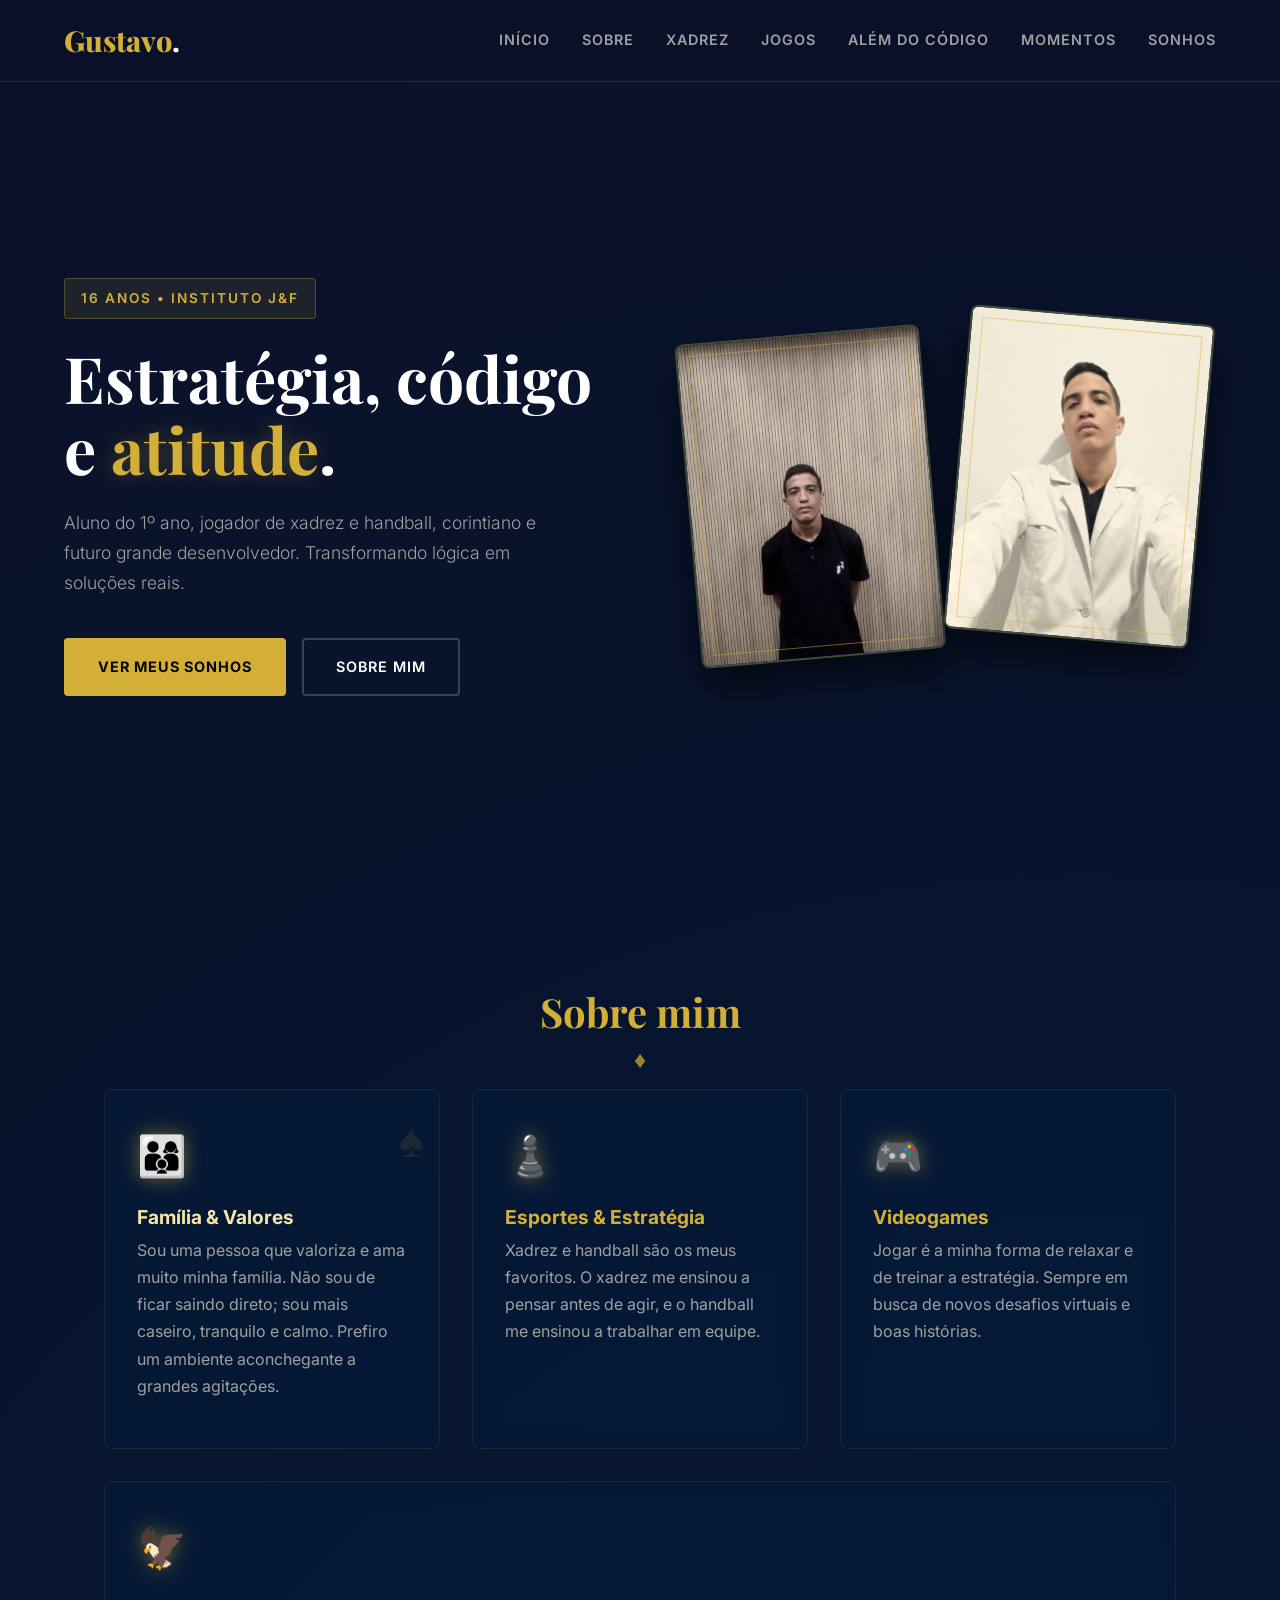
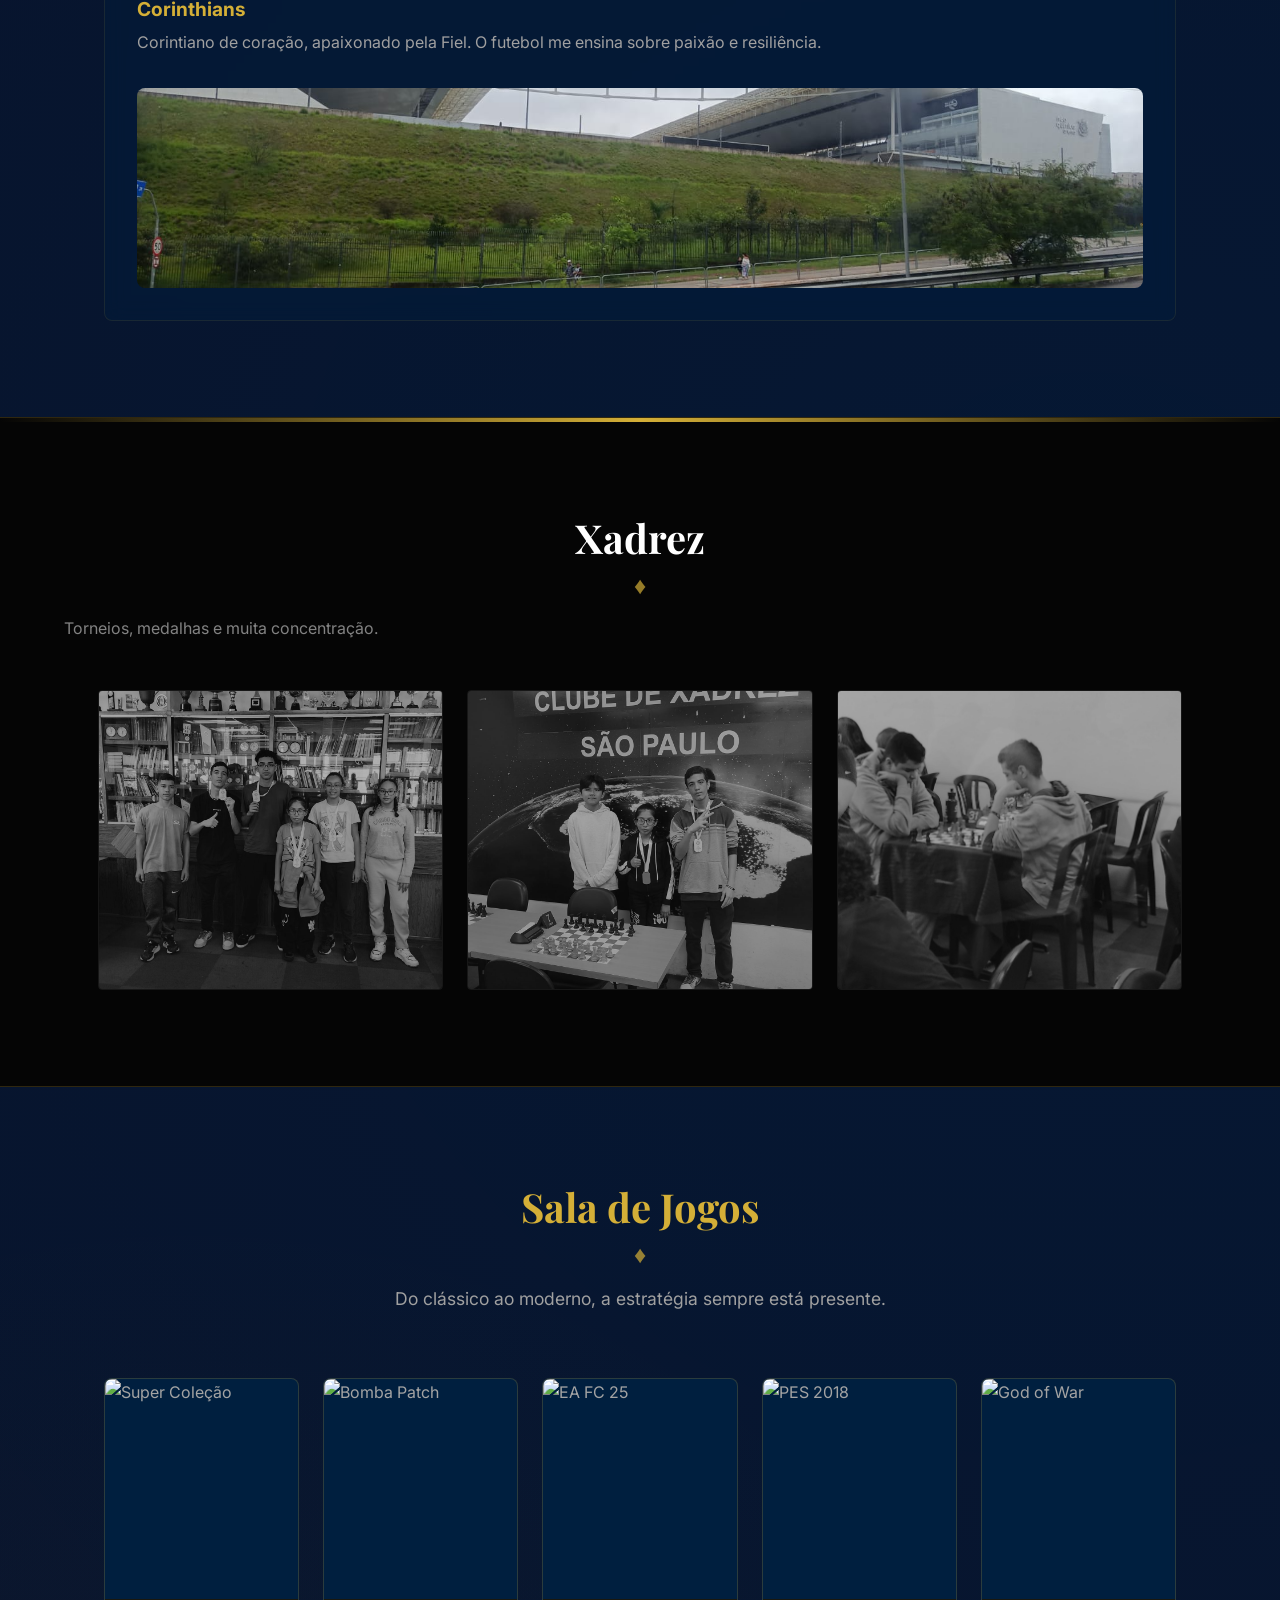
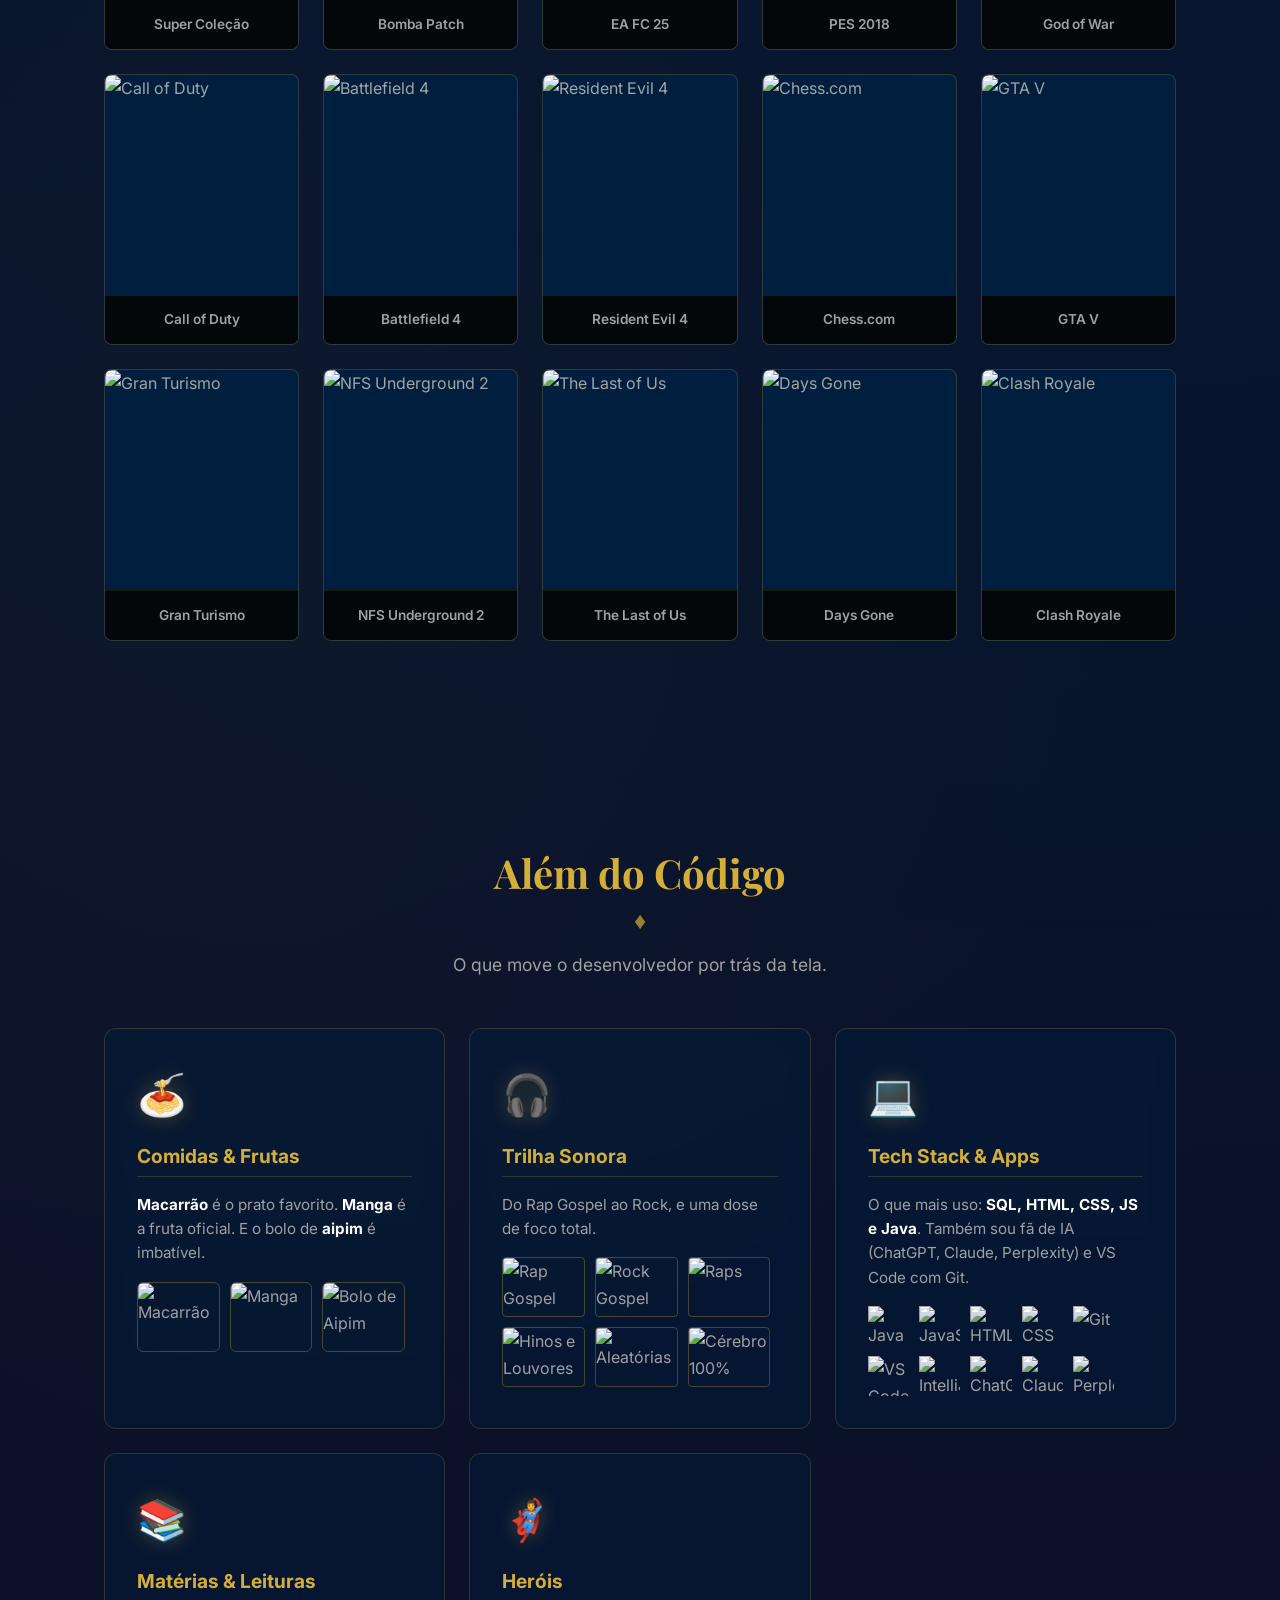
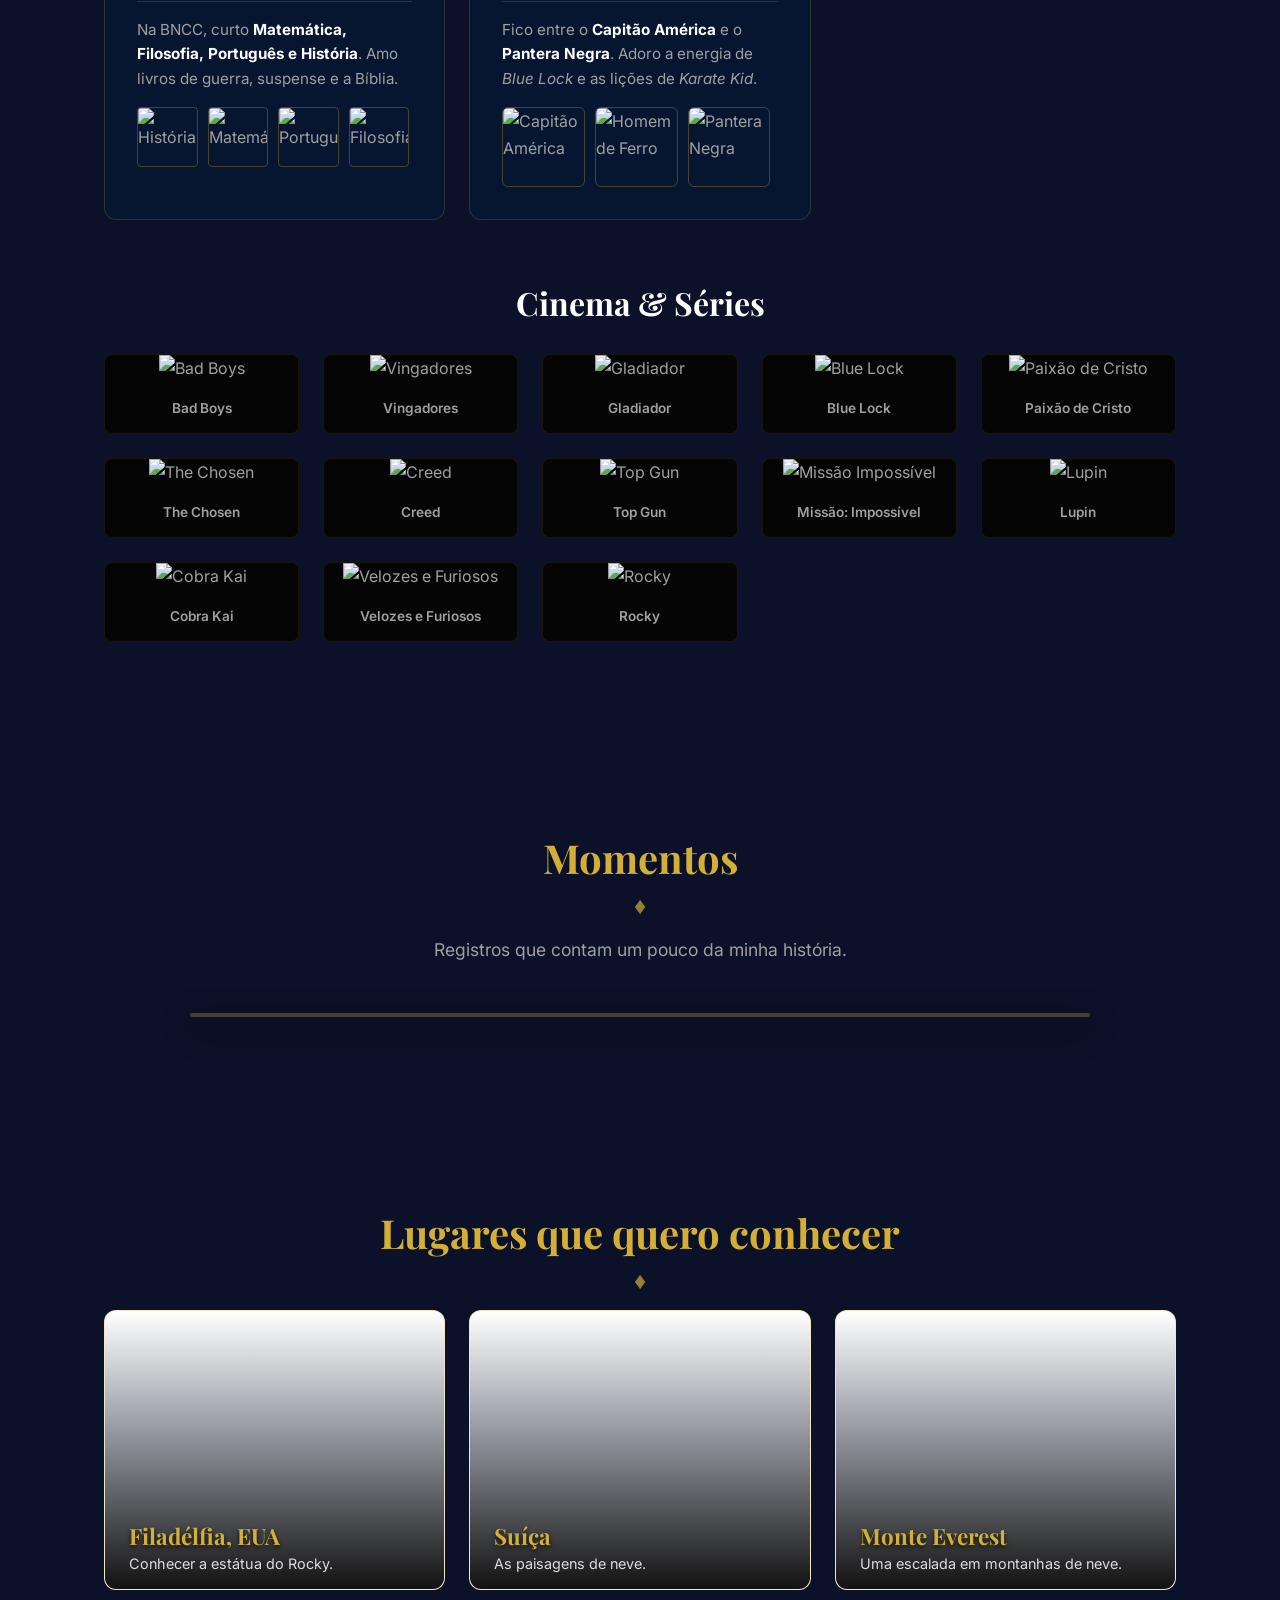
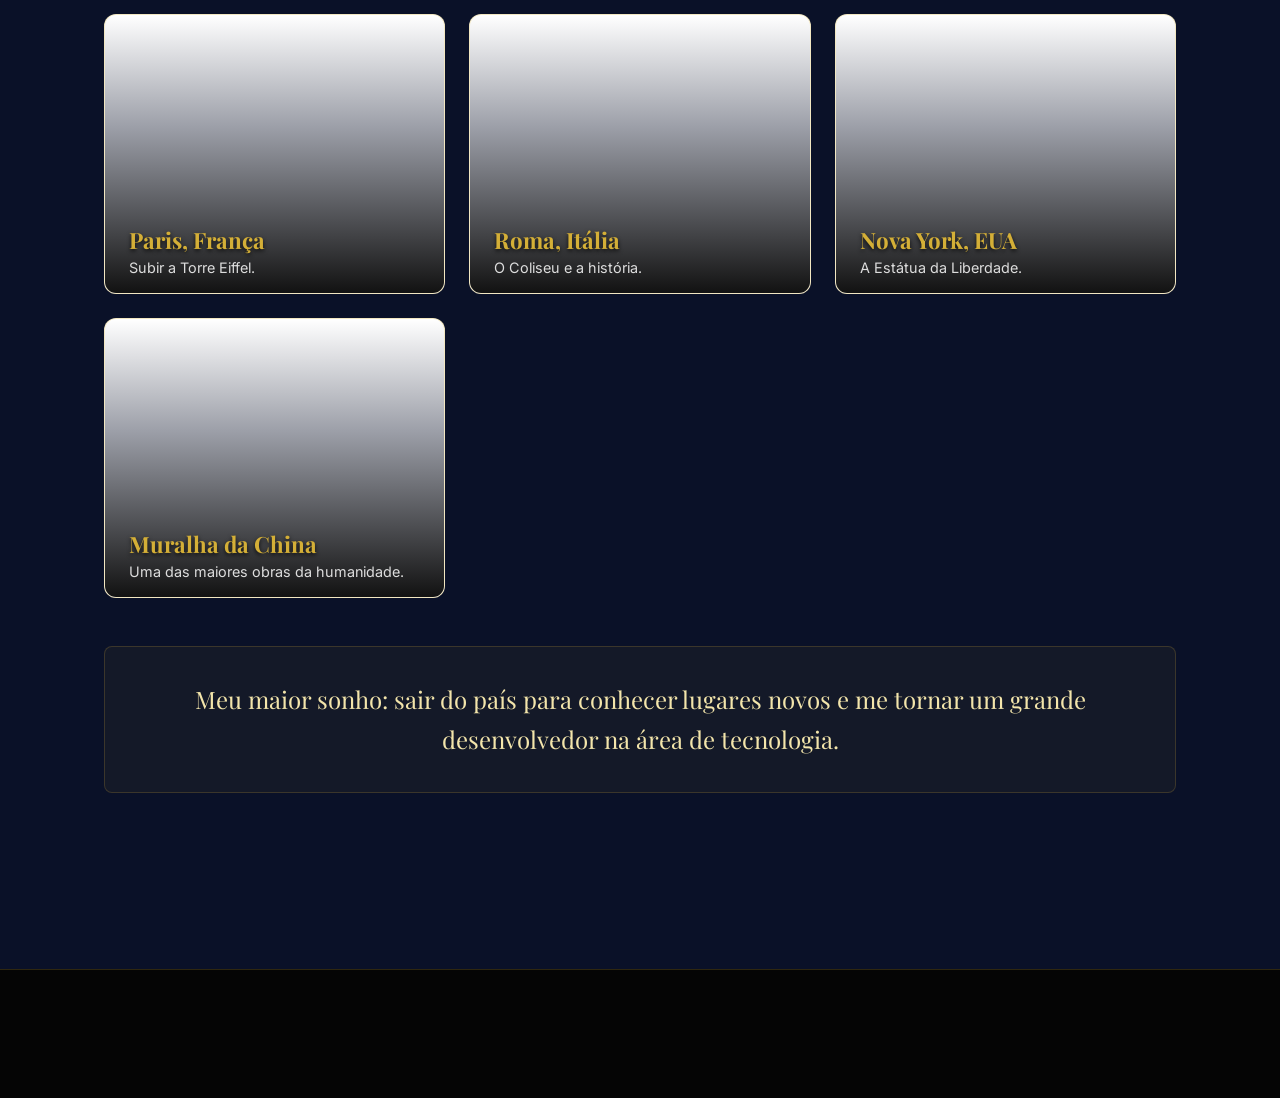
==== pagina-pessoal/index.html @ 22d5abb5 "feat: adicionando o desenvolvimento da página pessoal do integrante Gustavo" ====
<!DOCTYPE html>
<html lang="pt-BR">
<head>
  <meta charset="UTF-8">
  <meta name="viewport" content="width=device-width, initial-scale=1">
  <title>Gustavo | Desenvolvedor & Estrategista</title>
  
  <link rel="preconnect" href="https://fonts.googleapis.com">
  <link rel="preconnect" href="https://fonts.gstatic.com" crossorigin>
  <link href="https://fonts.googleapis.com/css2?family=Inter:wght@300;400;600;800&family=Playfair+Display:ital,wght@0,700;1,700&display=swap" rel="stylesheet">
  <link href="https://cdn.jsdelivr.net/npm/bootstrap@5.3.3/dist/css/bootstrap.min.css" rel="stylesheet">
  <link rel="stylesheet" href="style.css">
</head>
<body>

  <header class="topo" id="header">
    <a class="logo" href="#inicio">Gustavo<span>.</span></a>
    <nav class="menu">
      <a href="#inicio">Início</a>
      <a href="#sobre">Sobre</a>
      <a href="#xadrez">Xadrez</a>
      <a href="#jogos">Jogos</a>
      <a href="#curiosidades">Além do Código</a>
      <a href="#momentos">Momentos</a>
      <a href="#sonhos">Sonhos</a>
    </nav>
  </header>

  <main>
    <!-- HERO -->
    <section id="inicio" class="hero">
      <div class="hero-conteudo">
        <div class="hero-texto">
          <span class="tag">16 Anos • Instituto J&F</span>
          <h1 class="titulo-animado">Estratégia, código e <span class="destaque-texto">atitude</span>.</h1>
          <p class="lead">Aluno do 1º ano, jogador de xadrez e handball, corintiano e futuro grande desenvolvedor. Transformando lógica em soluções reais.</p>
          <div class="hero-botoes">
            <a class="btn btn-primary-custom" href="#sonhos">Ver meus sonhos</a>
            <a class="btn btn-outline-custom" href="#sobre">Sobre mim</a>
          </div>
        </div>
        <div class="hero-galeria">
          <div class="foto-destaque-dupla foto-1">
            <img src="img/foto20.png" alt="Gustavo Jaleco">
          </div>
          <div class="foto-destaque-dupla foto-2">
            <img src="img/foto07.png" alt="Gustavo Jaqueta">
          </div>
        </div>
      </div>
    </section>

    <!-- SOBRE MIM -->
    <section id="sobre" class="secao">
      <h2 class="titulo-secao">Sobre mim</h2>
      <div class="grade-cards">
        <article class="card-info" id="destaque">
          <div class="icone">👨‍👩‍👦</div>
          <h3>Família & Valores</h3>
          <p>Sou uma pessoa que valoriza e ama muito minha família. Não sou de ficar saindo direto; sou mais caseiro, tranquilo e calmo. Prefiro um ambiente aconchegante a grandes agitações.</p>
        </article>
        <article class="card-info">
          <div class="icone">♟️</div>
          <h3>Esportes & Estratégia</h3>
          <p>Xadrez e handball são os meus favoritos. O xadrez me ensinou a pensar antes de agir, e o handball me ensinou a trabalhar em equipe.</p>
        </article>
        <article class="card-info">
          <div class="icone">🎮</div>
          <h3>Videogames</h3>
          <p>Jogar é a minha forma de relaxar e de treinar a estratégia. Sempre em busca de novos desafios virtuais e boas histórias.</p>
        </article>
        <article class="card-info card-time">
          <div class="icone">🦅</div>
          <h3>Corinthians</h3>
          <p>Corintiano de coração, apaixonado pela Fiel. O futebol me ensina sobre paixão e resiliência.</p>
          <img src="img/foto18.png" alt="Estádio do Corinthians">
        </article>
      </div>
    </section>

    <!-- XADREZ -->
    <section id="xadrez" class="secao secao-xadrez">
      <div class="container-xadrez">
        <h2 class="titulo-secao text-white">Xadrez</h2>
        <p class="subtitulo text-white-50">Torneios, medalhas e muita concentração.</p>
        <div class="faixa-fotos">
          <img src="img/foto05.png" alt="Grupo com medalhas">
          <img src="img/foto08.png" alt="Clube de Xadrez">
          <img src="img/foto06.png" alt="Partida de xadrez">
        </div>
      </div>
    </section>

    <!-- SALA DE JOGOS -->
    <section id="jogos" class="secao">
      <h2 class="titulo-secao">Sala de Jogos</h2>
      <p class="subtitulo-secao">Do clássico ao moderno, a estratégia sempre está presente.</p>
      
      <div class="grade-jogos">
        <div class="card-jogo"><img src="img/mario.WEBP" alt="Super Coleção"><span>Super Coleção</span></div>
        <div class="card-jogo"><img src="img/bombapetch.WEBP" alt="Bomba Patch"><span>Bomba Patch</span></div>
        <div class="card-jogo"><img src="img/Fifa.WEBP" alt="EA FC 25"><span>EA FC 25</span></div>
        <div class="card-jogo"><img src="img/Pes2018.WEBP" alt="PES 2018"><span>PES 2018</span></div>
        <div class="card-jogo"><img src="img/God of war.WEBP" alt="God of War"><span>God of War</span></div>
        <div class="card-jogo"><img src="img/Call of Duty.WEBP" alt="Call of Duty"><span>Call of Duty</span></div>
        <div class="card-jogo"><img src="img/Battlefild.WEBP" alt="Battlefield 4"><span>Battlefield 4</span></div>
        <div class="card-jogo"><img src="img/Residentevil.WEBP" alt="Resident Evil 4"><span>Resident Evil 4</span></div>
        <div class="card-jogo"><img src="img/chess.WEBP" alt="Chess.com"><span>Chess.com</span></div>
        <div class="card-jogo"><img src="img/gta.WEBP" alt="GTA V"><span>GTA V</span></div>
        <div class="card-jogo"><img src="img/Gran Turismo.WEBP" alt="Gran Turismo"><span>Gran Turismo</span></div>
        <div class="card-jogo"><img src="img/need for speed.WEBP" alt="NFS Underground 2"><span>NFS Underground 2</span></div>
        <div class="card-jogo"><img src="img/the last of us.WEBP" alt="The Last of Us"><span>The Last of Us</span></div>
        <div class="card-jogo"><img src="img/days gone.WEBP" alt="Days Gone"><span>Days Gone</span></div>
        <div class="card-jogo"><img src="img/clash.WEBP" alt="Clash Royale"><span>Clash Royale</span></div>
      </div>
    </section>

    <!-- ALÉM DO CÓDIGO -->
    <section id="curiosidades" class="secao">
      <h2 class="titulo-secao">Além do Código</h2>
      <p class="subtitulo-secao">O que move o desenvolvedor por trás da tela.</p>
      <div class="grid-curiosidades">

        <!-- Comidas -->
        <div class="card-curiosidade">
          <div class="curio-icone">🍝</div>
          <h3>Comidas & Frutas</h3>
          <p><strong>Macarrão</strong> é o prato favorito. <strong>Manga</strong> é a fruta oficial. E o bolo de <strong>aipim</strong> é imbatível.</p>
          <div class="comidas-imagens">
            <img src="img/Macarrao.PNG" alt="Macarrão">
            <img src="img/Manga.PNG" alt="Manga">
            <img src="img/Bolo de aipim.PNG" alt="Bolo de Aipim">
          </div>
        </div>

        <!-- Músicas -->
        <div class="card-curiosidade">
          <div class="curio-icone">🎧</div>
          <h3>Trilha Sonora</h3>
          <p>Do Rap Gospel ao Rock, e uma dose de foco total.</p>
          <div class="musicas-imagens">
            <img src="img/musica2rapgospel.PNG" alt="Rap Gospel">
            <img src="img/musica4rock.JPEG" alt="Rock Gospel">
            <img src="img/musica3rap.PNG" alt="Raps">
            <img src="img/musica1louvores.PNG" alt="Hinos e Louvores">
            <img src="img/musica5aleatorias legais.JPEG" alt="Aleatórias">
            <img src="img/musica6concentracao.JPEG" alt="Cérebro 100%">
          </div>
        </div>

        <!-- Tech Stack -->
        <div class="card-curiosidade">
          <div class="curio-icone">💻</div>
          <h3>Tech Stack & Apps</h3>
          <p>O que mais uso: <strong>SQL, HTML, CSS, JS e Java</strong>. Também sou fã de IA (ChatGPT, Claude, Perplexity) e VS Code com Git.</p>
          <div class="tech-imagens">
            <img src="img/Java.PNG" alt="Java">
            <img src="img/JS.PNG" alt="JavaScript">
            <img src="img/HTML.PNG" alt="HTML">
            <img src="img/CSS.PNG" alt="CSS">
            <img src="img/Git.PNG" alt="Git">
            <img src="img/VsCode.PNG" alt="VS Code">
            <img src="img/IntelliJ.PNG" alt="IntelliJ">
            <img src="img/Chat.PNG" alt="ChatGPT">
            <img src="img/Claude.PNG" alt="Claude">
            <img src="img/Perplexity.PNG" alt="Perplexity">
          </div>
        </div>

        <!-- Matérias com Imagem -->
        <div class="card-curiosidade">
          <div class="curio-icone">📚</div>
          <h3>Matérias & Leituras</h3>
          <p>Na BNCC, curto <strong>Matemática, Filosofia, Português e História</strong>. Amo livros de guerra, suspense e a Bíblia.</p>
          <div class="materias-imagens">
             <img src="img/Historia.PNG" alt="História">
             <img src="img/matematica.PNG" alt="Matemática">
             <img src="img/portugues.PNG" alt="Português">
             <img src="img/filosofia.PNG" alt="Filosofia">
          </div>
        </div>

        <!-- Heróis -->
        <div class="card-curiosidade">
          <div class="curio-icone">🦸‍♂️</div>
          <h3>Heróis</h3>
          <p>Fico entre o <strong>Capitão América</strong> e o <strong>Pantera Negra</strong>. Adoro a energia de <em>Blue Lock</em> e as lições de <em>Karate Kid</em>.</p>
          <div class="herois-imagens">
            <img src="img/capitão america.PNG" alt="Capitão América">
            <img src="img/homem de ferro.PNG" alt="Homem de Ferro">
            <img src="img/pantera negra.PNG" alt="Pantera Negra">
          </div>
        </div>
      </div>

      <!-- Filmes -->
      <h3 class="titulo-filmes">Cinema & Séries</h3>
      <div class="galeria-filmes">
        <div class="filme-card"><img src="img/bad boys.PNG" alt="Bad Boys"><span>Bad Boys</span></div>
        <div class="filme-card"><img src="img/Vingadores.PNG" alt="Vingadores"><span>Vingadores</span></div>
        <div class="filme-card"><img src="img/Gladiador.PNG" alt="Gladiador"><span>Gladiador</span></div>
        <div class="filme-card"><img src="img/Blue LOCK.PNG" alt="Blue Lock"><span>Blue Lock</span></div>
        <div class="filme-card"><img src="img/paixao de cristo.PNG" alt="Paixão de Cristo"><span>Paixão de Cristo</span></div>
        <div class="filme-card"><img src="img/the chosen.PNG" alt="The Chosen"><span>The Chosen</span></div>
        <div class="filme-card"><img src="img/creed.PNG" alt="Creed"><span>Creed</span></div>
        <div class="filme-card"><img src="img/top gun.PNG" alt="Top Gun"><span>Top Gun</span></div>
        <div class="filme-card"><img src="img/missao impossivel.PNG" alt="Missão Impossível"><span>Missão: Impossível</span></div>
        <div class="filme-card"><img src="img/Lupin.PNG" alt="Lupin"><span>Lupin</span></div>
        <div class="filme-card"><img src="img/Cobra kai.PNG" alt="Cobra Kai"><span>Cobra Kai</span></div>
        <div class="filme-card"><img src="img/Velozes e Furiosos.PNG" alt="Velozes e Furiosos"><span>Velozes e Furiosos</span></div>
        <div class="filme-card"><img src="img/Rock.PNG" alt="Rocky"><span>Rocky</span></div>
      </div>
    </section>

    <!-- MOMENTOS -->
    <section id="momentos" class="secao">
      <h2 class="titulo-secao">Momentos</h2>
      <p class="subtitulo-secao">Registros que contam um pouco da minha história.</p>
      <div class="carrossel-container">
        <div class="carrossel-slide fade">
          <img src="img/foto20.png" alt="Gustavo Polo Preto">
        </div>
        <div class="carrossel-slide fade">
          <img src="img/foto01.png" alt="Origamis">
        </div>
        <div class="carrossel-slide fade">
          <img src="img/foto02.png" alt="Medalha">
        </div>
        <div class="carrossel-slide fade">
          <img src="img/foto09.png" alt="Café">
        </div>
        <div class="carrossel-slide fade">
          <img src="img/foto10.png" alt="Selfie">
        </div>
        <div class="carrossel-slide fade">
          <img src="img/foto11.png" alt="Amigos">
        </div>
        <div class="carrossel-slide fade">
          <img src="img/foto12.png" alt="Fogueira">
        </div>
        <div class="carrossel-slide fade">
          <img src="img/foto15.png" alt="Chamas">
        </div>
        <div class="carrossel-slide fade">
          <img src="img/foto17.png" alt="Laboratório">
        </div>
        <div class="carrossel-slide fade">
          <img src="img/foto19.png" alt="Estudo">
        </div>
      </div>
    </section>

    <!-- SONHOS -->
    <section id="sonhos" class="secao container">
      <h2 class="titulo-secao">Lugares que quero conhecer</h2>
      <div class="row row-cols-1 row-cols-sm-2 row-cols-md-3 g-4">
        <div class="col"><div class="card card-lugar h-100" style="background-image: url('img/rocky.png');"><div class="card-overlay"><h3 class="lugar-titulo">Filadélfia, EUA</h3><p class="lugar-desc">Conhecer a estátua do Rocky.</p></div></div></div>
        <div class="col"><div class="card card-lugar h-100" style="background-image: url('img/suica.png');"><div class="card-overlay"><h3 class="lugar-titulo">Suíça</h3><p class="lugar-desc">As paisagens de neve.</p></div></div></div>
        <div class="col"><div class="card card-lugar h-100" style="background-image: url('img/everest.png');"><div class="card-overlay"><h3 class="lugar-titulo">Monte Everest</h3><p class="lugar-desc">Uma escalada em montanhas de neve.</p></div></div></div>
        <div class="col"><div class="card card-lugar h-100" style="background-image: url('img/paris.png');"><div class="card-overlay"><h3 class="lugar-titulo">Paris, França</h3><p class="lugar-desc">Subir a Torre Eiffel.</p></div></div></div>
        <div class="col"><div class="card card-lugar h-100" style="background-image: url('img/coliseu.png');"><div class="card-overlay"><h3 class="lugar-titulo">Roma, Itália</h3><p class="lugar-desc">O Coliseu e a história.</p></div></div></div>
        <div class="col"><div class="card card-lugar h-100" style="background-image: url('img/liberdade.png');"><div class="card-overlay"><h3 class="lugar-titulo">Nova York, EUA</h3><p class="lugar-desc">A Estátua da Liberdade.</p></div></div></div>
        <div class="col"><div class="card card-lugar h-100" style="background-image: url('img/muralha.png');"><div class="card-overlay"><h3 class="lugar-titulo">Muralha da China</h3><p class="lugar-desc">Uma das maiores obras da humanidade.</p></div></div></div>
      </div>
      <p class="meta">Meu maior sonho: sair do país para conhecer lugares novos e me tornar um grande desenvolvedor na área de tecnologia.</p>
    </section>
  </main>

  <footer class="rodape">
  </footer>
</body>
</html>
---- pagina-pessoal/style.css ----
/* =========================================
   TEMA LUPIN - PORTFÓLIO PREMIUM
   ========================================= */
:root {
  --dourado: #d4af37;
  --dourado-claro: #f3e5ab;
  --azul-meia-noite: #0a1128;
  --azul-profundo: #001f3f;
  --preto-fosco: #050505;
  --cinza-texto: #a0a0a0;
  --branco: #ffffff;
  --fundo-site: #0a1128;
  --sombra-dourada: 0 10px 30px rgba(212, 175, 55, 0.15);
  --transicao: all 0.3s ease;
}

* { box-sizing: border-box; margin: 0; padding: 0; }

::-webkit-scrollbar { width: 8px; }
::-webkit-scrollbar-track { background: var(--azul-meia-noite); }
::-webkit-scrollbar-thumb { background: var(--dourado); border-radius: 4px; }

body {
  font-family: 'Inter', sans-serif;
  color: var(--cinza-texto);
  background-color: var(--fundo-site);
  line-height: 1.7;
  overflow-x: hidden;
  background-image: 
    radial-gradient(circle at 15% 50%, rgba(212, 175, 55, 0.03), transparent 25%),
    radial-gradient(circle at 85% 30%, rgba(0, 31, 63, 0.5), transparent 50%);
}

h1, h2, h3 { font-family: 'Playfair Display', serif; font-weight: 700; color: var(--branco); }
.card-info h3 { color: var(--dourado); font-family: 'Inter', sans-serif; font-size: 1.2rem; margin-bottom: 0.5rem; }
#destaque h3 { color: var(--dourado-claro); }

/* =========================================
   LAYOUT GERAL
   ========================================= */
.secao { padding: 6rem 5%; max-width: 1200px; margin: 0 auto; position: relative; }
.titulo-secao { font-size: 2.5rem; text-align: center; margin-bottom: 1rem; position: relative; color: var(--dourado); }
.titulo-secao::after { content: '♦'; display: block; font-size: 1.5rem; color: var(--dourado); margin: 0.5rem auto 0; opacity: 0.7; }
.subtitulo-secao { text-align: center; margin-bottom: 3rem; font-size: 1.1rem; color: var(--cinza-texto); }

/* =========================================
   HEADER
   ========================================= */
.topo {
  display: flex; justify-content: space-between; align-items: center;
  padding: 1rem 5%; background: rgba(10, 17, 40, 0.85);
  backdrop-filter: blur(15px); position: sticky; top: 0; z-index: 1000;
  border-bottom: 1px solid rgba(212, 175, 55, 0.2); transition: var(--transicao);
}
.topo.scrolled { padding: 0.6rem 5%; background: rgba(5, 5, 5, 0.95); border-bottom: 1px solid var(--dourado); }
.logo { font-family: 'Playfair Display', serif; font-size: 1.8rem; font-weight: 800; color: var(--dourado); text-decoration: none; }
.logo span { color: var(--branco); }
.menu { display: flex; gap: 2rem; }
.menu a { text-decoration: none; color: var(--cinza-texto); font-weight: 600; font-size: 0.9rem; transition: var(--transicao); position: relative; text-transform: uppercase; letter-spacing: 1px; }
.menu a:hover, .menu a.ativo { color: var(--dourado); }
.menu a::after { content: ''; position: absolute; width: 0; height: 1px; bottom: -5px; left: 0; background: var(--dourado); transition: width 0.3s; }
.menu a:hover::after, .menu a.ativo::after { width: 100%; }

/* =========================================
   HERO
   ========================================= */
.hero { min-height: 90vh; display: flex; align-items: center; padding: 2rem 5%; position: relative; overflow: hidden; }
.hero-conteudo { display: flex; align-items: center; justify-content: space-between; gap: 4rem; max-width: 1200px; margin: 0 auto; width: 100%; position: relative; z-index: 2; }
.hero-texto { flex: 1; }
.hero-texto .tag {
  display: inline-block; background: rgba(212, 175, 55, 0.1); color: var(--dourado);
  padding: 0.5rem 1rem; border-radius: 4px; border: 1px solid rgba(212, 175, 55, 0.3);
  font-size: 0.85rem; font-weight: 600; margin-bottom: 1.5rem; text-transform: uppercase; letter-spacing: 2px;
}
.titulo-animado { font-size: clamp(2.5rem, 5vw, 4rem); line-height: 1.1; margin-bottom: 1.5rem; color: var(--branco); }
.destaque-texto { color: var(--dourado); text-shadow: 0 0 20px rgba(212, 175, 55, 0.3); }
.lead { font-size: 1.1rem; color: var(--cinza-texto); margin-bottom: 2.5rem; max-width: 500px; }
.hero-botoes { display: flex; gap: 1rem; }

.btn-primary-custom {
  background: var(--dourado); color: var(--preto-fosco); padding: 1rem 2rem;
  border-radius: 4px; text-decoration: none; font-weight: 700; transition: var(--transicao); 
  border: 2px solid var(--dourado); text-transform: uppercase; letter-spacing: 1px; font-size: 0.9rem;
}
.btn-primary-custom:hover { background: transparent; color: var(--dourado); transform: translateY(-3px); box-shadow: var(--sombra-dourada); }
.btn-outline-custom {
  background: transparent; color: var(--branco); padding: 1rem 2rem;
  border-radius: 4px; text-decoration: none; font-weight: 600; transition: var(--transicao); 
  border: 2px solid rgba(255,255,255,0.2); text-transform: uppercase; letter-spacing: 1px; font-size: 0.9rem;
}
.btn-outline-custom:hover { border-color: var(--dourado); color: var(--dourado); transform: translateY(-3px); }

.hero-galeria { flex: 1; display: flex; justify-content: center; gap: 1.5rem; position: relative; }
.foto-destaque-dupla {
  width: 45%; border-radius: 8px; overflow: hidden; box-shadow: 0 20px 40px rgba(0,0,0,0.6);
  border: 2px solid rgba(212, 175, 55, 0.3); transition: var(--transicao); background: var(--azul-profundo); position: relative;
}
.foto-destaque-dupla::after { content: ''; position: absolute; top: 10px; left: 10px; right: 10px; bottom: 10px; border: 1px solid rgba(212, 175, 55, 0.5); pointer-events: none; z-index: 2; }
.foto-destaque-dupla img { width: 100%; height: 100%; object-fit: cover; aspect-ratio: 3 / 4; filter: sepia(20%) contrast(1.1); transition: var(--transicao); }
.foto-destaque-dupla:hover img { filter: sepia(0%) contrast(1); transform: scale(1.05); }
.foto-1 { transform: rotate(-5deg) translateY(10px); z-index: 1; }
.foto-2 { transform: rotate(5deg) translateY(-10px); z-index: 2; }
.hero-galeria:hover .foto-1 { transform: rotate(-2deg) translateY(0) scale(1.02); z-index: 3; }
.hero-galeria:hover .foto-2 { transform: rotate(2deg) translateY(0) scale(1.02); z-index: 3; }

/* =========================================
   CARDS DE SOBRE MIM
   ========================================= */
.grade-cards { display: grid; grid-template-columns: repeat(auto-fit, minmax(280px, 1fr)); gap: 2rem; }
.card-info {
  background: rgba(0, 31, 63, 0.4); backdrop-filter: blur(10px); padding: 2rem; 
  border-radius: 8px; border: 1px solid rgba(212, 175, 55, 0.1); transition: var(--transicao); position: relative; overflow: hidden;
}
.card-info:hover { transform: translateY(-5px); border-color: var(--dourado); background: rgba(0, 31, 63, 0.6); box-shadow: 0 15px 35px rgba(0,0,0,0.4); }
.icone { font-size: 2.5rem; margin-bottom: 1rem; filter: drop-shadow(0 0 10px rgba(212, 175, 55, 0.5)); }
.card-time { grid-column: 1 / -1; display: flex; flex-direction: column; }
.card-time img { width: 100%; height: 200px; object-fit: cover; border-radius: 8px; margin-top: 1rem; }
#destaque::before { content: '♠'; position: absolute; top: 10px; right: 15px; font-size: 3rem; color: rgba(212, 175, 55, 0.1); font-family: serif; pointer-events: none; }

/* =========================================
   XADREZ
   ========================================= */
.secao-xadrez { background-color: var(--preto-fosco); color: white; position: relative; width: 100%; max-width: 100%; padding: 6rem 5%; border-top: 1px solid rgba(212, 175, 55, 0.2); border-bottom: 1px solid rgba(212, 175, 55, 0.2); }
.secao-xadrez::before { content: ""; position: absolute; top: 0; left: 0; width: 100%; height: 4px; background: linear-gradient(90deg, transparent, var(--dourado), transparent); }
.secao-xadrez .titulo-secao { color: var(--dourado); }
.faixa-fotos { display: flex; gap: 1.5rem; justify-content: center; flex-wrap: wrap; margin-top: 3rem; }
.faixa-fotos img { width: 30%; min-width: 250px; height: 300px; object-fit: cover; border-radius: 4px; filter: grayscale(100%) brightness(0.7); transition: var(--transicao); border: 1px solid rgba(255,255,255,0.1); }
.faixa-fotos img:hover { filter: grayscale(0%) brightness(1); transform: scale(1.05); border-color: var(--dourado); box-shadow: 0 10px 30px rgba(212,175,55,0.2); z-index: 2; }

/* =========================================
   SALA DE JOGOS E FILMES
   ========================================= */
.grade-jogos { display: grid; grid-template-columns: repeat(auto-fill, minmax(160px, 1fr)); gap: 1.5rem; padding: 1rem 0; }
.card-jogo { position: relative; border-radius: 8px; overflow: hidden; background: var(--azul-profundo); border: 1px solid rgba(212, 175, 55, 0.2); transition: var(--transicao); cursor: pointer; display: flex; flex-direction: column; }
.card-jogo img { width: 100%; height: 220px; object-fit: cover; filter: grayscale(20%) contrast(1.1); transition: var(--transicao); }
.card-jogo span { display: block; text-align: center; padding: 0.8rem 0.5rem; font-family: 'Inter', sans-serif; font-size: 0.85rem; font-weight: 600; color: var(--cinza-texto); background: rgba(5, 5, 5, 0.9); border-top: 1px solid rgba(212, 175, 55, 0.1); margin-top: auto; }
.card-jogo:hover { transform: translateY(-5px); border-color: var(--dourado); box-shadow: 0 15px 30px rgba(0,0,0,0.6); z-index: 2; }
.card-jogo:hover img { filter: grayscale(0%) contrast(1.1); }
.card-jogo:hover span { color: var(--dourado); background: var(--preto-fosco); }

.grid-curiosidades { display: grid; grid-template-columns: repeat(auto-fit, minmax(300px, 1fr)); gap: 1.5rem; margin-bottom: 4rem; }
.card-curiosidade { background: rgba(0, 31, 63, 0.4); backdrop-filter: blur(10px); border: 1px solid rgba(212, 175, 55, 0.2); padding: 2rem; border-radius: 12px; transition: var(--transicao); }
.card-curiosidade:hover { border-color: var(--dourado); transform: translateY(-5px); box-shadow: 0 10px 30px rgba(0,0,0,0.5); }
.curio-icone { font-size: 2.5rem; margin-bottom: 1rem; filter: drop-shadow(0 0 10px rgba(212, 175, 55, 0.3)); }
.card-curiosidade h3 { font-family: 'Inter', sans-serif; font-size: 1.2rem; color: var(--dourado); margin-bottom: 1rem; border-bottom: 1px solid rgba(212, 175, 55, 0.2); padding-bottom: 0.5rem; }
.card-curiosidade p { font-size: 0.95rem; color: var(--cinza-texto); line-height: 1.6; margin-bottom: 1rem; }
.card-curiosidade strong { color: var(--branco); }

/* Imagens dentro dos Cards */
.comidas-imagens, .herois-imagens, .musicas-imagens, .tech-imagens, .materias-imagens {
  display: flex; gap: 10px; margin-top: 1rem; flex-wrap: wrap;
}
.comidas-imagens img { width: 30%; height: 70px; object-fit: cover; border-radius: 6px; border: 1px solid rgba(212, 175, 55, 0.3); }
.herois-imagens img { width: 30%; height: 80px; object-fit: cover; border-radius: 6px; border: 1px solid rgba(212, 175, 55, 0.3); }
.musicas-imagens img { width: 30%; height: 60px; object-fit: cover; border-radius: 4px; border: 1px solid rgba(212, 175, 55, 0.3); }
.tech-imagens img { width: 15%; height: 40px; object-fit: contain; filter: grayscale(50%); transition: var(--transicao); }
.materias-imagens img { width: 22%; height: 60px; object-fit: cover; border-radius: 4px; border: 1px solid rgba(212, 175, 55, 0.3); }

.comidas-imagens img:hover, .herois-imagens img:hover, .musicas-imagens img:hover, .materias-imagens img:hover { transform: scale(1.1); border-color: var(--dourado); }
.tech-imagens img:hover { filter: grayscale(0%); transform: scale(1.2); }

/* =========================================
   FILMES
   ========================================= */
.titulo-filmes { text-align: center; font-family: 'Playfair Display', serif; font-size: 2rem; color: var(--branco); margin-bottom: 2rem; }
.galeria-filmes { display: grid; grid-template-columns: repeat(auto-fill, minmax(180px, 1fr)); gap: 1.5rem; }
.filme-card { background: var(--preto-fosco); border-radius: 8px; overflow: hidden; border: 1px solid rgba(212, 175, 55, 0.1); transition: var(--transicao); text-align: center; cursor: pointer; }
.filme-card img { width: 100%; height: 260px; object-fit: cover; transition: var(--transicao); border-bottom: 2px solid transparent; }
.filme-card span { display: block; padding: 0.8rem; font-size: 0.85rem; font-weight: 600; color: var(--cinza-texto); }
.filme-card:hover { transform: translateY(-5px); border-color: var(--dourado); box-shadow: 0 10px 20px rgba(0,0,0,0.6); z-index: 2; }
.filme-card:hover img { border-bottom-color: var(--dourado); }
.filme-card:hover span { color: var(--dourado); background: rgba(212, 175, 55, 0.1); }

/* =========================================
   CARROSSEL DE MOMENTOS
   ========================================= */
.carrossel-container {
  max-width: 900px;
  position: relative;
  margin: auto;
  border-radius: 12px;
  overflow: hidden;
  border: 2px solid rgba(212, 175, 55, 0.3);
  box-shadow: 0 10px 30px rgba(0,0,0,0.6);
}

.carrossel-slide {
  display: none;
  width: 100%;
  height: 550px; 
}

.carrossel-slide img {
  width: 100%;
  height: 100%;
  object-fit: contain;
  background-color: #000;
}

.fade {
  animation-name: fade;
  animation-duration: 1.5s;
}

@keyframes fade {
  from {opacity: .4} 
  to {opacity: 1}
}

/* =========================================
   SONHOS
   ========================================= */
.card-lugar { border: 1px solid rgba(212, 175, 55, 0.3); border-radius: 12px; overflow: hidden; background-size: cover; background-position: center; position: relative; min-height: 280px; transition: var(--transicao); cursor: pointer; }
.card-lugar::before { content: ''; position: absolute; top: 0; left: 0; width: 100%; height: 100%; background: linear-gradient(to top, rgba(5, 5, 5, 0.95) 0%, rgba(10, 17, 40, 0.4) 60%, transparent 100%); transition: var(--transicao); z-index: 1; }
.card-lugar:hover { transform: translateY(-5px); border-color: var(--dourado); box-shadow: 0 15px 30px rgba(0,0,0,0.6); }
.card-lugar:hover::before { background: linear-gradient(to top, rgba(5, 5, 5, 0.95) 0%, rgba(212, 175, 55, 0.2) 60%, transparent 100%); }
.card-overlay { position: absolute; bottom: 0; left: 0; width: 100%; padding: 1.5rem; z-index: 2; transform: translateY(10px); transition: var(--transicao); }
.card-lugar:hover .card-overlay { transform: translateY(0); }
.lugar-titulo { font-family: 'Playfair Display', serif; font-size: 1.4rem; color: var(--dourado); margin-bottom: 0.3rem; text-shadow: 0 2px 4px rgba(0,0,0,0.8); }
.lugar-desc { font-family: 'Inter', sans-serif; font-size: 0.9rem; color: #ddd; margin: 0; line-height: 1.4; }
.meta { margin-top: 3rem; font-family: 'Playfair Display', serif; font-size: 1.5rem; text-align: center; color: var(--dourado-claro); padding: 2rem; background: rgba(212, 175, 55, 0.05); border-radius: 8px; border: 1px solid rgba(212, 175, 55, 0.2); }

/* =========================================
   RODAPÉ (Aumentado)
   ========================================= */
.rodape { 
  background: var(--preto-fosco); 
  padding: 4rem 1rem; /* Aumentado */
  margin-top: 4rem; 
  border-top: 1px solid rgba(212, 175, 55, 0.2); 
}

/* =========================================
   BOTÃO VOLTAR AO TOPO
   ========================================= */
#btn-topo {
  position: fixed; bottom: 30px; right: 30px; width: 50px; height: 50px;
  border-radius: 50%; background-color: transparent; color: var(--dourado);
  border: 1px solid var(--dourado); font-size: 1.5rem; cursor: pointer; 
  box-shadow: 0 0 15px rgba(212, 175, 55, 0.2);
  opacity: 0; visibility: hidden; transform: translateY(20px); transition: all 0.4s ease;
  z-index: 2000; display: flex; justify-content: center; align-items: center;
}
#btn-topo.visivel { opacity: 1; visibility: visible; transform: translateY(0); }
#btn-topo:hover { background-color: var(--dourado); color: var(--preto-fosco); box-shadow: 0 0 25px rgba(212, 175, 55, 0.6); }

.escondido { opacity: 0; transform: translateY(30px); transition: opacity 0.8s ease-out, transform 0.8s ease-out; }
.mostrar { opacity: 1; transform: translateY(0); }

/* =========================================
   RESPONSIVIDADE
   ========================================= */
@media (max-width: 992px) {
  .hero-conteudo { flex-direction: column; text-align: center; gap: 3rem; }
  .hero-texto .lead { margin: 0 auto 2rem; }
  .hero-botoes { justify-content: center; }
  .hero-galeria { width: 100%; max-width: 400px; margin: 0 auto; gap: 1rem; }
  .foto-destaque-dupla { width: 50%; }
  .foto-1 { transform: rotate(-3deg); }
  .foto-2 { transform: rotate(3deg); }
  .carrossel-slide { height: 400px; }
}

@media (max-width: 768px) {
  .topo { flex-direction: column; gap: 1rem; padding: 1rem 5%; }
  .menu { gap: 1rem; flex-wrap: wrap; justify-content: center; }
  .menu a { font-size: 0.8rem; }
  .secao { padding: 4rem 5%; }
  .titulo-secao { font-size: 2rem; }
  .faixa-fotos img { width: 100%; }
  .galeria-filmes { grid-template-columns: repeat(auto-fill, minmax(140px, 1fr)); }
  .filme-card img { height: 200px; }
  .grade-jogos { grid-template-columns: repeat(auto-fill, minmax(130px, 1fr)); gap: 1rem; }
  .card-jogo img { height: 180px; }
  .card-jogo span { font-size: 0.75rem; padding: 0.6rem 0.3rem; }
  .carrossel-slide { height: 300px; }
  .tech-imagens img { width: 20%; height: 30px; }
}
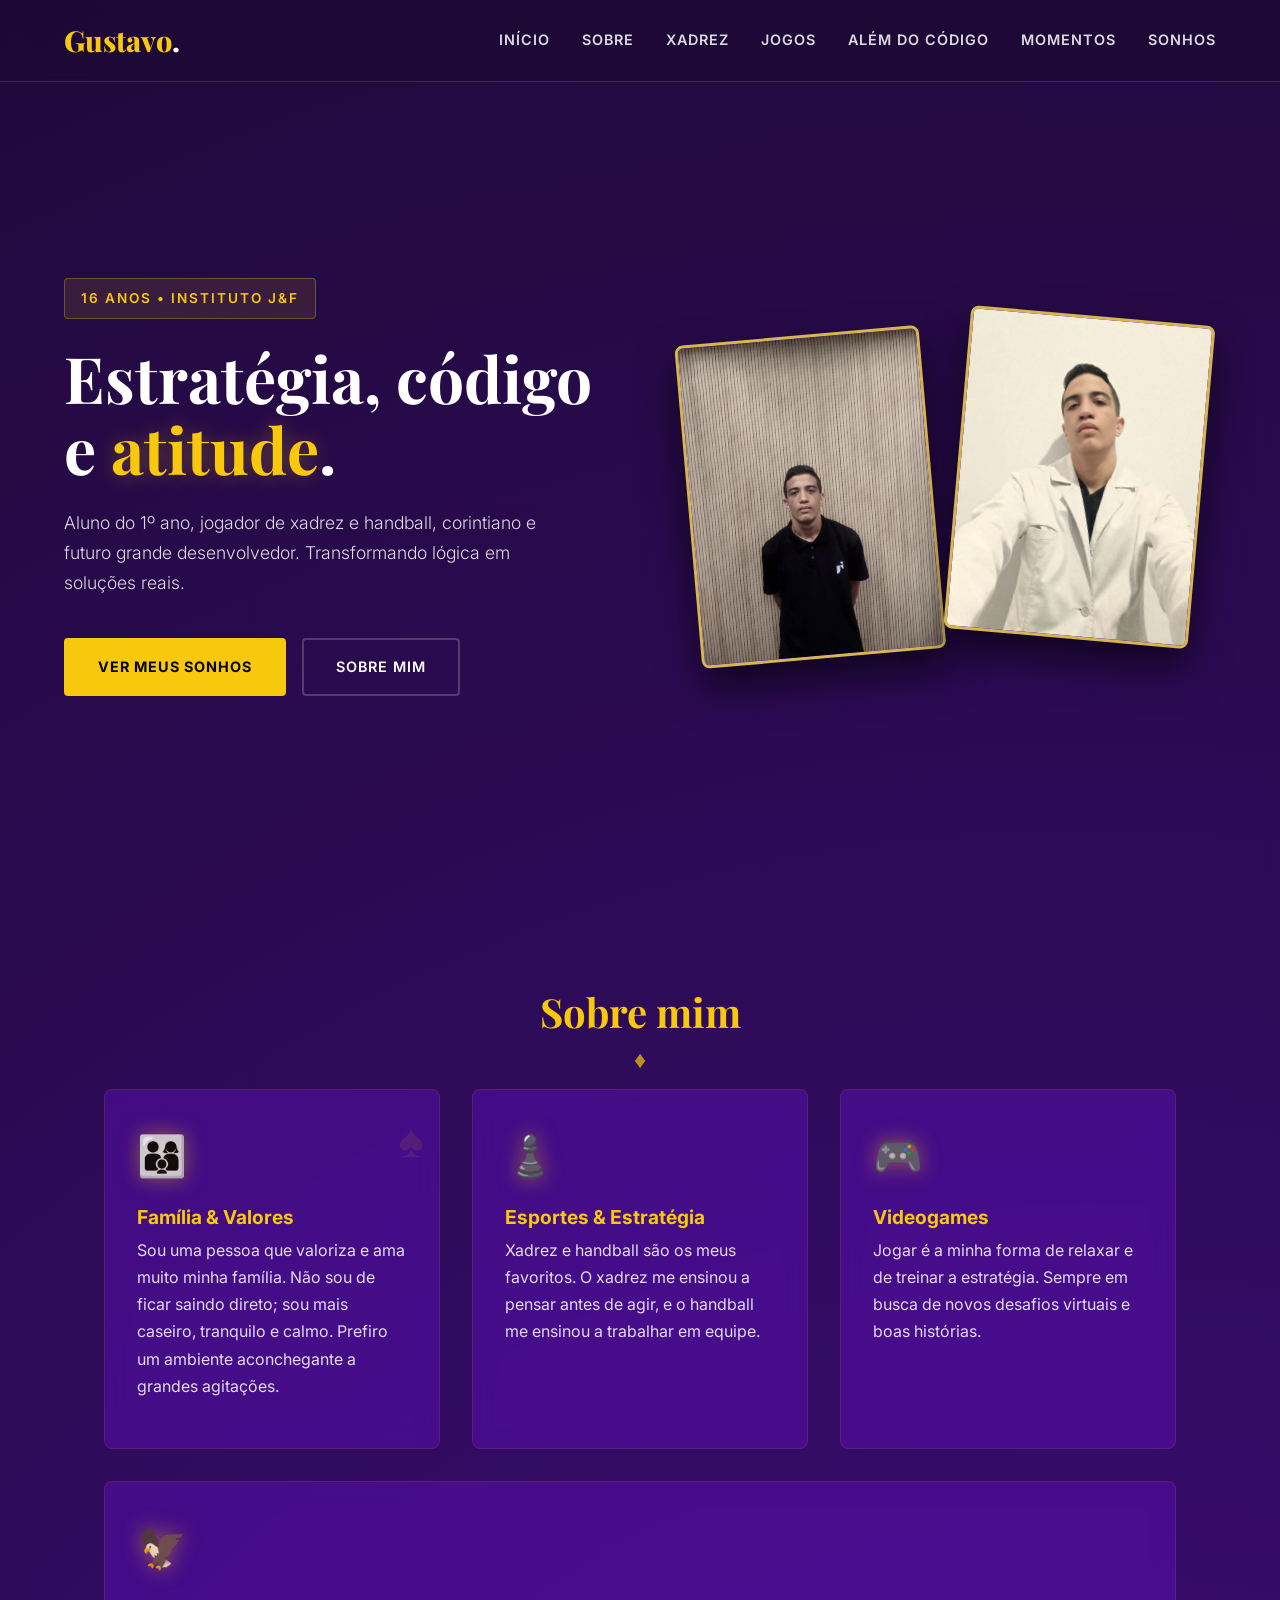
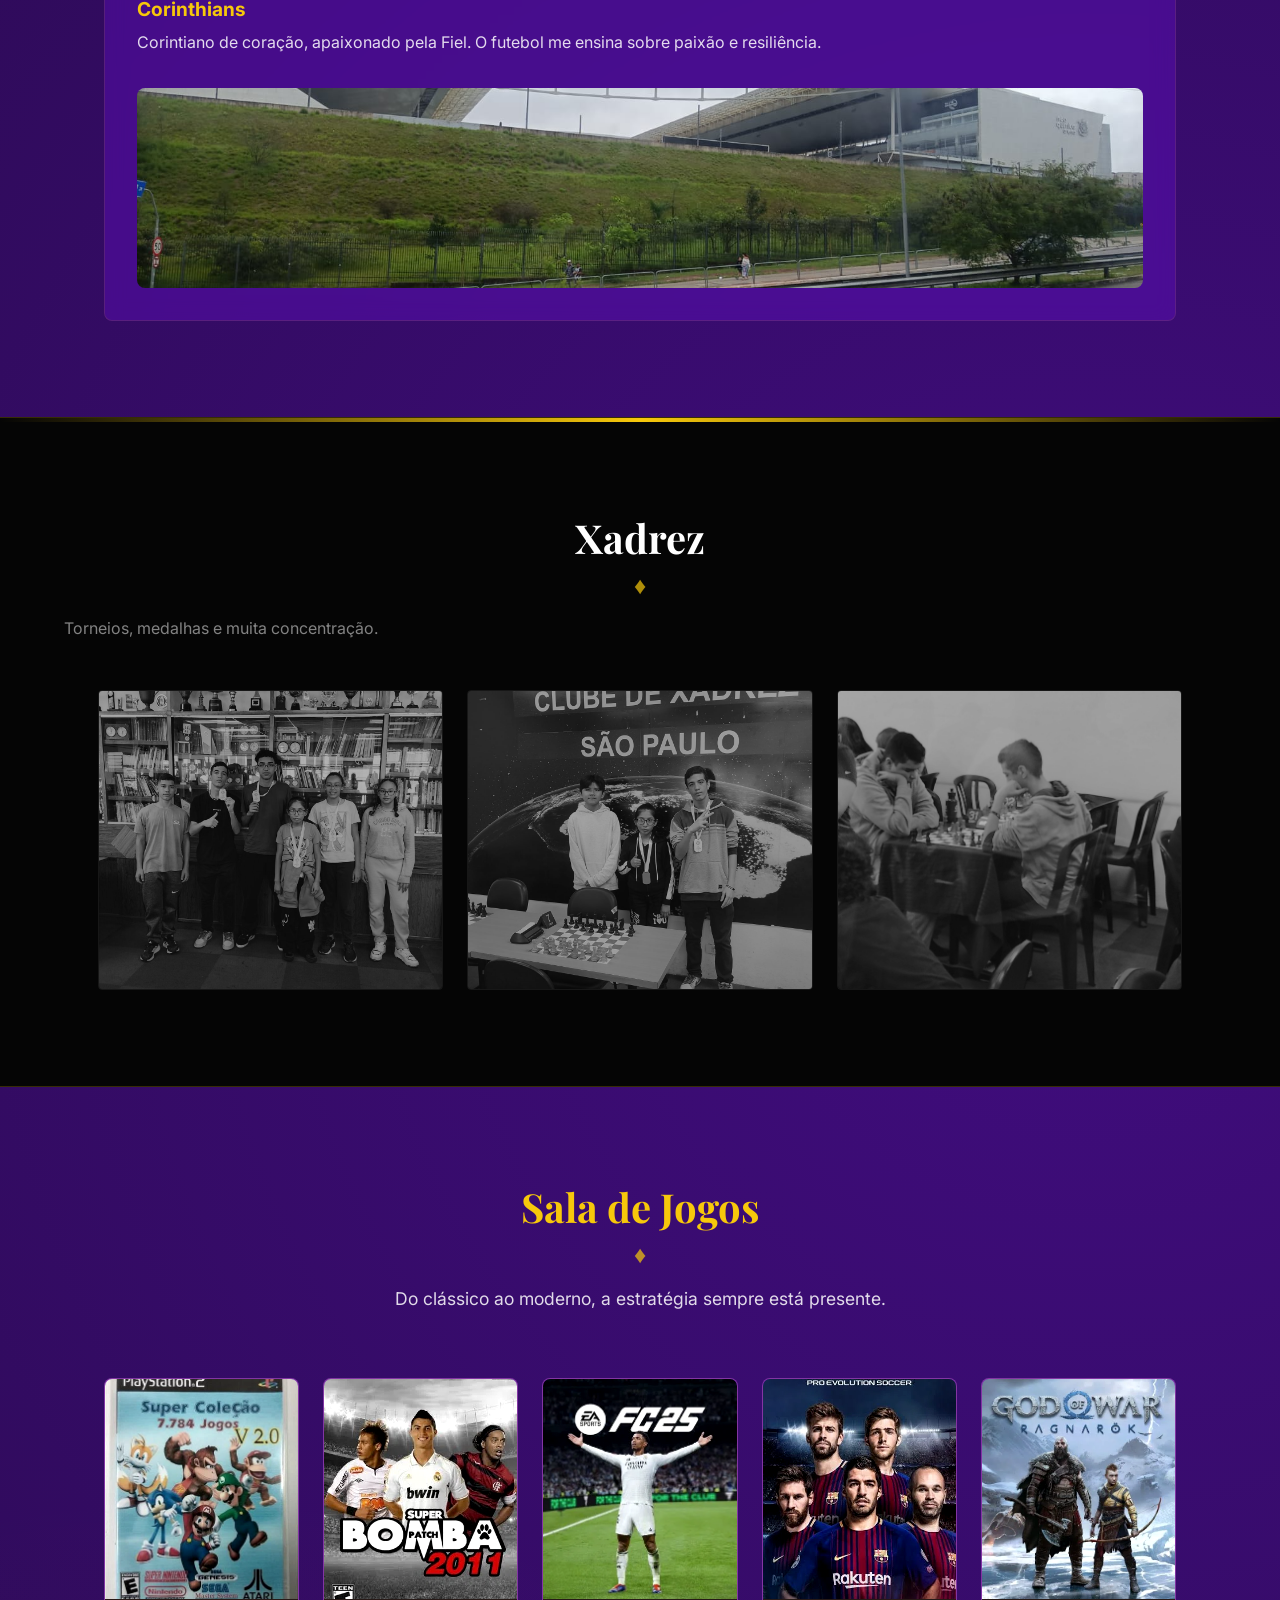
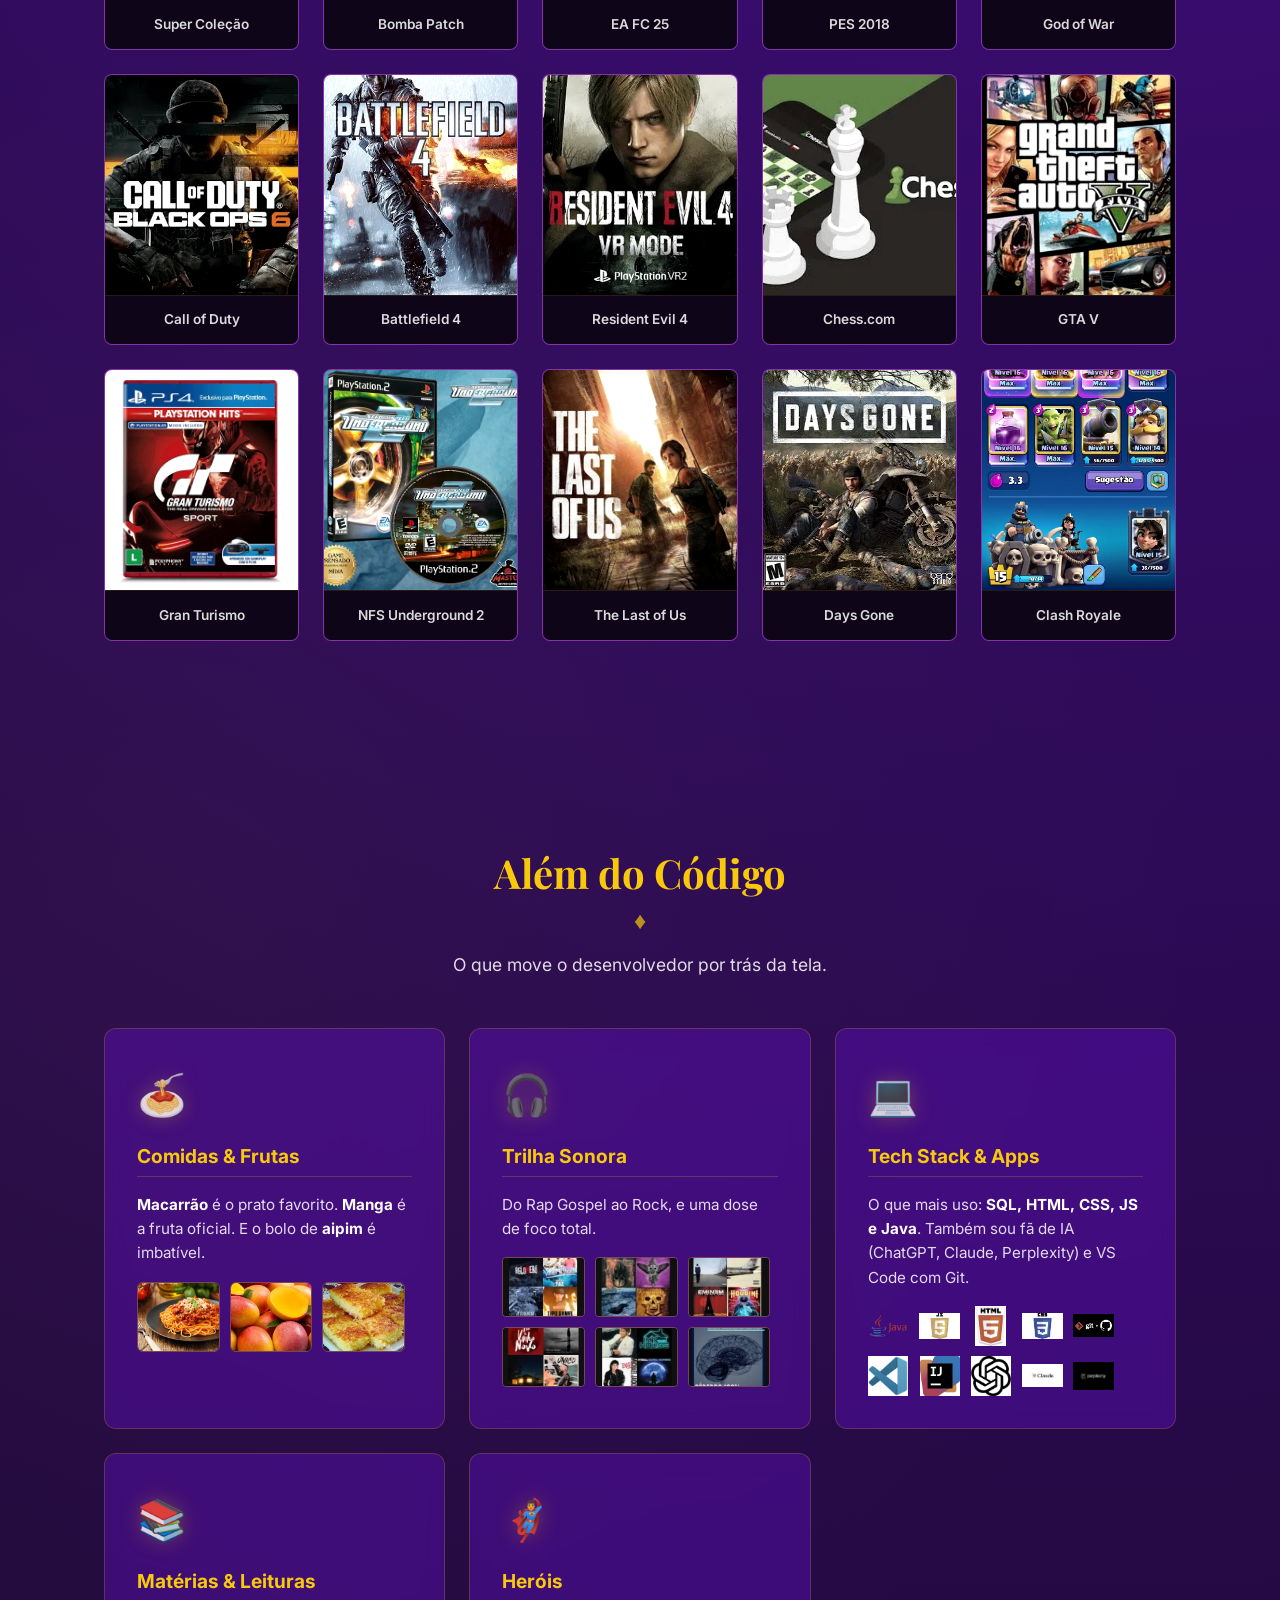
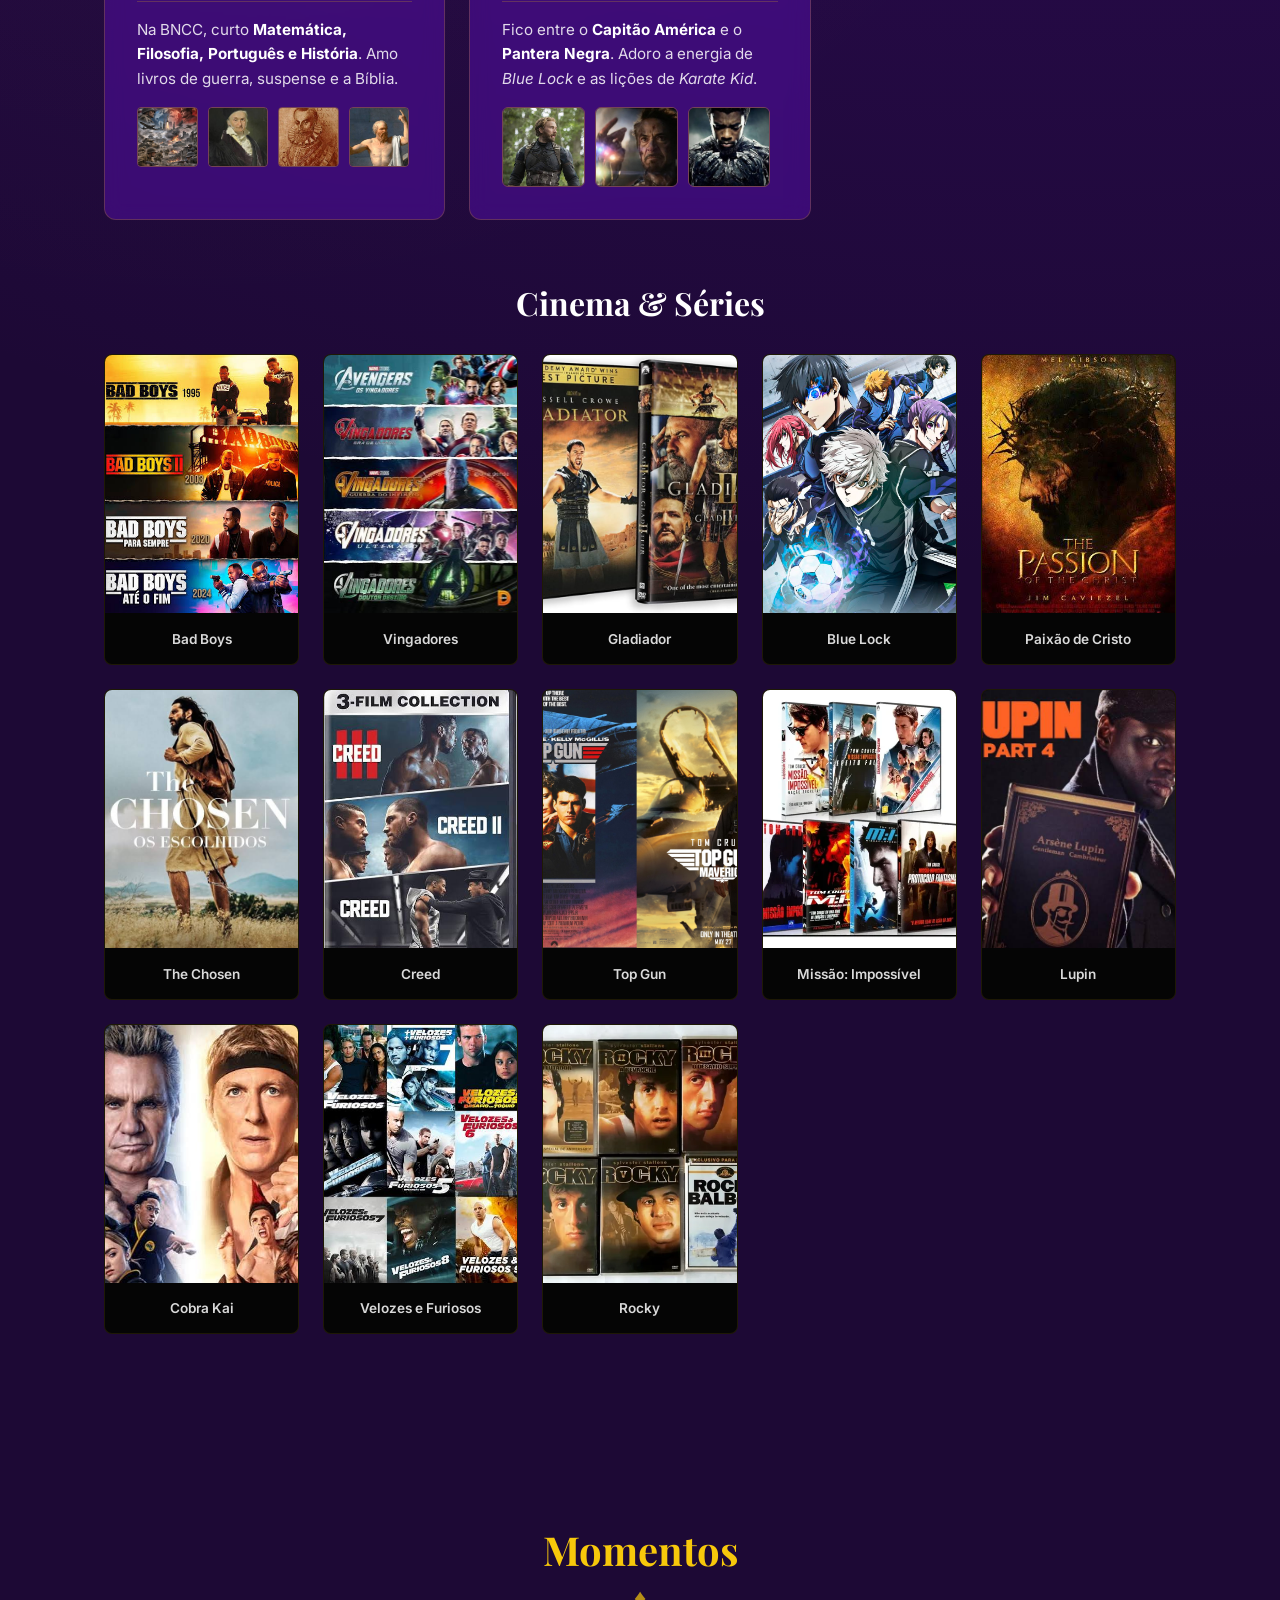
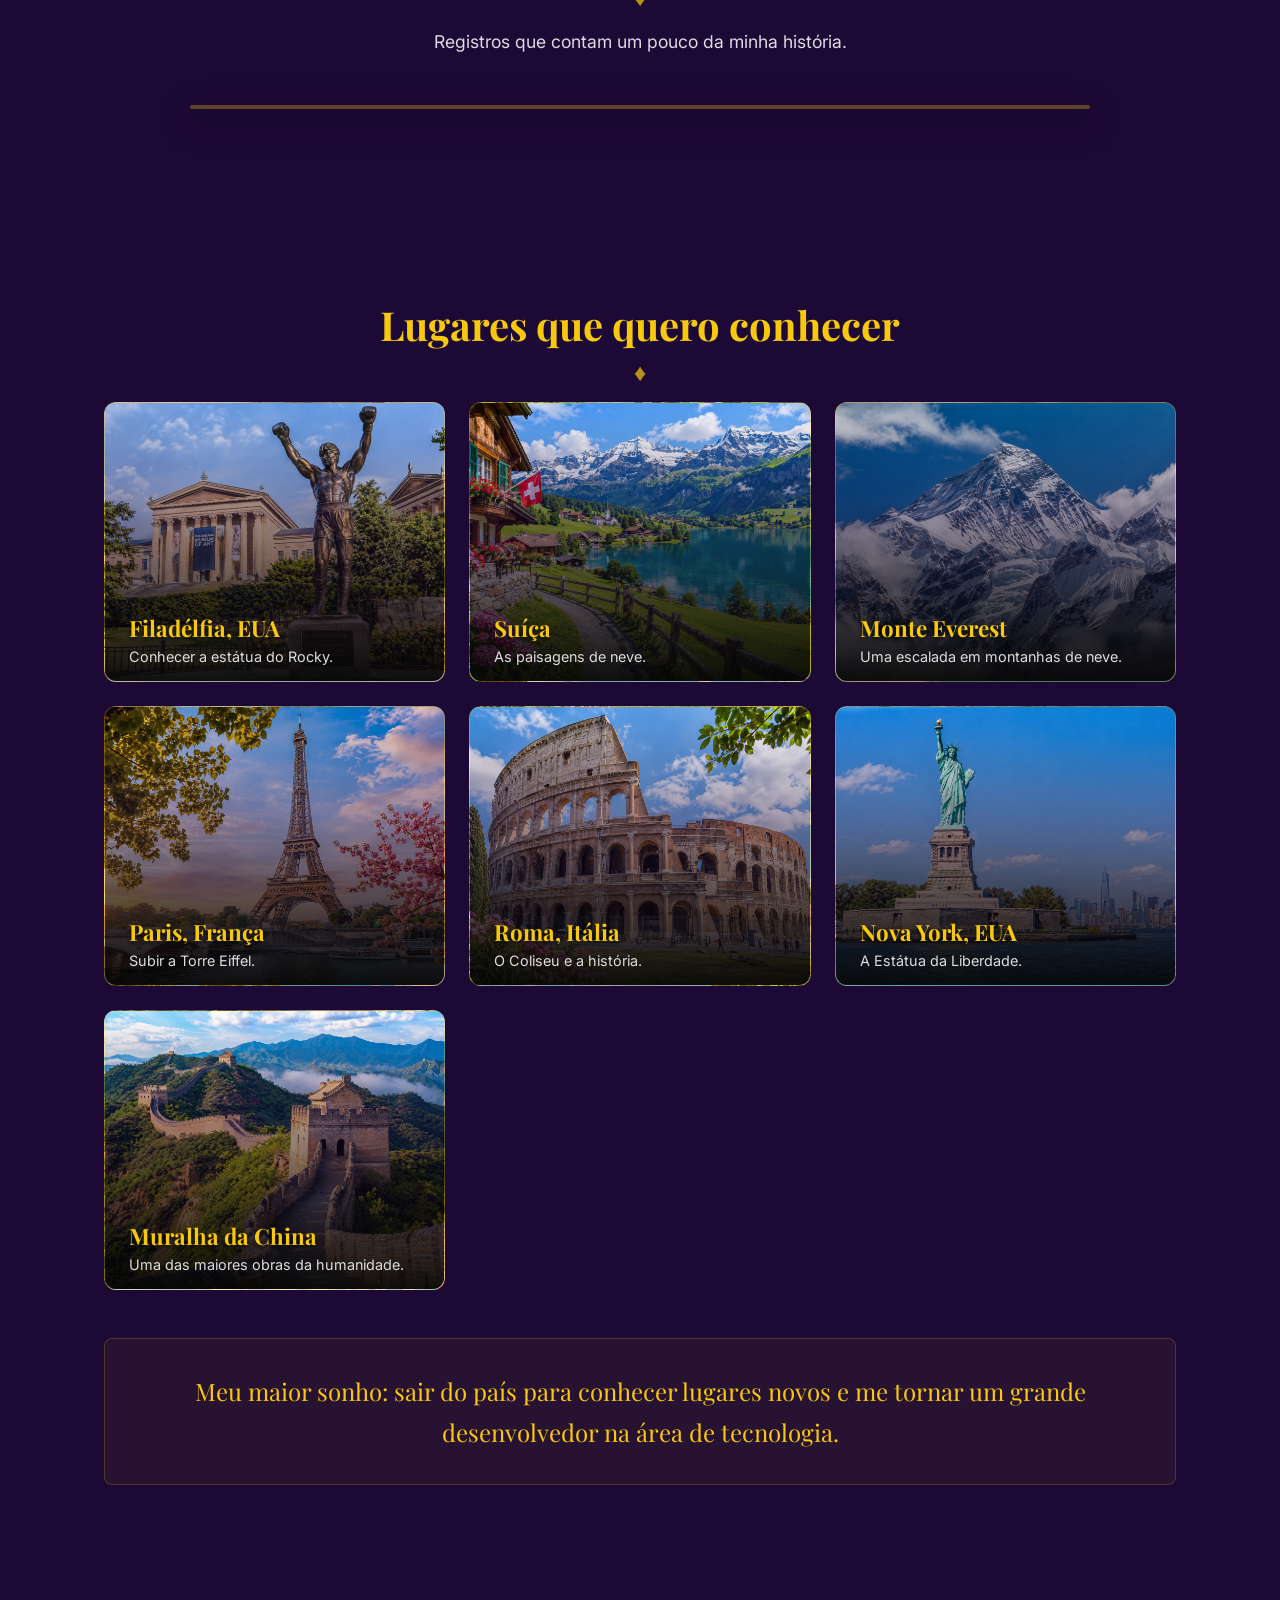
==== commit f2b6d388: "feat: atualizando  página pessoal do aluno Gustavo e padronizando as cores definidas pelo grupo" ====
--- a/pagina-pessoal/index.html
+++ b/pagina-pessoal/index.html
@@ -4,7 +4,7 @@
   <meta charset="UTF-8">
   <meta name="viewport" content="width=device-width, initial-scale=1">
   <title>Gustavo | Desenvolvedor & Estrategista</title>
-  
+
   <link rel="preconnect" href="https://fonts.googleapis.com">
   <link rel="preconnect" href="https://fonts.gstatic.com" crossorigin>
   <link href="https://fonts.googleapis.com/css2?family=Inter:wght@300;400;600;800&family=Playfair+Display:ital,wght@0,700;1,700&display=swap" rel="stylesheet">
@@ -12,7 +12,6 @@
   <link rel="stylesheet" href="style.css">
 </head>
 <body>
-
   <header class="topo" id="header">
     <a class="logo" href="#inicio">Gustavo<span>.</span></a>
     <nav class="menu">
@@ -39,6 +38,7 @@
             <a class="btn btn-outline-custom" href="#sobre">Sobre mim</a>
           </div>
         </div>
+
         <div class="hero-galeria">
           <div class="foto-destaque-dupla foto-1">
             <img src="img/foto20.png" alt="Gustavo Jaleco">
@@ -59,16 +59,19 @@
           <h3>Família & Valores</h3>
           <p>Sou uma pessoa que valoriza e ama muito minha família. Não sou de ficar saindo direto; sou mais caseiro, tranquilo e calmo. Prefiro um ambiente aconchegante a grandes agitações.</p>
         </article>
+
         <article class="card-info">
           <div class="icone">♟️</div>
           <h3>Esportes & Estratégia</h3>
           <p>Xadrez e handball são os meus favoritos. O xadrez me ensinou a pensar antes de agir, e o handball me ensinou a trabalhar em equipe.</p>
         </article>
+
         <article class="card-info">
           <div class="icone">🎮</div>
           <h3>Videogames</h3>
           <p>Jogar é a minha forma de relaxar e de treinar a estratégia. Sempre em busca de novos desafios virtuais e boas histórias.</p>
         </article>
+
         <article class="card-info card-time">
           <div class="icone">🦅</div>
           <h3>Corinthians</h3>
@@ -95,23 +98,23 @@
     <section id="jogos" class="secao">
       <h2 class="titulo-secao">Sala de Jogos</h2>
       <p class="subtitulo-secao">Do clássico ao moderno, a estratégia sempre está presente.</p>
-      
+
       <div class="grade-jogos">
-        <div class="card-jogo"><img src="img/mario.WEBP" alt="Super Coleção"><span>Super Coleção</span></div>
-        <div class="card-jogo"><img src="img/bombapetch.WEBP" alt="Bomba Patch"><span>Bomba Patch</span></div>
-        <div class="card-jogo"><img src="img/Fifa.WEBP" alt="EA FC 25"><span>EA FC 25</span></div>
-        <div class="card-jogo"><img src="img/Pes2018.WEBP" alt="PES 2018"><span>PES 2018</span></div>
-        <div class="card-jogo"><img src="img/God of war.WEBP" alt="God of War"><span>God of War</span></div>
-        <div class="card-jogo"><img src="img/Call of Duty.WEBP" alt="Call of Duty"><span>Call of Duty</span></div>
-        <div class="card-jogo"><img src="img/Battlefild.WEBP" alt="Battlefield 4"><span>Battlefield 4</span></div>
-        <div class="card-jogo"><img src="img/Residentevil.WEBP" alt="Resident Evil 4"><span>Resident Evil 4</span></div>
-        <div class="card-jogo"><img src="img/chess.WEBP" alt="Chess.com"><span>Chess.com</span></div>
-        <div class="card-jogo"><img src="img/gta.WEBP" alt="GTA V"><span>GTA V</span></div>
-        <div class="card-jogo"><img src="img/Gran Turismo.WEBP" alt="Gran Turismo"><span>Gran Turismo</span></div>
-        <div class="card-jogo"><img src="img/need for speed.WEBP" alt="NFS Underground 2"><span>NFS Underground 2</span></div>
-        <div class="card-jogo"><img src="img/the last of us.WEBP" alt="The Last of Us"><span>The Last of Us</span></div>
-        <div class="card-jogo"><img src="img/days gone.WEBP" alt="Days Gone"><span>Days Gone</span></div>
-        <div class="card-jogo"><img src="img/clash.WEBP" alt="Clash Royale"><span>Clash Royale</span></div>
+        <div class="card-jogo"><img src="img/mario.webp" alt="Super Coleção"><span>Super Coleção</span></div>
+        <div class="card-jogo"><img src="img/bombapetch.webp" alt="Bomba Patch"><span>Bomba Patch</span></div>
+        <div class="card-jogo"><img src="img/Fifa.webp" alt="EA FC 25"><span>EA FC 25</span></div>
+        <div class="card-jogo"><img src="img/Pes2018.webp" alt="PES 2018"><span>PES 2018</span></div>
+        <div class="card-jogo"><img src="img/God%20of%20war.webp" alt="God of War"><span>God of War</span></div>
+        <div class="card-jogo"><img src="img/Call%20of%20Duty.webp" alt="Call of Duty"><span>Call of Duty</span></div>
+        <div class="card-jogo"><img src="img/Battlefild.webp" alt="Battlefield 4"><span>Battlefield 4</span></div>
+        <div class="card-jogo"><img src="img/Residentievil.webp" alt="Resident Evil 4"><span>Resident Evil 4</span></div>
+        <div class="card-jogo"><img src="img/chess.webp" alt="Chess.com"><span>Chess.com</span></div>
+        <div class="card-jogo"><img src="img/gta.webp" alt="GTA V"><span>GTA V</span></div>
+        <div class="card-jogo"><img src="img/Gran%20Turismo.webp" alt="Gran Turismo"><span>Gran Turismo</span></div>
+        <div class="card-jogo"><img src="img/need%20for%20spead.webp" alt="NFS Underground 2"><span>NFS Underground 2</span></div>
+        <div class="card-jogo"><img src="img/the%20last%20of%20us.webp" alt="The Last of Us"><span>The Last of Us</span></div>
+        <div class="card-jogo"><img src="img/days%20gone.webp" alt="Days Gone"><span>Days Gone</span></div>
+        <div class="card-jogo"><img src="img/clash.webp" alt="Clash Royale"><span>Clash Royale</span></div>
       </div>
     </section>
 
@@ -119,96 +122,90 @@
     <section id="curiosidades" class="secao">
       <h2 class="titulo-secao">Além do Código</h2>
       <p class="subtitulo-secao">O que move o desenvolvedor por trás da tela.</p>
+
       <div class="grid-curiosidades">
-
-        <!-- Comidas -->
         <div class="card-curiosidade">
           <div class="curio-icone">🍝</div>
           <h3>Comidas & Frutas</h3>
           <p><strong>Macarrão</strong> é o prato favorito. <strong>Manga</strong> é a fruta oficial. E o bolo de <strong>aipim</strong> é imbatível.</p>
           <div class="comidas-imagens">
-            <img src="img/Macarrao.PNG" alt="Macarrão">
-            <img src="img/Manga.PNG" alt="Manga">
-            <img src="img/Bolo de aipim.PNG" alt="Bolo de Aipim">
-          </div>
-        </div>
-
-        <!-- Músicas -->
+            <img src="img/Macarrao.png" alt="Macarrão">
+            <img src="img/Manga.png" alt="Manga">
+            <img src="img/Bolo%20de%20aipim.png" alt="Bolo de Aipim">
+          </div>
+        </div>
+
         <div class="card-curiosidade">
           <div class="curio-icone">🎧</div>
           <h3>Trilha Sonora</h3>
           <p>Do Rap Gospel ao Rock, e uma dose de foco total.</p>
           <div class="musicas-imagens">
-            <img src="img/musica2rapgospel.PNG" alt="Rap Gospel">
-            <img src="img/musica4rock.JPEG" alt="Rock Gospel">
-            <img src="img/musica3rap.PNG" alt="Raps">
-            <img src="img/musica1louvores.PNG" alt="Hinos e Louvores">
-            <img src="img/musica5aleatorias legais.JPEG" alt="Aleatórias">
-            <img src="img/musica6concentracao.JPEG" alt="Cérebro 100%">
-          </div>
-        </div>
-
-        <!-- Tech Stack -->
+            <img src="img/musica2rapgospel.png" alt="Rap Gospel">
+            <img src="img/musica4rock.jpeg" alt="Rock Gospel">
+            <img src="img/musica3rap.png" alt="Raps">
+            <img src="img/musica1louvores.png" alt="Hinos e Louvores">
+            <img src="img/musica5aleatorias%20legais.jpeg" alt="Aleatórias">
+            <img src="img/musica6concentracao.jpeg" alt="Cérebro 100%">
+          </div>
+        </div>
+
         <div class="card-curiosidade">
           <div class="curio-icone">💻</div>
           <h3>Tech Stack & Apps</h3>
           <p>O que mais uso: <strong>SQL, HTML, CSS, JS e Java</strong>. Também sou fã de IA (ChatGPT, Claude, Perplexity) e VS Code com Git.</p>
           <div class="tech-imagens">
-            <img src="img/Java.PNG" alt="Java">
-            <img src="img/JS.PNG" alt="JavaScript">
-            <img src="img/HTML.PNG" alt="HTML">
-            <img src="img/CSS.PNG" alt="CSS">
-            <img src="img/Git.PNG" alt="Git">
-            <img src="img/VsCode.PNG" alt="VS Code">
-            <img src="img/IntelliJ.PNG" alt="IntelliJ">
-            <img src="img/Chat.PNG" alt="ChatGPT">
-            <img src="img/Claude.PNG" alt="Claude">
-            <img src="img/Perplexity.PNG" alt="Perplexity">
-          </div>
-        </div>
-
-        <!-- Matérias com Imagem -->
+            <img src="img/Java.png" alt="Java">
+            <img src="img/JS.png" alt="JavaScript">
+            <img src="img/HTML.png" alt="HTML">
+            <img src="img/CSS.png" alt="CSS">
+            <img src="img/Git.png" alt="Git">
+            <img src="img/VsCode.png" alt="VS Code">
+            <img src="img/Intellj.png" alt="IntelliJ">
+            <img src="img/Chat.png" alt="ChatGPT">
+            <img src="img/Claude.png" alt="Claude">
+            <img src="img/Perplextiry.png" alt="Perplexity">
+          </div>
+        </div>
+
         <div class="card-curiosidade">
           <div class="curio-icone">📚</div>
           <h3>Matérias & Leituras</h3>
           <p>Na BNCC, curto <strong>Matemática, Filosofia, Português e História</strong>. Amo livros de guerra, suspense e a Bíblia.</p>
           <div class="materias-imagens">
-             <img src="img/Historia.PNG" alt="História">
-             <img src="img/matematica.PNG" alt="Matemática">
-             <img src="img/portugues.PNG" alt="Português">
-             <img src="img/filosofia.PNG" alt="Filosofia">
-          </div>
-        </div>
-
-        <!-- Heróis -->
+            <img src="img/Historia.png" alt="História">
+            <img src="img/matematica.png" alt="Matemática">
+            <img src="img/portugues.png" alt="Português">
+            <img src="img/filosofia.png" alt="Filosofia">
+          </div>
+        </div>
+
         <div class="card-curiosidade">
           <div class="curio-icone">🦸‍♂️</div>
           <h3>Heróis</h3>
           <p>Fico entre o <strong>Capitão América</strong> e o <strong>Pantera Negra</strong>. Adoro a energia de <em>Blue Lock</em> e as lições de <em>Karate Kid</em>.</p>
           <div class="herois-imagens">
-            <img src="img/capitão america.PNG" alt="Capitão América">
-            <img src="img/homem de ferro.PNG" alt="Homem de Ferro">
-            <img src="img/pantera negra.PNG" alt="Pantera Negra">
-          </div>
-        </div>
-      </div>
-
-      <!-- Filmes -->
+            <img src="img/capit%C3%A3o%20america.png" alt="Capitão América">
+            <img src="img/homem%20de%20ferro.png" alt="Homem de Ferro">
+            <img src="img/pantera%20negra.png" alt="Pantera Negra">
+          </div>
+        </div>
+      </div>
+
       <h3 class="titulo-filmes">Cinema & Séries</h3>
       <div class="galeria-filmes">
-        <div class="filme-card"><img src="img/bad boys.PNG" alt="Bad Boys"><span>Bad Boys</span></div>
-        <div class="filme-card"><img src="img/Vingadores.PNG" alt="Vingadores"><span>Vingadores</span></div>
-        <div class="filme-card"><img src="img/Gladiador.PNG" alt="Gladiador"><span>Gladiador</span></div>
-        <div class="filme-card"><img src="img/Blue LOCK.PNG" alt="Blue Lock"><span>Blue Lock</span></div>
-        <div class="filme-card"><img src="img/paixao de cristo.PNG" alt="Paixão de Cristo"><span>Paixão de Cristo</span></div>
-        <div class="filme-card"><img src="img/the chosen.PNG" alt="The Chosen"><span>The Chosen</span></div>
-        <div class="filme-card"><img src="img/creed.PNG" alt="Creed"><span>Creed</span></div>
-        <div class="filme-card"><img src="img/top gun.PNG" alt="Top Gun"><span>Top Gun</span></div>
-        <div class="filme-card"><img src="img/missao impossivel.PNG" alt="Missão Impossível"><span>Missão: Impossível</span></div>
-        <div class="filme-card"><img src="img/Lupin.PNG" alt="Lupin"><span>Lupin</span></div>
-        <div class="filme-card"><img src="img/Cobra kai.PNG" alt="Cobra Kai"><span>Cobra Kai</span></div>
-        <div class="filme-card"><img src="img/Velozes e Furiosos.PNG" alt="Velozes e Furiosos"><span>Velozes e Furiosos</span></div>
-        <div class="filme-card"><img src="img/Rock.PNG" alt="Rocky"><span>Rocky</span></div>
+        <div class="filme-card"><img src="img/bad%20boys.png" alt="Bad Boys"><span>Bad Boys</span></div>
+        <div class="filme-card"><img src="img/Vingadores.png" alt="Vingadores"><span>Vingadores</span></div>
+        <div class="filme-card"><img src="img/Gladiador.png" alt="Gladiador"><span>Gladiador</span></div>
+        <div class="filme-card"><img src="img/Blue%20LOck.png" alt="Blue Lock"><span>Blue Lock</span></div>
+        <div class="filme-card"><img src="img/paixao%20de%20cristo.png" alt="Paixão de Cristo"><span>Paixão de Cristo</span></div>
+        <div class="filme-card"><img src="img/the%20chosen.png" alt="The Chosen"><span>The Chosen</span></div>
+        <div class="filme-card"><img src="img/creed.png" alt="Creed"><span>Creed</span></div>
+        <div class="filme-card"><img src="img/top%20gun.png" alt="Top Gun"><span>Top Gun</span></div>
+        <div class="filme-card"><img src="img/missao%20impossivel.png" alt="Missão Impossível"><span>Missão: Impossível</span></div>
+        <div class="filme-card"><img src="img/Lupin.png" alt="Lupin"><span>Lupin</span></div>
+        <div class="filme-card"><img src="img/Cobra%20kai.png" alt="Cobra Kai"><span>Cobra Kai</span></div>
+        <div class="filme-card"><img src="img/Velozes%20e%20Furiosos.png" alt="Velozes e Furiosos"><span>Velozes e Furiosos</span></div>
+        <div class="filme-card"><img src="img/Rock.png" alt="Rocky"><span>Rocky</span></div>
       </div>
     </section>
 
@@ -217,36 +214,16 @@
       <h2 class="titulo-secao">Momentos</h2>
       <p class="subtitulo-secao">Registros que contam um pouco da minha história.</p>
       <div class="carrossel-container">
-        <div class="carrossel-slide fade">
-          <img src="img/foto20.png" alt="Gustavo Polo Preto">
-        </div>
-        <div class="carrossel-slide fade">
-          <img src="img/foto01.png" alt="Origamis">
-        </div>
-        <div class="carrossel-slide fade">
-          <img src="img/foto02.png" alt="Medalha">
-        </div>
-        <div class="carrossel-slide fade">
-          <img src="img/foto09.png" alt="Café">
-        </div>
-        <div class="carrossel-slide fade">
-          <img src="img/foto10.png" alt="Selfie">
-        </div>
-        <div class="carrossel-slide fade">
-          <img src="img/foto11.png" alt="Amigos">
-        </div>
-        <div class="carrossel-slide fade">
-          <img src="img/foto12.png" alt="Fogueira">
-        </div>
-        <div class="carrossel-slide fade">
-          <img src="img/foto15.png" alt="Chamas">
-        </div>
-        <div class="carrossel-slide fade">
-          <img src="img/foto17.png" alt="Laboratório">
-        </div>
-        <div class="carrossel-slide fade">
-          <img src="img/foto19.png" alt="Estudo">
-        </div>
+        <div class="carrossel-slide fade"><img src="img/foto20.png" alt="Gustavo Polo Preto"></div>
+        <div class="carrossel-slide fade"><img src="img/foto01.png" alt="Origamis"></div>
+        <div class="carrossel-slide fade"><img src="img/foto02.png" alt="Medalha"></div>
+        <div class="carrossel-slide fade"><img src="img/foto09.png" alt="Café"></div>
+        <div class="carrossel-slide fade"><img src="img/foto10.png" alt="Selfie"></div>
+        <div class="carrossel-slide fade"><img src="img/foto11.png" alt="Amigos"></div>
+        <div class="carrossel-slide fade"><img src="img/foto12.png" alt="Fogueira"></div>
+        <div class="carrossel-slide fade"><img src="img/foto15.png" alt="Chamas"></div>
+        <div class="carrossel-slide fade"><img src="img/foto17.png" alt="Laboratório"></div>
+        <div class="carrossel-slide fade"><img src="img/foto19.png" alt="Estudo"></div>
       </div>
     </section>
 
@@ -254,19 +231,67 @@
     <section id="sonhos" class="secao container">
       <h2 class="titulo-secao">Lugares que quero conhecer</h2>
       <div class="row row-cols-1 row-cols-sm-2 row-cols-md-3 g-4">
-        <div class="col"><div class="card card-lugar h-100" style="background-image: url('img/rocky.png');"><div class="card-overlay"><h3 class="lugar-titulo">Filadélfia, EUA</h3><p class="lugar-desc">Conhecer a estátua do Rocky.</p></div></div></div>
-        <div class="col"><div class="card card-lugar h-100" style="background-image: url('img/suica.png');"><div class="card-overlay"><h3 class="lugar-titulo">Suíça</h3><p class="lugar-desc">As paisagens de neve.</p></div></div></div>
-        <div class="col"><div class="card card-lugar h-100" style="background-image: url('img/everest.png');"><div class="card-overlay"><h3 class="lugar-titulo">Monte Everest</h3><p class="lugar-desc">Uma escalada em montanhas de neve.</p></div></div></div>
-        <div class="col"><div class="card card-lugar h-100" style="background-image: url('img/paris.png');"><div class="card-overlay"><h3 class="lugar-titulo">Paris, França</h3><p class="lugar-desc">Subir a Torre Eiffel.</p></div></div></div>
-        <div class="col"><div class="card card-lugar h-100" style="background-image: url('img/coliseu.png');"><div class="card-overlay"><h3 class="lugar-titulo">Roma, Itália</h3><p class="lugar-desc">O Coliseu e a história.</p></div></div></div>
-        <div class="col"><div class="card card-lugar h-100" style="background-image: url('img/liberdade.png');"><div class="card-overlay"><h3 class="lugar-titulo">Nova York, EUA</h3><p class="lugar-desc">A Estátua da Liberdade.</p></div></div></div>
-        <div class="col"><div class="card card-lugar h-100" style="background-image: url('img/muralha.png');"><div class="card-overlay"><h3 class="lugar-titulo">Muralha da China</h3><p class="lugar-desc">Uma das maiores obras da humanidade.</p></div></div></div>
+        <div class="col">
+          <div class="card card-lugar h-100" style="background-image: url('img/Rocky%20Balboa%20diante%20do%20Museu%20de%20Arte%20da%20Filad%C3%A9lfia.png');">
+            <div class="card-overlay">
+              <h3 class="lugar-titulo">Filadélfia, EUA</h3>
+              <p class="lugar-desc">Conhecer a estátua do Rocky.</p>
+            </div>
+          </div>
+        </div>
+        <div class="col">
+          <div class="card card-lugar h-100" style="background-image: url('img/Imagem%20do%20ChatGPT%2015%20de%20nov.%20de%202026%2C%2005_50_42.png');">
+            <div class="card-overlay">
+              <h3 class="lugar-titulo">Suíça</h3>
+              <p class="lugar-desc">As paisagens de neve.</p>
+            </div>
+          </div>
+        </div>
+        <div class="col">
+          <div class="card card-lugar h-100" style="background-image: url('img/Imagem%20do%20ChatGPT%2015%20de%20nov.%20de%202026%2C%2005_50_34.png');">
+            <div class="card-overlay">
+              <h3 class="lugar-titulo">Monte Everest</h3>
+              <p class="lugar-desc">Uma escalada em montanhas de neve.</p>
+            </div>
+          </div>
+        </div>
+        <div class="col">
+          <div class="card card-lugar h-100" style="background-image: url('img/Imagem%20do%20ChatGPT%2015%20de%20nov.%20de%202026%2C%2005_50_24.png');">
+            <div class="card-overlay">
+              <h3 class="lugar-titulo">Paris, França</h3>
+              <p class="lugar-desc">Subir a Torre Eiffel.</p>
+            </div>
+          </div>
+        </div>
+        <div class="col">
+          <div class="card card-lugar h-100" style="background-image: url('img/Imagem%20do%20ChatGPT%2015%20de%20nov.%20de%202026%2C%2005_50_16.png');">
+            <div class="card-overlay">
+              <h3 class="lugar-titulo">Roma, Itália</h3>
+              <p class="lugar-desc">O Coliseu e a história.</p>
+            </div>
+          </div>
+        </div>
+        <div class="col">
+          <div class="card card-lugar h-100" style="background-image: url('img/Imagem%20do%20ChatGPT%2015%20de%20nov.%20de%202026%2C%2005_50_09.png');">
+            <div class="card-overlay">
+              <h3 class="lugar-titulo">Nova York, EUA</h3>
+              <p class="lugar-desc">A Estátua da Liberdade.</p>
+            </div>
+          </div>
+        </div>
+        <div class="col">
+          <div class="card card-lugar h-100" style="background-image: url('img/Imagem%20do%20ChatGPT%2015%20de%20nov.%20de%202026%2C%2005_49_48.png');">
+            <div class="card-overlay">
+              <h3 class="lugar-titulo">Muralha da China</h3>
+              <p class="lugar-desc">Uma das maiores obras da humanidade.</p>
+            </div>
+          </div>
+        </div>
       </div>
       <p class="meta">Meu maior sonho: sair do país para conhecer lugares novos e me tornar um grande desenvolvedor na área de tecnologia.</p>
     </section>
   </main>
 
-  <footer class="rodape">
-  </footer>
+  <footer class="rodape"></footer>
 </body>
 </html>
--- a/pagina-pessoal/style.css
+++ b/pagina-pessoal/style.css
@@ -2,15 +2,15 @@
    TEMA LUPIN - PORTFÓLIO PREMIUM
    ========================================= */
 :root {
-  --dourado: #d4af37;
-  --dourado-claro: #f3e5ab;
-  --azul-meia-noite: #0a1128;
-  --azul-profundo: #001f3f;
+  --dourado: #F7C80B;
+  --dourado-claro: #F7C80B;
+  --azul-meia-noite: #1D0935;
+  --azul-profundo: #6410C9;
   --preto-fosco: #050505;
-  --cinza-texto: #a0a0a0;
-  --branco: #ffffff;
-  --fundo-site: #0a1128;
-  --sombra-dourada: 0 10px 30px rgba(212, 175, 55, 0.15);
+  --cinza-texto: rgba(255, 255, 255, 0.85);
+  --branco: #FFFFFF;
+  --fundo-site: #1D0935;
+  --sombra-dourada: 0 10px 30px rgba(247, 200, 11, 0.15);
   --transicao: all 0.3s ease;
 }
 
@@ -27,8 +27,8 @@
   line-height: 1.7;
   overflow-x: hidden;
   background-image: 
-    radial-gradient(circle at 15% 50%, rgba(212, 175, 55, 0.03), transparent 25%),
-    radial-gradient(circle at 85% 30%, rgba(0, 31, 63, 0.5), transparent 50%);
+    radial-gradient(circle at 15% 50%, rgba(247, 200, 11, 0.03), transparent 25%),
+    radial-gradient(circle at 85% 30%, rgba(100, 16, 201, 0.5), transparent 50%);
 }
 
 h1, h2, h3 { font-family: 'Playfair Display', serif; font-weight: 700; color: var(--branco); }
@@ -48,9 +48,9 @@
    ========================================= */
 .topo {
   display: flex; justify-content: space-between; align-items: center;
-  padding: 1rem 5%; background: rgba(10, 17, 40, 0.85);
+  padding: 1rem 5%; background: rgba(29, 9, 53, 0.85);
   backdrop-filter: blur(15px); position: sticky; top: 0; z-index: 1000;
-  border-bottom: 1px solid rgba(212, 175, 55, 0.2); transition: var(--transicao);
+  border-bottom: 1px solid rgba(247, 200, 11, 0.2); transition: var(--transicao);
 }
 .topo.scrolled { padding: 0.6rem 5%; background: rgba(5, 5, 5, 0.95); border-bottom: 1px solid var(--dourado); }
 .logo { font-family: 'Playfair Display', serif; font-size: 1.8rem; font-weight: 800; color: var(--dourado); text-decoration: none; }
@@ -68,12 +68,12 @@
 .hero-conteudo { display: flex; align-items: center; justify-content: space-between; gap: 4rem; max-width: 1200px; margin: 0 auto; width: 100%; position: relative; z-index: 2; }
 .hero-texto { flex: 1; }
 .hero-texto .tag {
-  display: inline-block; background: rgba(212, 175, 55, 0.1); color: var(--dourado);
-  padding: 0.5rem 1rem; border-radius: 4px; border: 1px solid rgba(212, 175, 55, 0.3);
+  display: inline-block; background: rgba(247, 200, 11, 0.1); color: var(--dourado);
+  padding: 0.5rem 1rem; border-radius: 4px; border: 1px solid rgba(247, 200, 11, 0.3);
   font-size: 0.85rem; font-weight: 600; margin-bottom: 1.5rem; text-transform: uppercase; letter-spacing: 2px;
 }
 .titulo-animado { font-size: clamp(2.5rem, 5vw, 4rem); line-height: 1.1; margin-bottom: 1.5rem; color: var(--branco); }
-.destaque-texto { color: var(--dourado); text-shadow: 0 0 20px rgba(212, 175, 55, 0.3); }
+.destaque-texto { color: var(--dourado); text-shadow: 0 0 20px rgba(247, 200, 11, 0.3); }
 .lead { font-size: 1.1rem; color: var(--cinza-texto); margin-bottom: 2.5rem; max-width: 500px; }
 .hero-botoes { display: flex; gap: 1rem; }
 
@@ -93,9 +93,9 @@
 .hero-galeria { flex: 1; display: flex; justify-content: center; gap: 1.5rem; position: relative; }
 .foto-destaque-dupla {
   width: 45%; border-radius: 8px; overflow: hidden; box-shadow: 0 20px 40px rgba(0,0,0,0.6);
-  border: 2px solid rgba(212, 175, 55, 0.3); transition: var(--transicao); background: var(--azul-profundo); position: relative;
-}
-.foto-destaque-dupla::after { content: ''; position: absolute; top: 10px; left: 10px; right: 10px; bottom: 10px; border: 1px solid rgba(212, 175, 55, 0.5); pointer-events: none; z-index: 2; }
+  border: 2px solid rgba(247, 200, 11, 0.3); transition: var(--transicao); background: var(--azul-profundo); position: relative;
+}
+.foto-destaque-dupla::after { content: ''; position: absolute; top: 10px; left: 10px; right: 10px; bottom: 10px; border: 1px solid rgba(247, 200, 11, 0.5); pointer-events: none; z-index: 2; }
 .foto-destaque-dupla img { width: 100%; height: 100%; object-fit: cover; aspect-ratio: 3 / 4; filter: sepia(20%) contrast(1.1); transition: var(--transicao); }
 .foto-destaque-dupla:hover img { filter: sepia(0%) contrast(1); transform: scale(1.05); }
 .foto-1 { transform: rotate(-5deg) translateY(10px); z-index: 1; }
@@ -108,41 +108,41 @@
    ========================================= */
 .grade-cards { display: grid; grid-template-columns: repeat(auto-fit, minmax(280px, 1fr)); gap: 2rem; }
 .card-info {
-  background: rgba(0, 31, 63, 0.4); backdrop-filter: blur(10px); padding: 2rem; 
-  border-radius: 8px; border: 1px solid rgba(212, 175, 55, 0.1); transition: var(--transicao); position: relative; overflow: hidden;
-}
-.card-info:hover { transform: translateY(-5px); border-color: var(--dourado); background: rgba(0, 31, 63, 0.6); box-shadow: 0 15px 35px rgba(0,0,0,0.4); }
-.icone { font-size: 2.5rem; margin-bottom: 1rem; filter: drop-shadow(0 0 10px rgba(212, 175, 55, 0.5)); }
+  background: rgba(100, 16, 201, 0.4); backdrop-filter: blur(10px); padding: 2rem; 
+  border-radius: 8px; border: 1px solid rgba(247, 200, 11, 0.1); transition: var(--transicao); position: relative; overflow: hidden;
+}
+.card-info:hover { transform: translateY(-5px); border-color: var(--dourado); background: rgba(100, 16, 201, 0.6); box-shadow: 0 15px 35px rgba(0,0,0,0.4); }
+.icone { font-size: 2.5rem; margin-bottom: 1rem; filter: drop-shadow(0 0 10px rgba(247, 200, 11, 0.5)); }
 .card-time { grid-column: 1 / -1; display: flex; flex-direction: column; }
 .card-time img { width: 100%; height: 200px; object-fit: cover; border-radius: 8px; margin-top: 1rem; }
-#destaque::before { content: '♠'; position: absolute; top: 10px; right: 15px; font-size: 3rem; color: rgba(212, 175, 55, 0.1); font-family: serif; pointer-events: none; }
+#destaque::before { content: '♠'; position: absolute; top: 10px; right: 15px; font-size: 3rem; color: rgba(247, 200, 11, 0.1); font-family: serif; pointer-events: none; }
 
 /* =========================================
    XADREZ
    ========================================= */
-.secao-xadrez { background-color: var(--preto-fosco); color: white; position: relative; width: 100%; max-width: 100%; padding: 6rem 5%; border-top: 1px solid rgba(212, 175, 55, 0.2); border-bottom: 1px solid rgba(212, 175, 55, 0.2); }
+.secao-xadrez { background-color: var(--preto-fosco); color: white; position: relative; width: 100%; max-width: 100%; padding: 6rem 5%; border-top: 1px solid rgba(247, 200, 11, 0.2); border-bottom: 1px solid rgba(247, 200, 11, 0.2); }
 .secao-xadrez::before { content: ""; position: absolute; top: 0; left: 0; width: 100%; height: 4px; background: linear-gradient(90deg, transparent, var(--dourado), transparent); }
 .secao-xadrez .titulo-secao { color: var(--dourado); }
 .faixa-fotos { display: flex; gap: 1.5rem; justify-content: center; flex-wrap: wrap; margin-top: 3rem; }
 .faixa-fotos img { width: 30%; min-width: 250px; height: 300px; object-fit: cover; border-radius: 4px; filter: grayscale(100%) brightness(0.7); transition: var(--transicao); border: 1px solid rgba(255,255,255,0.1); }
-.faixa-fotos img:hover { filter: grayscale(0%) brightness(1); transform: scale(1.05); border-color: var(--dourado); box-shadow: 0 10px 30px rgba(212,175,55,0.2); z-index: 2; }
+.faixa-fotos img:hover { filter: grayscale(0%) brightness(1); transform: scale(1.05); border-color: var(--dourado); box-shadow: 0 10px 30px rgba(247, 200, 11,0.2); z-index: 2; }
 
 /* =========================================
    SALA DE JOGOS E FILMES
    ========================================= */
 .grade-jogos { display: grid; grid-template-columns: repeat(auto-fill, minmax(160px, 1fr)); gap: 1.5rem; padding: 1rem 0; }
-.card-jogo { position: relative; border-radius: 8px; overflow: hidden; background: var(--azul-profundo); border: 1px solid rgba(212, 175, 55, 0.2); transition: var(--transicao); cursor: pointer; display: flex; flex-direction: column; }
+.card-jogo { position: relative; border-radius: 8px; overflow: hidden; background: var(--azul-profundo); border: 1px solid rgba(247, 200, 11, 0.2); transition: var(--transicao); cursor: pointer; display: flex; flex-direction: column; }
 .card-jogo img { width: 100%; height: 220px; object-fit: cover; filter: grayscale(20%) contrast(1.1); transition: var(--transicao); }
-.card-jogo span { display: block; text-align: center; padding: 0.8rem 0.5rem; font-family: 'Inter', sans-serif; font-size: 0.85rem; font-weight: 600; color: var(--cinza-texto); background: rgba(5, 5, 5, 0.9); border-top: 1px solid rgba(212, 175, 55, 0.1); margin-top: auto; }
+.card-jogo span { display: block; text-align: center; padding: 0.8rem 0.5rem; font-family: 'Inter', sans-serif; font-size: 0.85rem; font-weight: 600; color: var(--cinza-texto); background: rgba(5, 5, 5, 0.9); border-top: 1px solid rgba(247, 200, 11, 0.1); margin-top: auto; }
 .card-jogo:hover { transform: translateY(-5px); border-color: var(--dourado); box-shadow: 0 15px 30px rgba(0,0,0,0.6); z-index: 2; }
 .card-jogo:hover img { filter: grayscale(0%) contrast(1.1); }
 .card-jogo:hover span { color: var(--dourado); background: var(--preto-fosco); }
 
 .grid-curiosidades { display: grid; grid-template-columns: repeat(auto-fit, minmax(300px, 1fr)); gap: 1.5rem; margin-bottom: 4rem; }
-.card-curiosidade { background: rgba(0, 31, 63, 0.4); backdrop-filter: blur(10px); border: 1px solid rgba(212, 175, 55, 0.2); padding: 2rem; border-radius: 12px; transition: var(--transicao); }
+.card-curiosidade { background: rgba(100, 16, 201, 0.4); backdrop-filter: blur(10px); border: 1px solid rgba(247, 200, 11, 0.2); padding: 2rem; border-radius: 12px; transition: var(--transicao); }
 .card-curiosidade:hover { border-color: var(--dourado); transform: translateY(-5px); box-shadow: 0 10px 30px rgba(0,0,0,0.5); }
-.curio-icone { font-size: 2.5rem; margin-bottom: 1rem; filter: drop-shadow(0 0 10px rgba(212, 175, 55, 0.3)); }
-.card-curiosidade h3 { font-family: 'Inter', sans-serif; font-size: 1.2rem; color: var(--dourado); margin-bottom: 1rem; border-bottom: 1px solid rgba(212, 175, 55, 0.2); padding-bottom: 0.5rem; }
+.curio-icone { font-size: 2.5rem; margin-bottom: 1rem; filter: drop-shadow(0 0 10px rgba(247, 200, 11, 0.3)); }
+.card-curiosidade h3 { font-family: 'Inter', sans-serif; font-size: 1.2rem; color: var(--dourado); margin-bottom: 1rem; border-bottom: 1px solid rgba(247, 200, 11, 0.2); padding-bottom: 0.5rem; }
 .card-curiosidade p { font-size: 0.95rem; color: var(--cinza-texto); line-height: 1.6; margin-bottom: 1rem; }
 .card-curiosidade strong { color: var(--branco); }
 
@@ -150,11 +150,11 @@
 .comidas-imagens, .herois-imagens, .musicas-imagens, .tech-imagens, .materias-imagens {
   display: flex; gap: 10px; margin-top: 1rem; flex-wrap: wrap;
 }
-.comidas-imagens img { width: 30%; height: 70px; object-fit: cover; border-radius: 6px; border: 1px solid rgba(212, 175, 55, 0.3); }
-.herois-imagens img { width: 30%; height: 80px; object-fit: cover; border-radius: 6px; border: 1px solid rgba(212, 175, 55, 0.3); }
-.musicas-imagens img { width: 30%; height: 60px; object-fit: cover; border-radius: 4px; border: 1px solid rgba(212, 175, 55, 0.3); }
+.comidas-imagens img { width: 30%; height: 70px; object-fit: cover; border-radius: 6px; border: 1px solid rgba(247, 200, 11, 0.3); }
+.herois-imagens img { width: 30%; height: 80px; object-fit: cover; border-radius: 6px; border: 1px solid rgba(247, 200, 11, 0.3); }
+.musicas-imagens img { width: 30%; height: 60px; object-fit: cover; border-radius: 4px; border: 1px solid rgba(247, 200, 11, 0.3); }
 .tech-imagens img { width: 15%; height: 40px; object-fit: contain; filter: grayscale(50%); transition: var(--transicao); }
-.materias-imagens img { width: 22%; height: 60px; object-fit: cover; border-radius: 4px; border: 1px solid rgba(212, 175, 55, 0.3); }
+.materias-imagens img { width: 22%; height: 60px; object-fit: cover; border-radius: 4px; border: 1px solid rgba(247, 200, 11, 0.3); }
 
 .comidas-imagens img:hover, .herois-imagens img:hover, .musicas-imagens img:hover, .materias-imagens img:hover { transform: scale(1.1); border-color: var(--dourado); }
 .tech-imagens img:hover { filter: grayscale(0%); transform: scale(1.2); }
@@ -164,12 +164,12 @@
    ========================================= */
 .titulo-filmes { text-align: center; font-family: 'Playfair Display', serif; font-size: 2rem; color: var(--branco); margin-bottom: 2rem; }
 .galeria-filmes { display: grid; grid-template-columns: repeat(auto-fill, minmax(180px, 1fr)); gap: 1.5rem; }
-.filme-card { background: var(--preto-fosco); border-radius: 8px; overflow: hidden; border: 1px solid rgba(212, 175, 55, 0.1); transition: var(--transicao); text-align: center; cursor: pointer; }
+.filme-card { background: var(--preto-fosco); border-radius: 8px; overflow: hidden; border: 1px solid rgba(247, 200, 11, 0.1); transition: var(--transicao); text-align: center; cursor: pointer; }
 .filme-card img { width: 100%; height: 260px; object-fit: cover; transition: var(--transicao); border-bottom: 2px solid transparent; }
 .filme-card span { display: block; padding: 0.8rem; font-size: 0.85rem; font-weight: 600; color: var(--cinza-texto); }
 .filme-card:hover { transform: translateY(-5px); border-color: var(--dourado); box-shadow: 0 10px 20px rgba(0,0,0,0.6); z-index: 2; }
 .filme-card:hover img { border-bottom-color: var(--dourado); }
-.filme-card:hover span { color: var(--dourado); background: rgba(212, 175, 55, 0.1); }
+.filme-card:hover span { color: var(--dourado); background: rgba(247, 200, 11, 0.1); }
 
 /* =========================================
    CARROSSEL DE MOMENTOS
@@ -180,7 +180,7 @@
   margin: auto;
   border-radius: 12px;
   overflow: hidden;
-  border: 2px solid rgba(212, 175, 55, 0.3);
+  border: 2px solid rgba(247, 200, 11, 0.3);
   box-shadow: 0 10px 30px rgba(0,0,0,0.6);
 }
 
@@ -210,15 +210,15 @@
 /* =========================================
    SONHOS
    ========================================= */
-.card-lugar { border: 1px solid rgba(212, 175, 55, 0.3); border-radius: 12px; overflow: hidden; background-size: cover; background-position: center; position: relative; min-height: 280px; transition: var(--transicao); cursor: pointer; }
-.card-lugar::before { content: ''; position: absolute; top: 0; left: 0; width: 100%; height: 100%; background: linear-gradient(to top, rgba(5, 5, 5, 0.95) 0%, rgba(10, 17, 40, 0.4) 60%, transparent 100%); transition: var(--transicao); z-index: 1; }
+.card-lugar { border: 1px solid rgba(247, 200, 11, 0.3); border-radius: 12px; overflow: hidden; background-size: cover; background-position: center; position: relative; min-height: 280px; transition: var(--transicao); cursor: pointer; }
+.card-lugar::before { content: ''; position: absolute; top: 0; left: 0; width: 100%; height: 100%; background: linear-gradient(to top, rgba(5, 5, 5, 0.95) 0%, rgba(29, 9, 53, 0.4) 60%, transparent 100%); transition: var(--transicao); z-index: 1; }
 .card-lugar:hover { transform: translateY(-5px); border-color: var(--dourado); box-shadow: 0 15px 30px rgba(0,0,0,0.6); }
-.card-lugar:hover::before { background: linear-gradient(to top, rgba(5, 5, 5, 0.95) 0%, rgba(212, 175, 55, 0.2) 60%, transparent 100%); }
+.card-lugar:hover::before { background: linear-gradient(to top, rgba(5, 5, 5, 0.95) 0%, rgba(247, 200, 11, 0.2) 60%, transparent 100%); }
 .card-overlay { position: absolute; bottom: 0; left: 0; width: 100%; padding: 1.5rem; z-index: 2; transform: translateY(10px); transition: var(--transicao); }
 .card-lugar:hover .card-overlay { transform: translateY(0); }
 .lugar-titulo { font-family: 'Playfair Display', serif; font-size: 1.4rem; color: var(--dourado); margin-bottom: 0.3rem; text-shadow: 0 2px 4px rgba(0,0,0,0.8); }
 .lugar-desc { font-family: 'Inter', sans-serif; font-size: 0.9rem; color: #ddd; margin: 0; line-height: 1.4; }
-.meta { margin-top: 3rem; font-family: 'Playfair Display', serif; font-size: 1.5rem; text-align: center; color: var(--dourado-claro); padding: 2rem; background: rgba(212, 175, 55, 0.05); border-radius: 8px; border: 1px solid rgba(212, 175, 55, 0.2); }
+.meta { margin-top: 3rem; font-family: 'Playfair Display', serif; font-size: 1.5rem; text-align: center; color: var(--dourado-claro); padding: 2rem; background: rgba(247, 200, 11, 0.05); border-radius: 8px; border: 1px solid rgba(247, 200, 11, 0.2); }
 
 /* =========================================
    RODAPÉ (Aumentado)
@@ -227,7 +227,7 @@
   background: var(--preto-fosco); 
   padding: 4rem 1rem; /* Aumentado */
   margin-top: 4rem; 
-  border-top: 1px solid rgba(212, 175, 55, 0.2); 
+  border-top: 1px solid rgba(247, 200, 11, 0.2); 
 }
 
 /* =========================================
@@ -237,12 +237,12 @@
   position: fixed; bottom: 30px; right: 30px; width: 50px; height: 50px;
   border-radius: 50%; background-color: transparent; color: var(--dourado);
   border: 1px solid var(--dourado); font-size: 1.5rem; cursor: pointer; 
-  box-shadow: 0 0 15px rgba(212, 175, 55, 0.2);
+  box-shadow: 0 0 15px rgba(247, 200, 11, 0.2);
   opacity: 0; visibility: hidden; transform: translateY(20px); transition: all 0.4s ease;
   z-index: 2000; display: flex; justify-content: center; align-items: center;
 }
 #btn-topo.visivel { opacity: 1; visibility: visible; transform: translateY(0); }
-#btn-topo:hover { background-color: var(--dourado); color: var(--preto-fosco); box-shadow: 0 0 25px rgba(212, 175, 55, 0.6); }
+#btn-topo:hover { background-color: var(--dourado); color: var(--preto-fosco); box-shadow: 0 0 25px rgba(247, 200, 11, 0.6); }
 
 .escondido { opacity: 0; transform: translateY(30px); transition: opacity 0.8s ease-out, transform 0.8s ease-out; }
 .mostrar { opacity: 1; transform: translateY(0); }
@@ -275,4 +275,12 @@
   .card-jogo span { font-size: 0.75rem; padding: 0.6rem 0.3rem; }
   .carrossel-slide { height: 300px; }
   .tech-imagens img { width: 20%; height: 30px; }
+}
+
+.foto-destaque-dupla {
+  border: 3px solid #D6B650;
+}
+
+.foto-destaque-dupla::after {
+  content: none;
 }
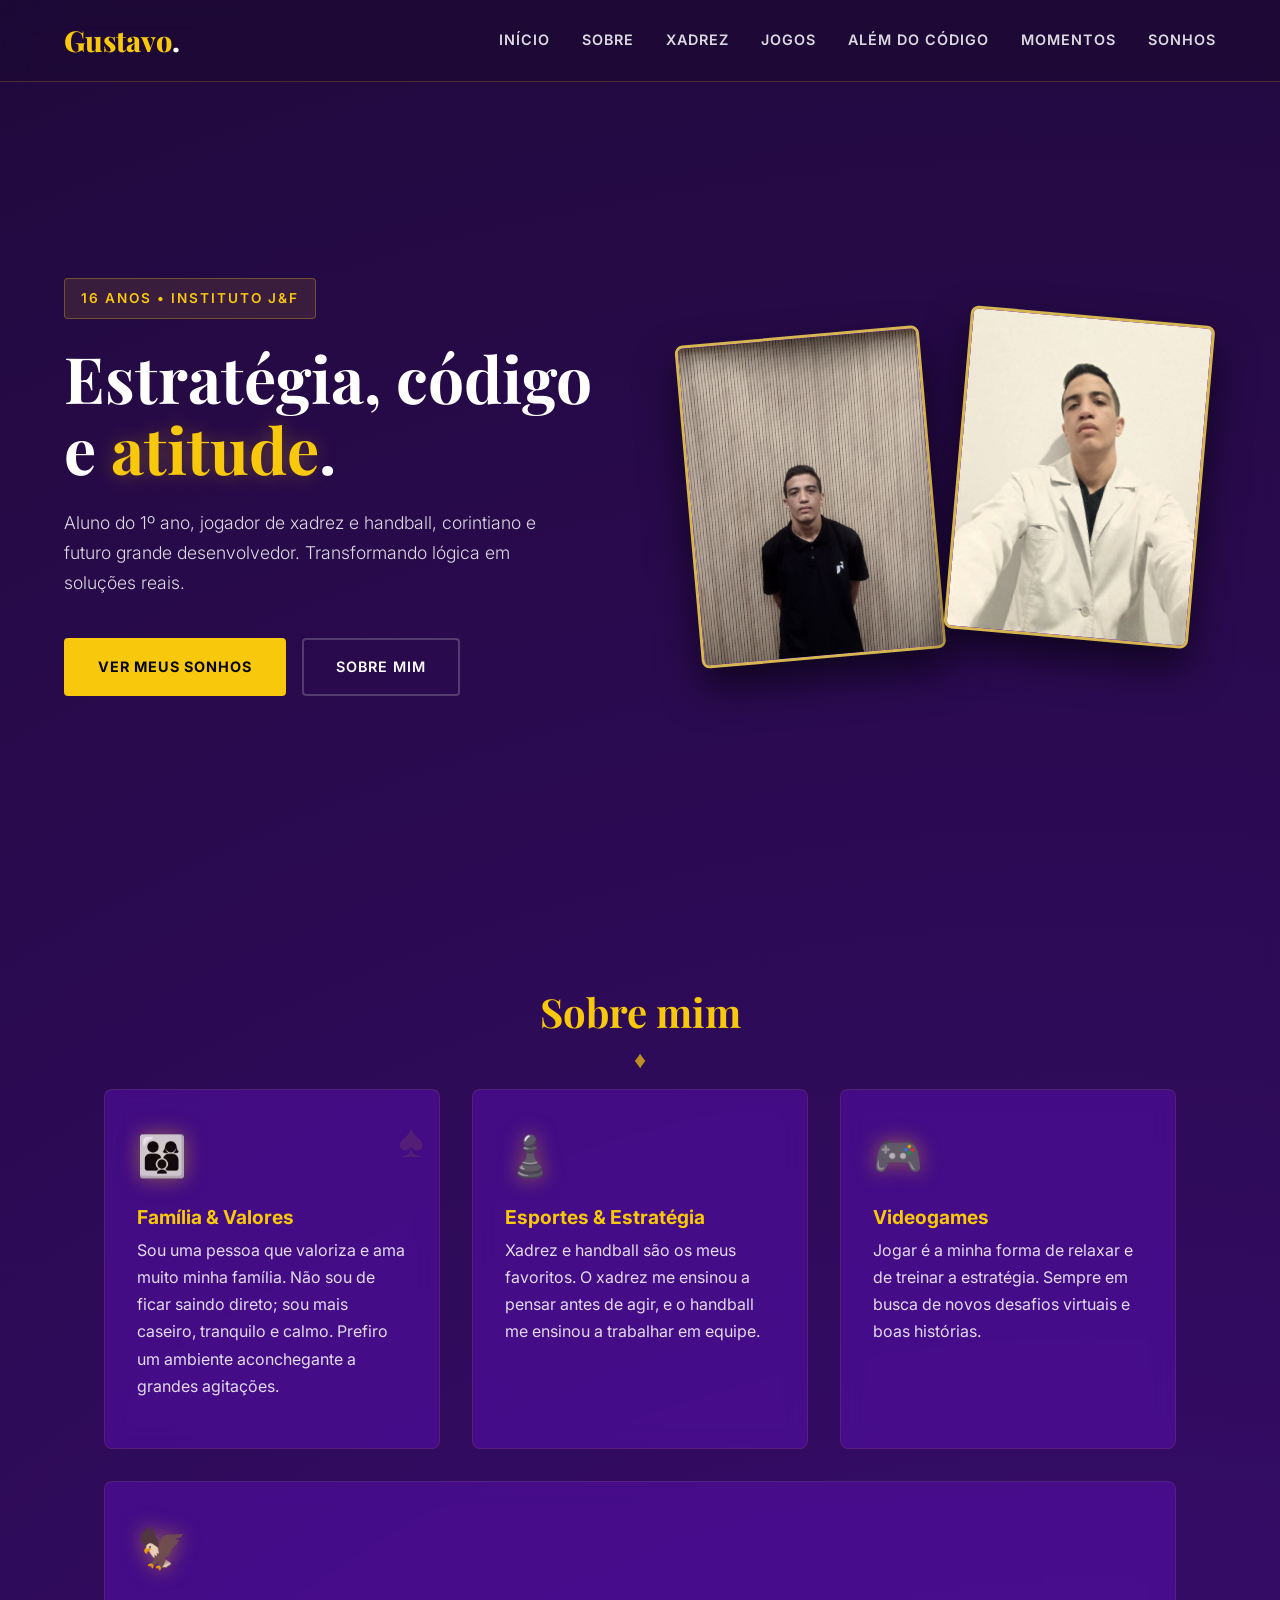
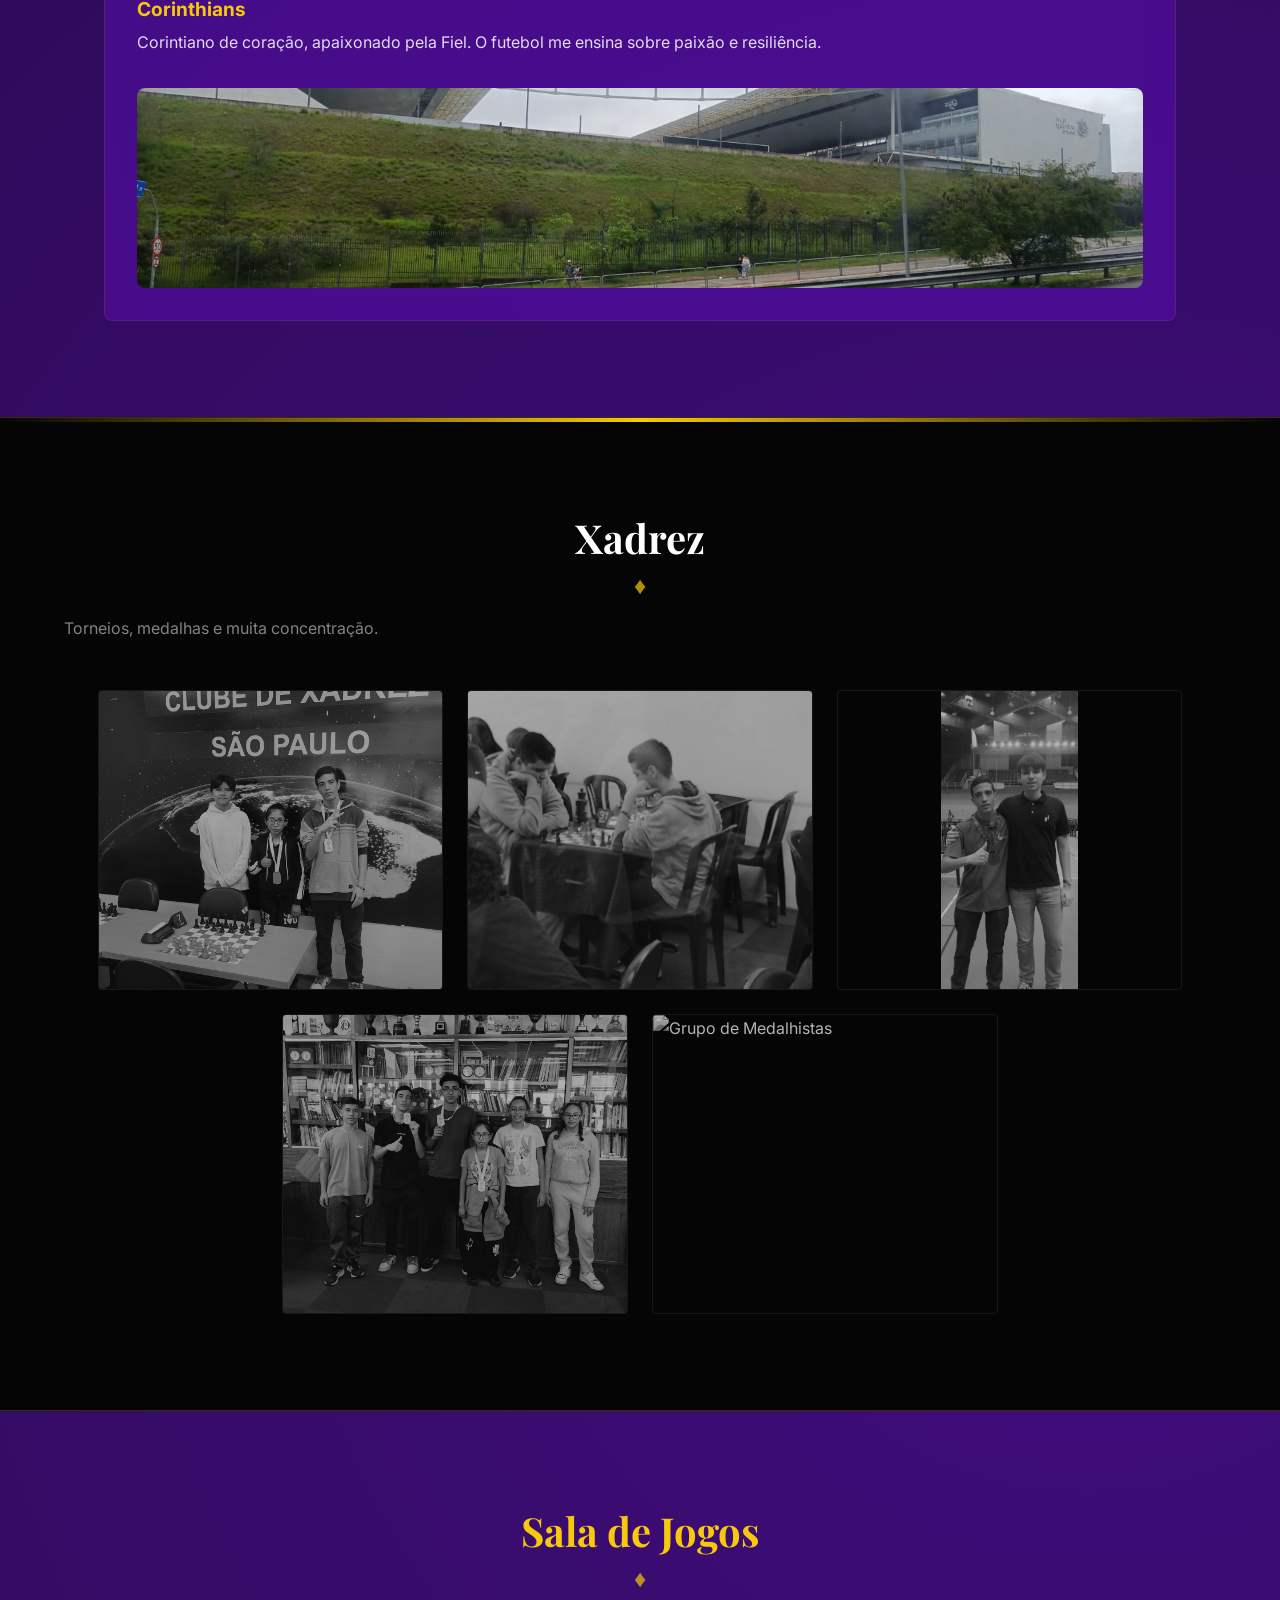
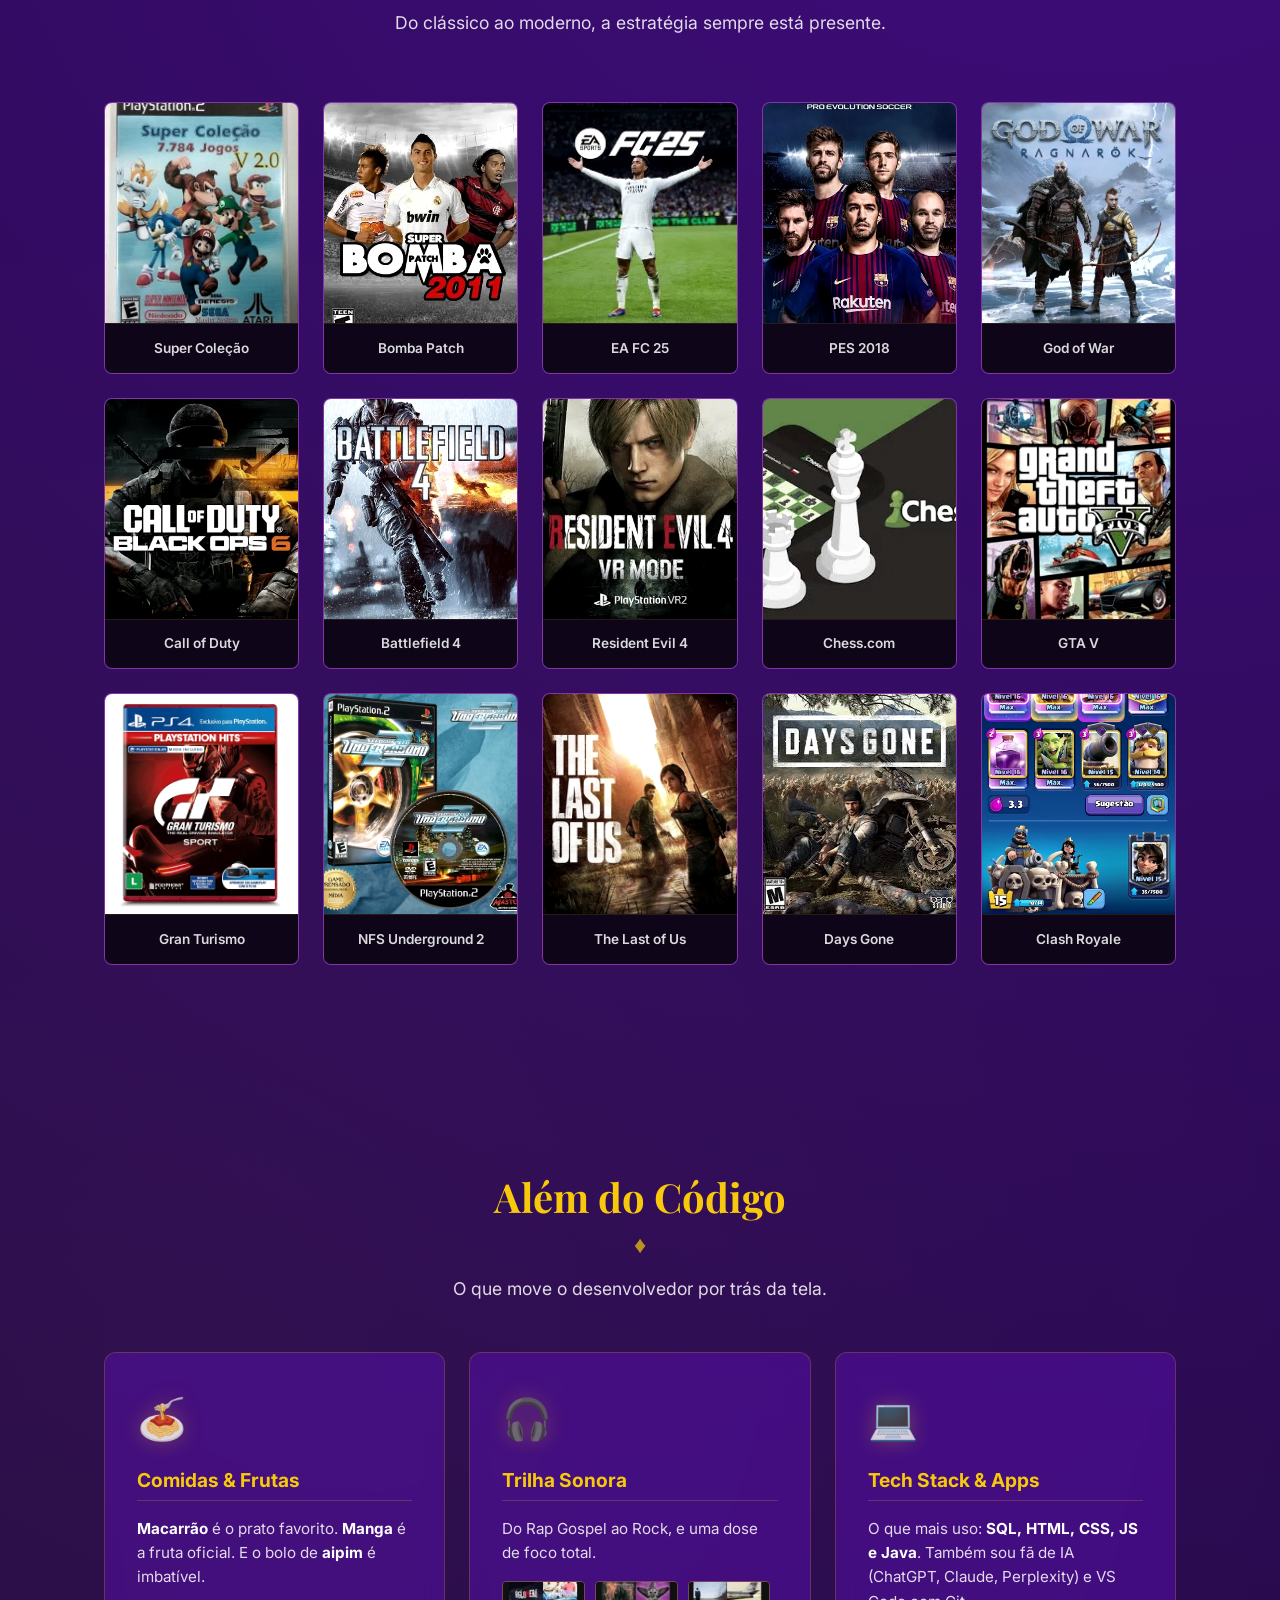
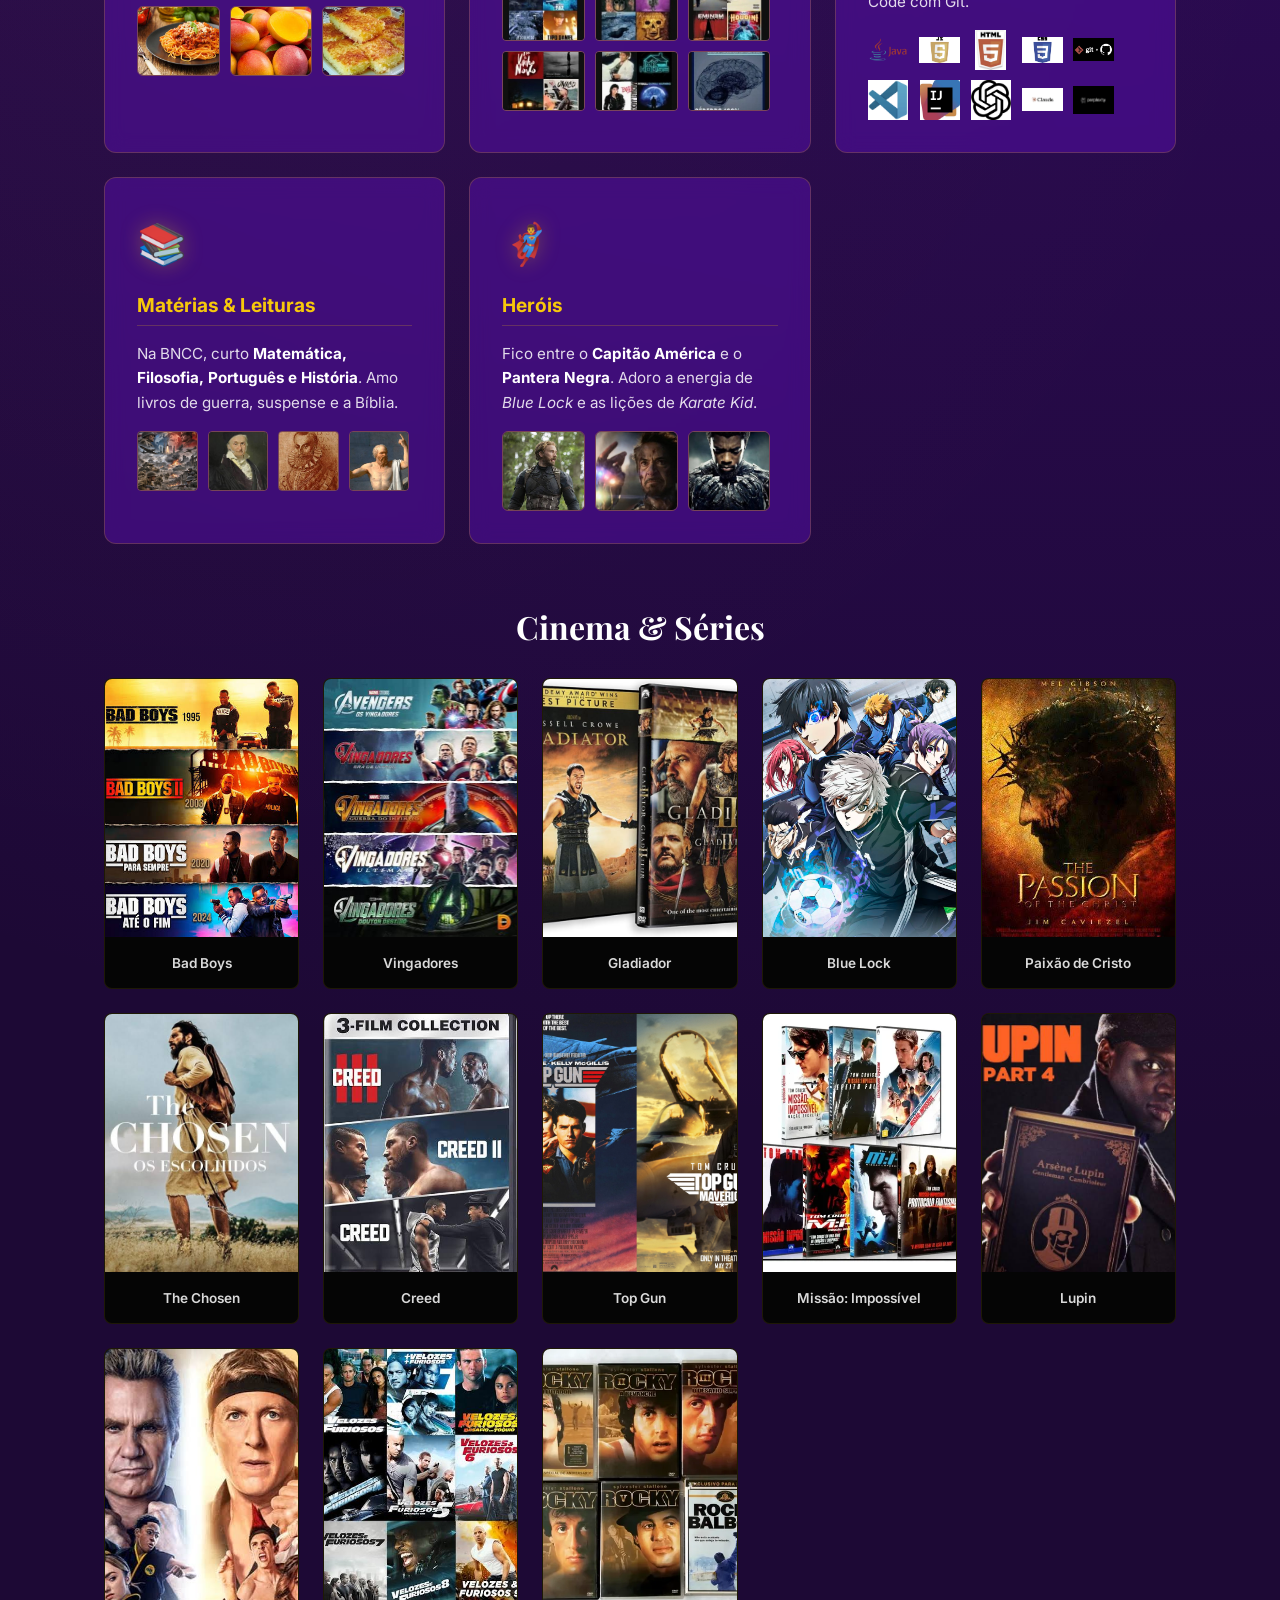
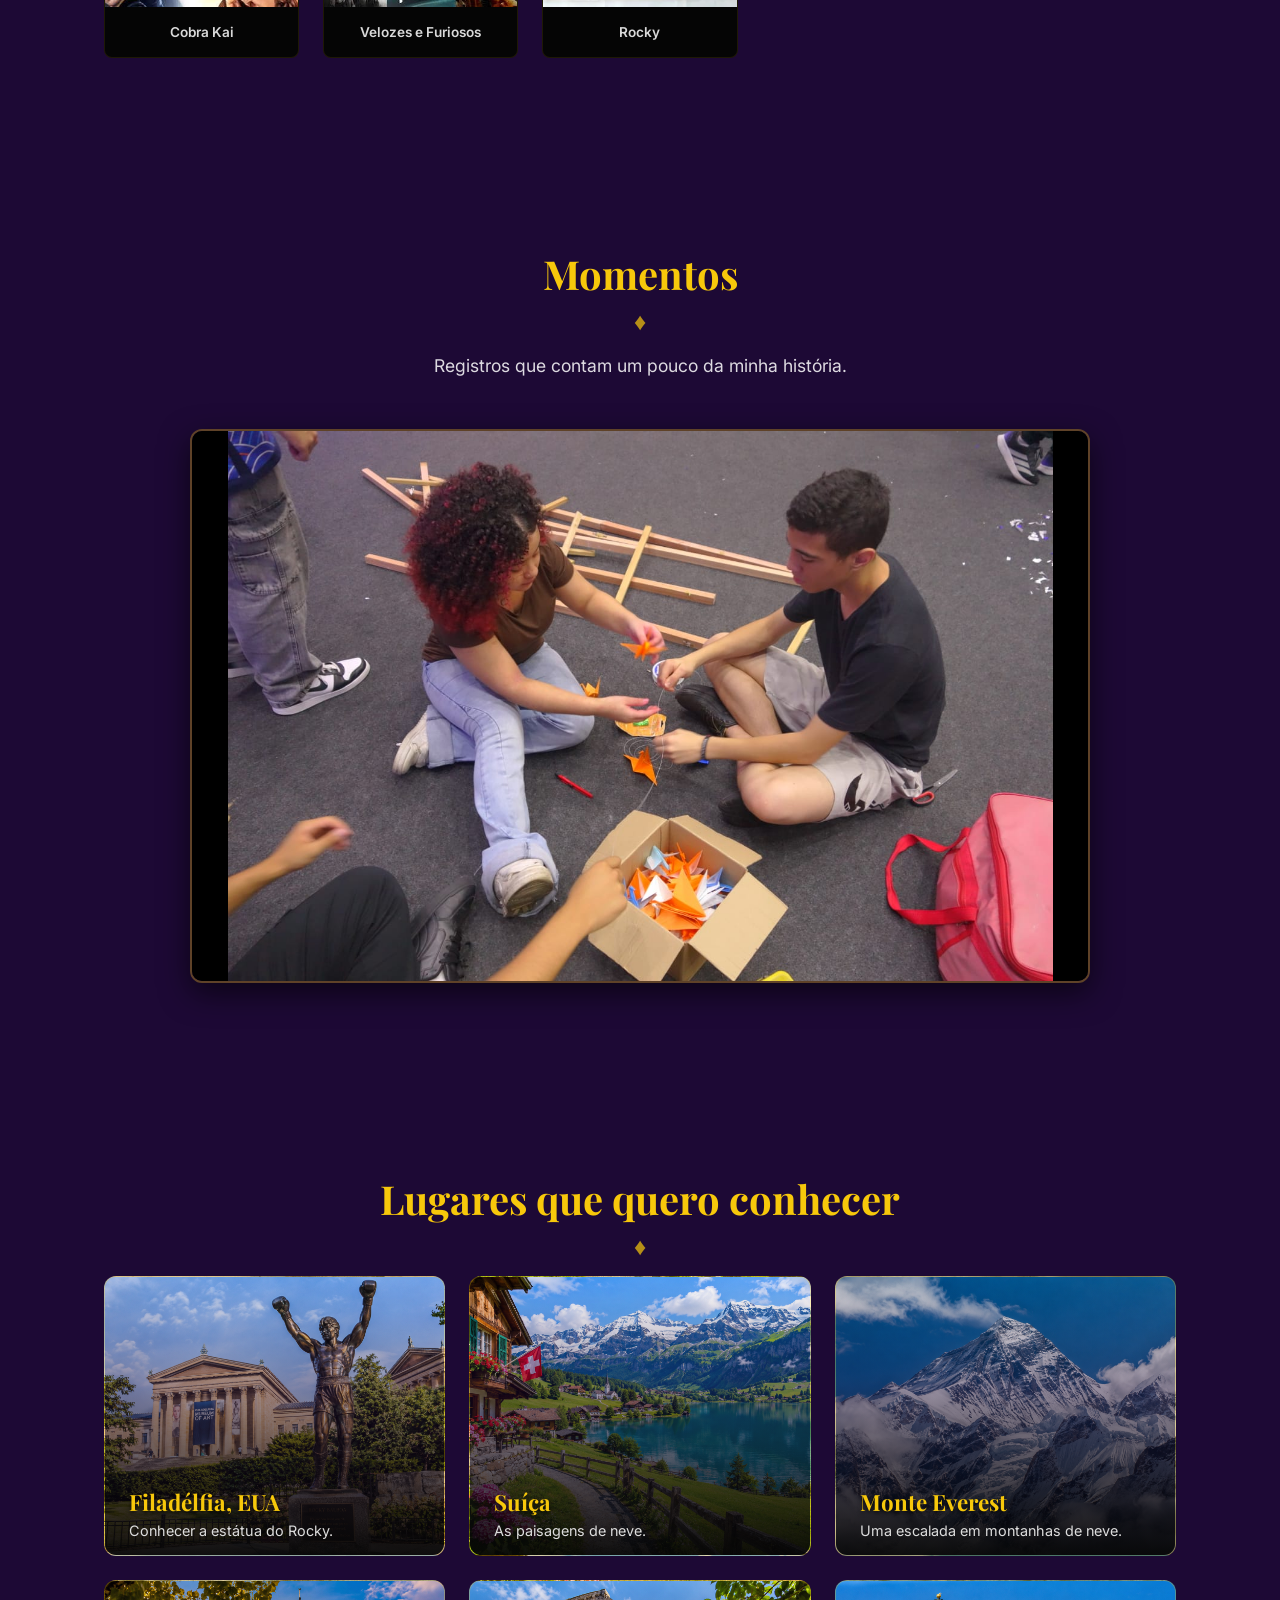
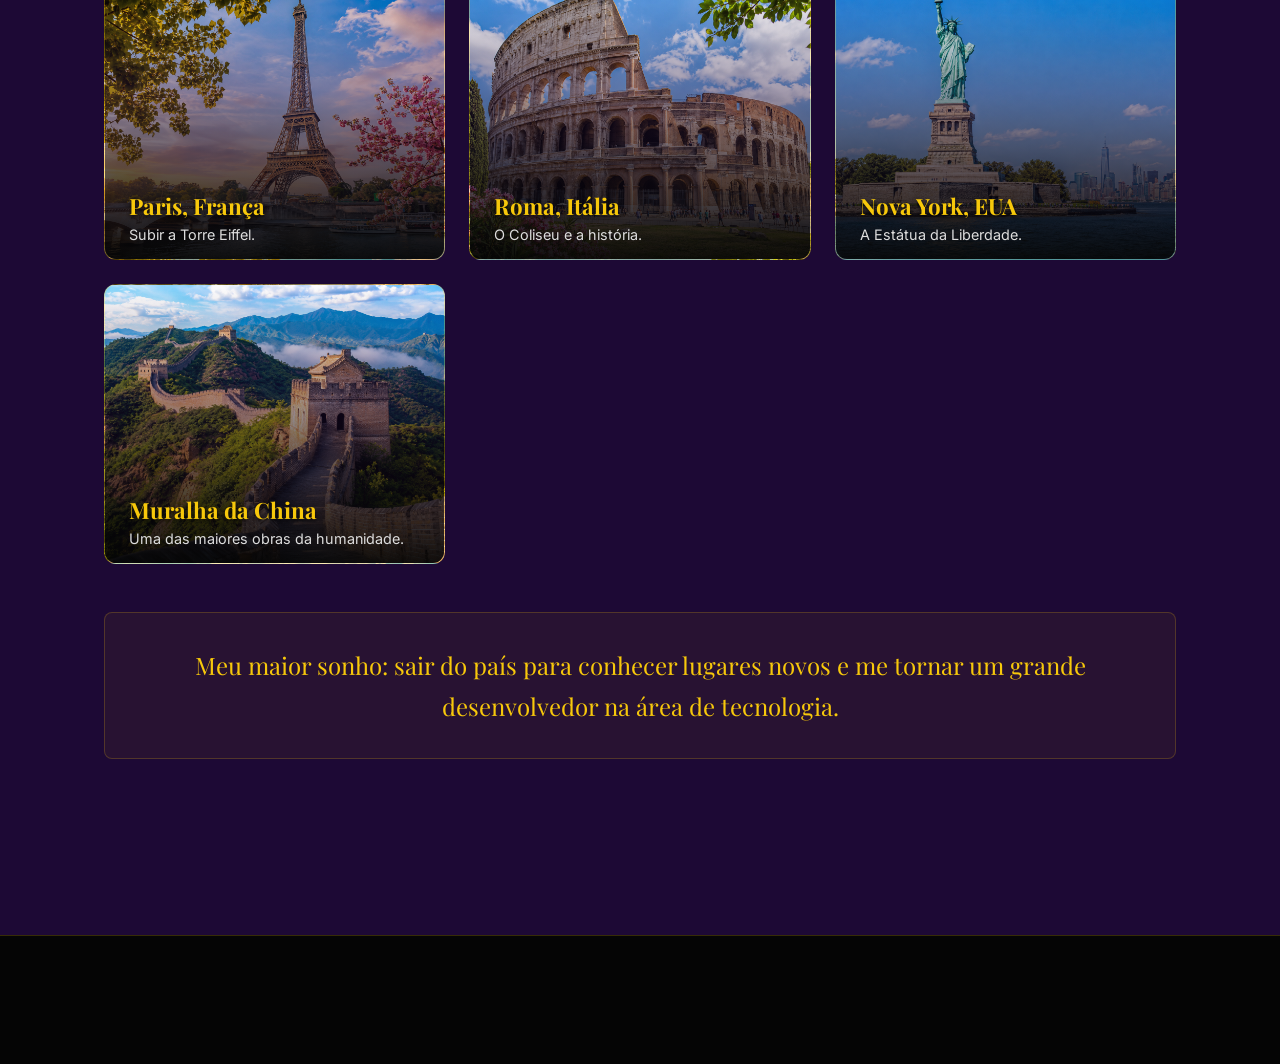
==== commit 84f68d28: "fix: corrige o enquadramento da foto de xadrez e ativa o carrossel de Momentos e adicionei mais foto" ====
--- a/pagina-pessoal/index.html
+++ b/pagina-pessoal/index.html
@@ -87,9 +87,11 @@
         <h2 class="titulo-secao text-white">Xadrez</h2>
         <p class="subtitulo text-white-50">Torneios, medalhas e muita concentração.</p>
         <div class="faixa-fotos">
-          <img src="img/foto05.png" alt="Grupo com medalhas">
           <img src="img/foto08.png" alt="Clube de Xadrez">
           <img src="img/foto06.png" alt="Partida de xadrez">
+          <img src="img/foto02.png" alt="Partida de xadrez">
+          <img src="img/foto05.png" alt="Grupo de Medalhistas">
+          <img src="img/foto50.jpeg" alt="Grupo de Medalhistas">
         </div>
       </div>
     </section>
@@ -214,9 +216,10 @@
       <h2 class="titulo-secao">Momentos</h2>
       <p class="subtitulo-secao">Registros que contam um pouco da minha história.</p>
       <div class="carrossel-container">
-        <div class="carrossel-slide fade"><img src="img/foto20.png" alt="Gustavo Polo Preto"></div>
+        <div class="carrossel-slide fade ativo"><img src="img/foto20.png" alt="Gustavo Polo Preto"></div>
         <div class="carrossel-slide fade"><img src="img/foto01.png" alt="Origamis"></div>
-        <div class="carrossel-slide fade"><img src="img/foto02.png" alt="Medalha"></div>
+        <div class="carrossel-slide fade"><img src="img/foto03.png" alt="Outros Inters"></div>
+        <div class="carrossel-slide fade"><img src="img/foto04.png" alt=" Outros Inters2"></div>
         <div class="carrossel-slide fade"><img src="img/foto09.png" alt="Café"></div>
         <div class="carrossel-slide fade"><img src="img/foto10.png" alt="Selfie"></div>
         <div class="carrossel-slide fade"><img src="img/foto11.png" alt="Amigos"></div>
@@ -224,6 +227,39 @@
         <div class="carrossel-slide fade"><img src="img/foto15.png" alt="Chamas"></div>
         <div class="carrossel-slide fade"><img src="img/foto17.png" alt="Laboratório"></div>
         <div class="carrossel-slide fade"><img src="img/foto19.png" alt="Estudo"></div>
+        <div class="carrossel-slide fade"><img src="img/WhatsApp Image 2026-11-14 at 22.06.29.jpeg" alt="Estudo"></div>
+        <div class="carrossel-slide fade"><img src="img/foto21.jpeg" alt="Café"></div>
+        <div class="carrossel-slide fade"><img src="img/foto22.jpeg" alt="Café"></div>
+        <div class="carrossel-slide fade"><img src="img/foto23.jpeg" alt="Café"></div>
+        <div class="carrossel-slide fade"><img src="img/foto24.jpeg" alt="Café"></div>
+        <div class="carrossel-slide fade"><img src="img/foto25.jpeg" alt="Café"></div>
+        <div class="carrossel-slide fade"><img src="img/foto26.jpeg" alt="Café"></div>
+        <div class="carrossel-slide fade"><img src="img/foto27.jpeg" alt="Café"></div>
+        <div class="carrossel-slide fade"><img src="img/foto28.jpeg" alt="Café"></div>
+        <div class="carrossel-slide fade"><img src="img/foto29.jpeg" alt="Café"></div>
+        <div class="carrossel-slide fade"><img src="img/foto30.jpeg" alt="Café"></div>
+        <div class="carrossel-slide fade"><img src="img/foto31.jpeg" alt="Café"></div>
+        <div class="carrossel-slide fade"><img src="img/foto32.jpeg" alt="Café"></div>
+        <div class="carrossel-slide fade"><img src="img/foto33.jpeg" alt="Café"></div>
+        <div class="carrossel-slide fade"><img src="img/foto34.jpeg" alt="Café"></div>
+        <div class="carrossel-slide fade"><img src="img/foto35.jpeg" alt="Café"></div>
+        <div class="carrossel-slide fade"><img src="img/foto36.jpeg" alt="Café"></div>
+        <div class="carrossel-slide fade"><img src="img/foto37.jpeg" alt="Café"></div>
+        <div class="carrossel-slide fade"><img src="img/foto38.jpeg" alt="Café"></div>
+        <div class="carrossel-slide fade"><img src="img/foto39.jpeg" alt="Café"></div>
+        <div class="carrossel-slide fade"><img src="img/foto40.jpeg" alt="Café"></div>
+        <div class="carrossel-slide fade"><img src="img/foto41.jpeg" alt="Café"></div>
+        <div class="carrossel-slide fade"><img src="img/foto42.jpeg" alt="Café"></div>
+        <div class="carrossel-slide fade"><img src="img/foto43.jpeg" alt="Café"></div>
+        <div class="carrossel-slide fade"><img src="img/foto44.jpeg" alt="Café"></div>
+        <div class="carrossel-slide fade"><img src="img/foto45.jpeg" alt="Café"></div>
+        <div class="carrossel-slide fade"><img src="img/foto46.jpeg" alt="Café"></div>
+        <div class="carrossel-slide fade"><img src="img/foto47.jpeg" alt="Café"></div>
+        <div class="carrossel-slide fade"><img src="img/foto48.jpeg" alt="Café"></div>
+        <div class="carrossel-slide fade"><img src="img/foto49.jpeg" alt="Café"></div>
+        <div class="carrossel-slide fade"><img src="img/foto51.jpeg" alt="Café"></div>
+        <div class="carrossel-slide fade"><img src="img/foto52.jpeg" alt="Café"></div>
+        <div class="carrossel-slide fade"><img src="img/foto53.jpeg" alt="Café"></div>  
       </div>
     </section>
 
@@ -293,5 +329,20 @@
   </main>
 
   <footer class="rodape"></footer>
+
+<script>
+  const slides = document.querySelectorAll('#momentos .carrossel-slide');
+
+  if (slides.length > 1) {
+    let atual = 0;
+
+    setInterval(() => {
+      slides[atual].classList.remove('ativo');
+      atual = (atual + 1) % slides.length;
+      slides[atual].classList.add('ativo');
+    }, 4000);
+  }
+</script>
+
 </body>
 </html>
--- a/pagina-pessoal/style.css
+++ b/pagina-pessoal/style.css
@@ -283,4 +283,13 @@
 
 .foto-destaque-dupla::after {
   content: none;
+}
+
+#xadrez .faixa-fotos img:nth-child(3) {
+  object-fit: contain;
+}
+
+#momentos .carrossel-slide.ativo {
+  display: block;
+  opacity: 1;
 }
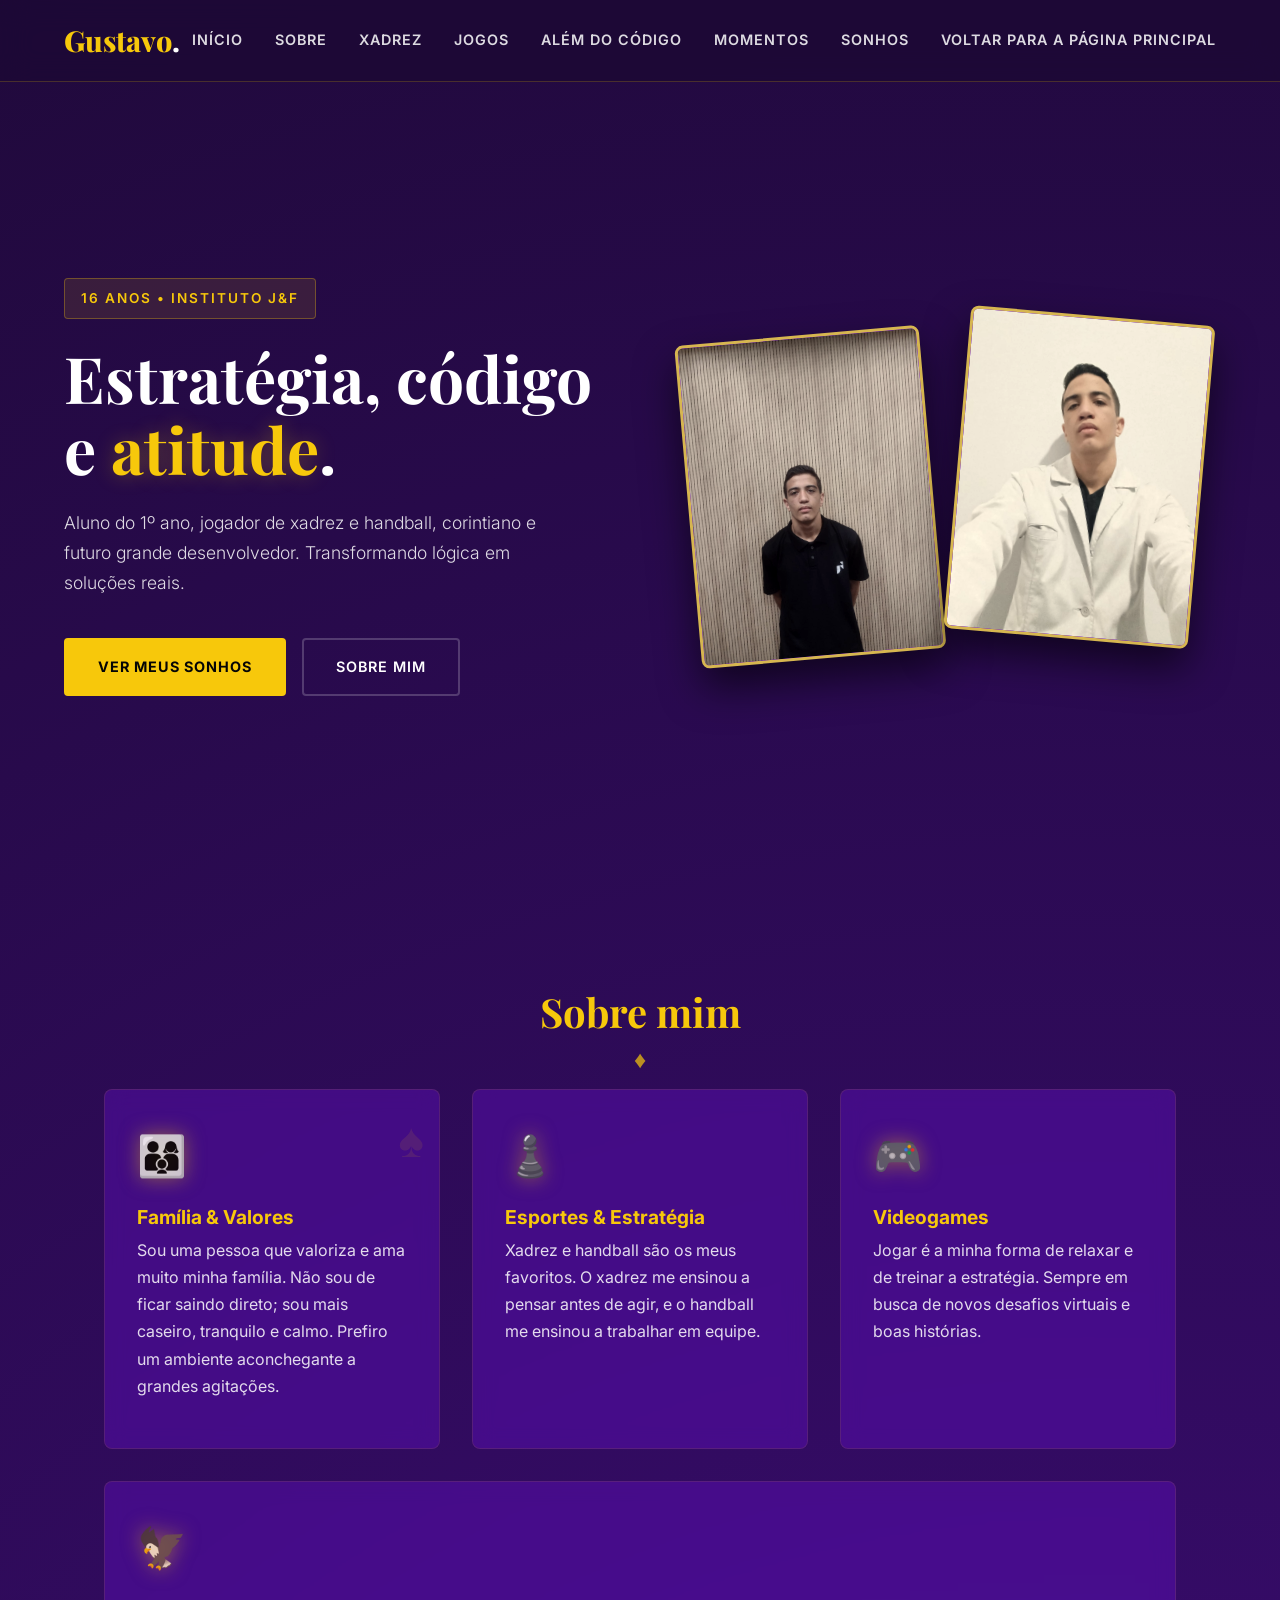
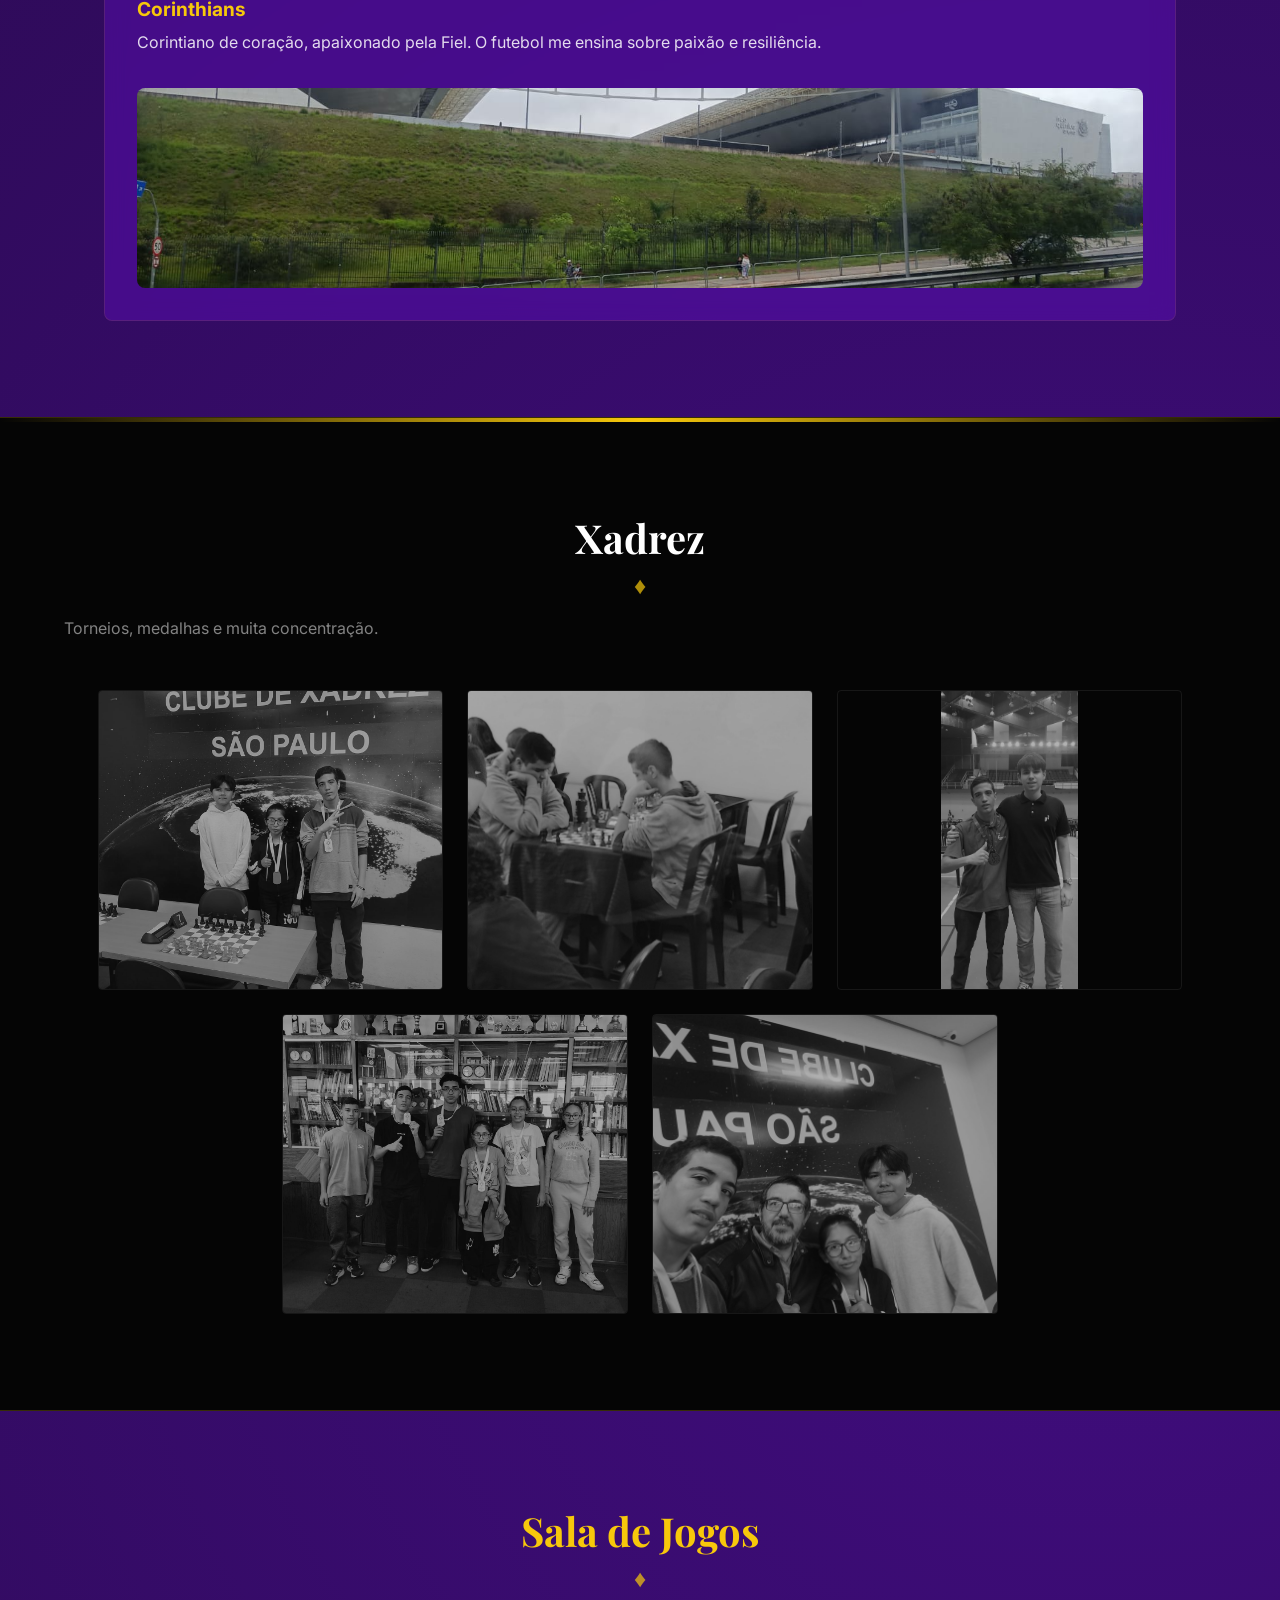
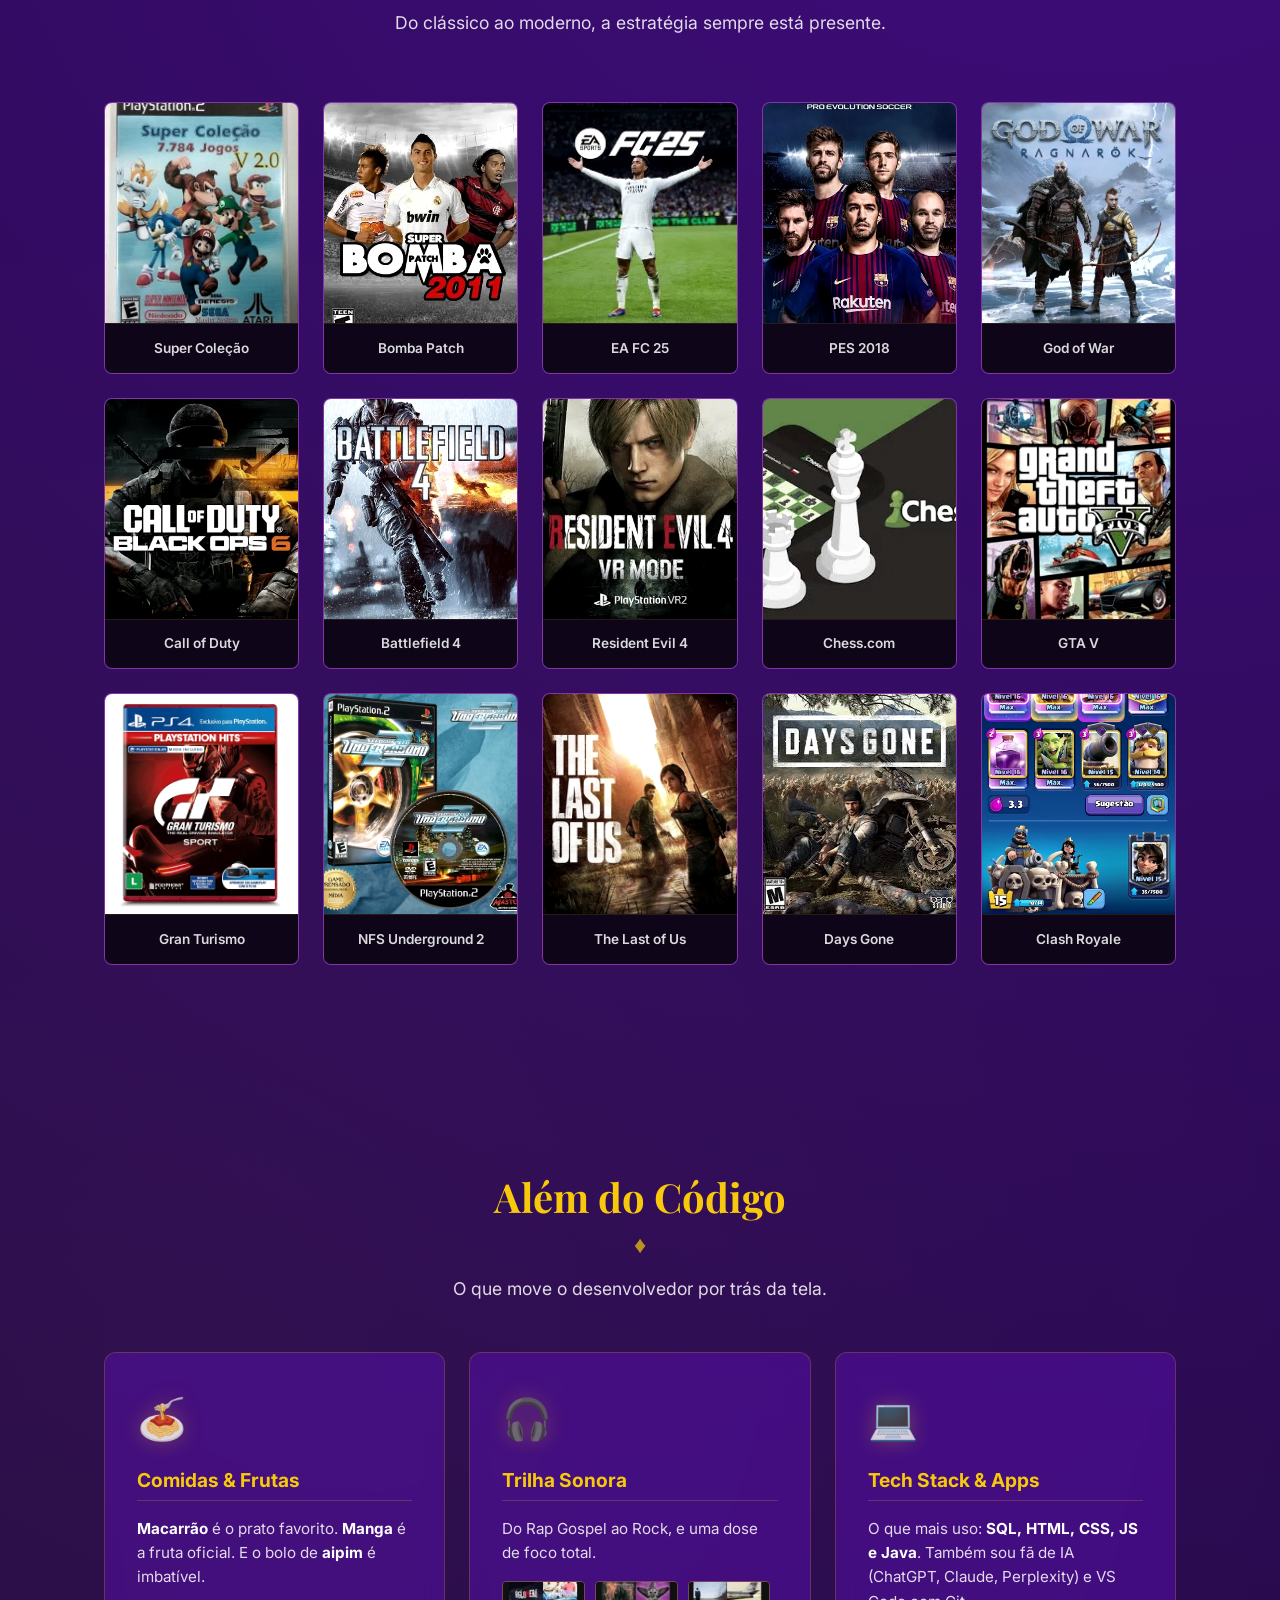
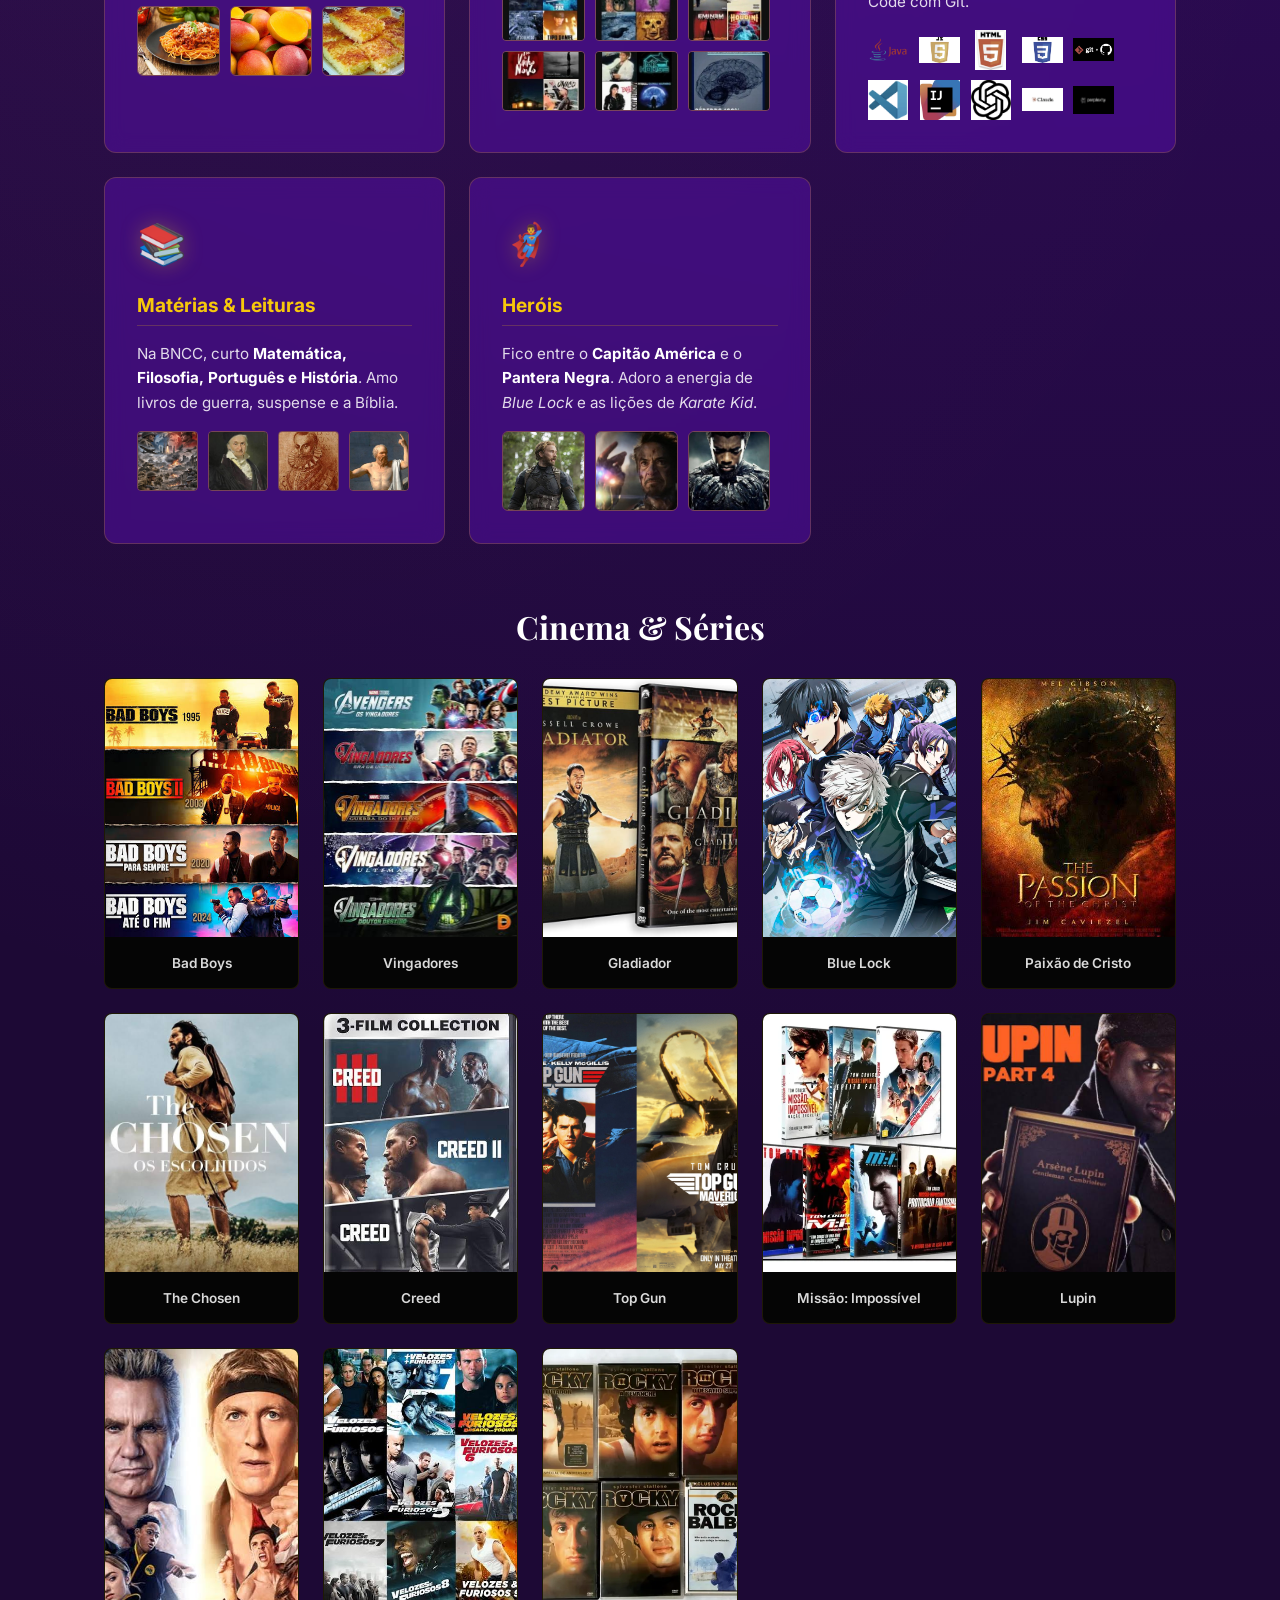
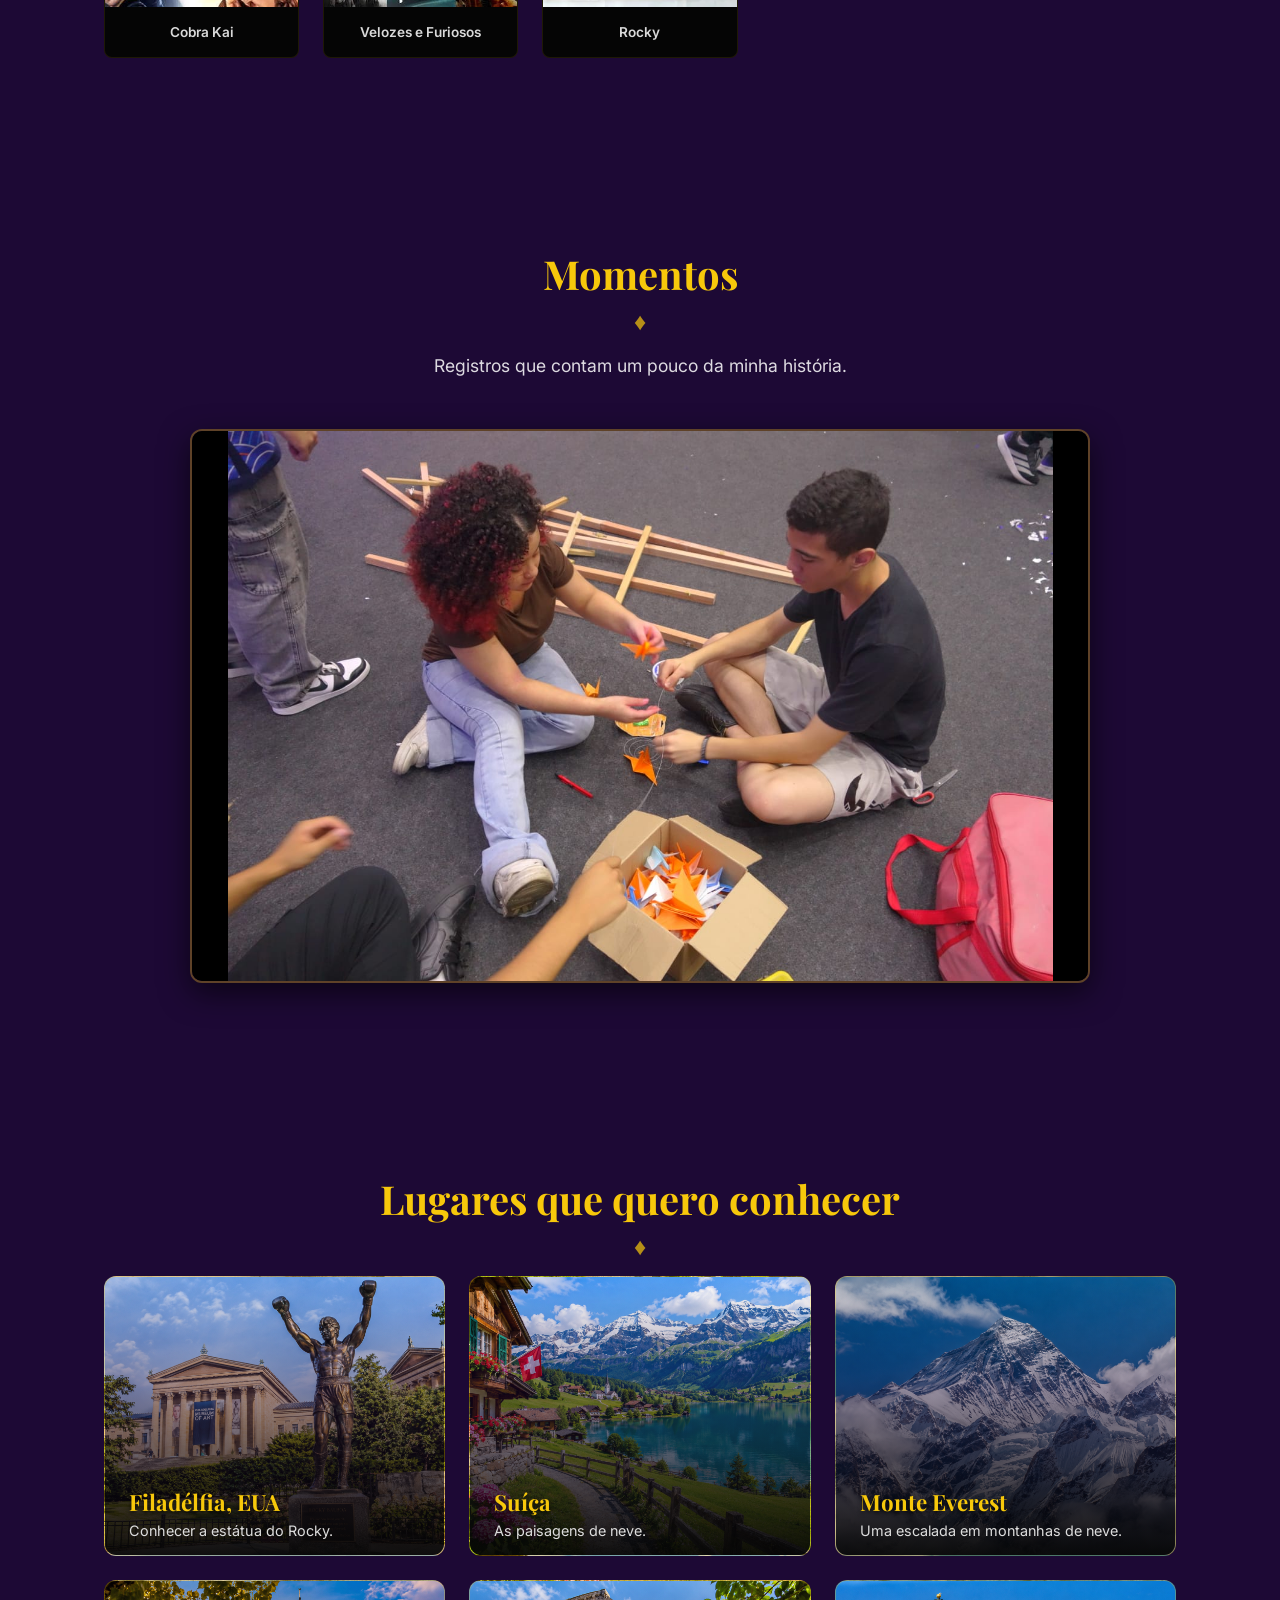
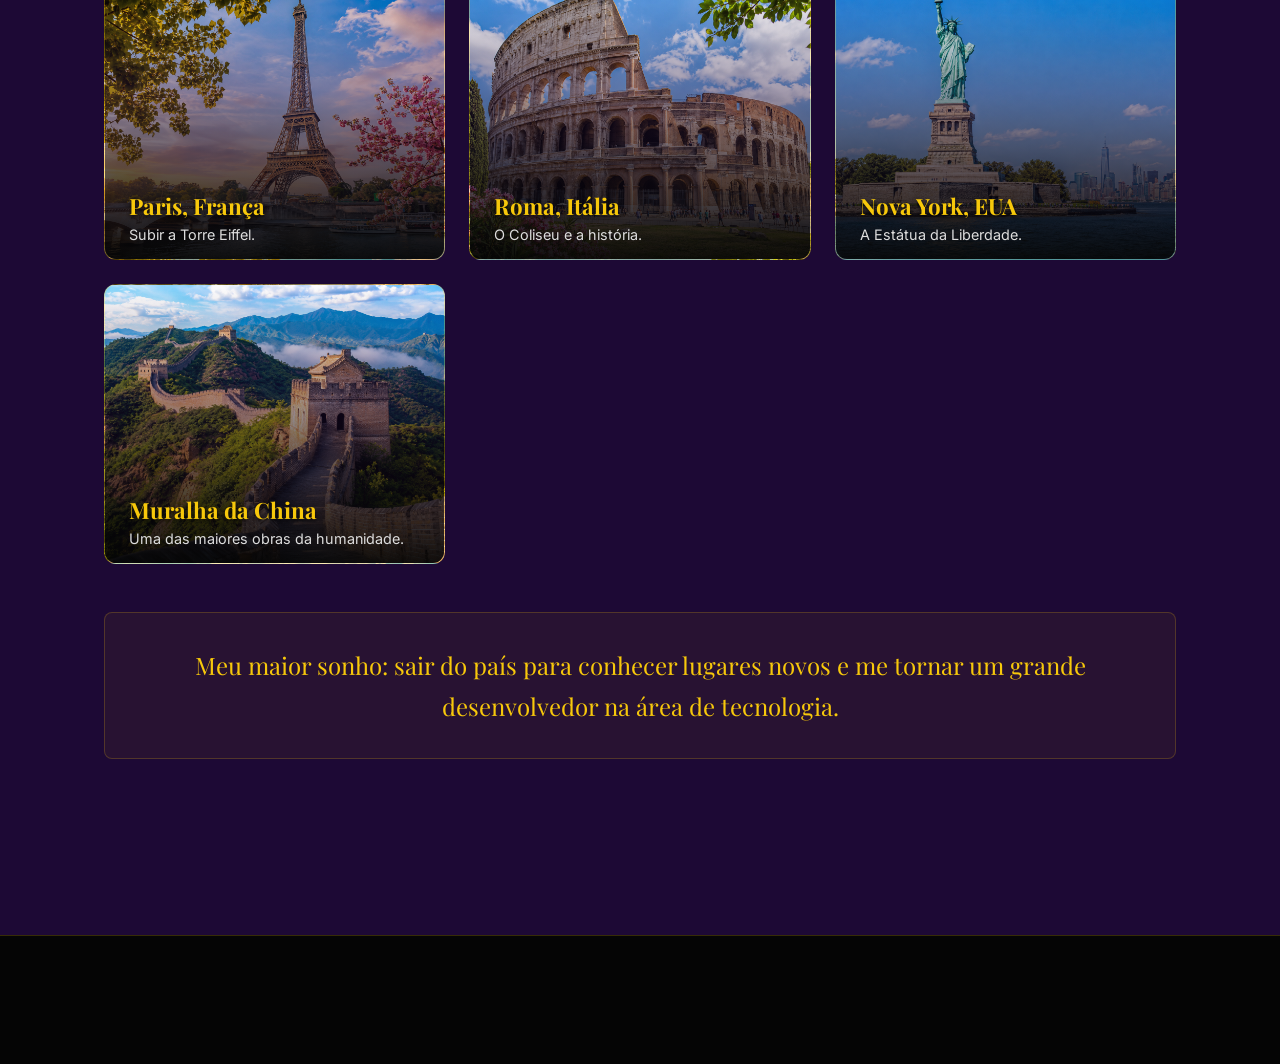
==== commit 2bf41838: "feat: adiciona link de volta à página principal" ====
--- a/pagina-pessoal/index.html
+++ b/pagina-pessoal/index.html
@@ -22,6 +22,7 @@
       <a href="#curiosidades">Além do Código</a>
       <a href="#momentos">Momentos</a>
       <a href="#sonhos">Sonhos</a>
+      <a href="../index.html">Voltar para a página principal</a>
     </nav>
   </header>
 
